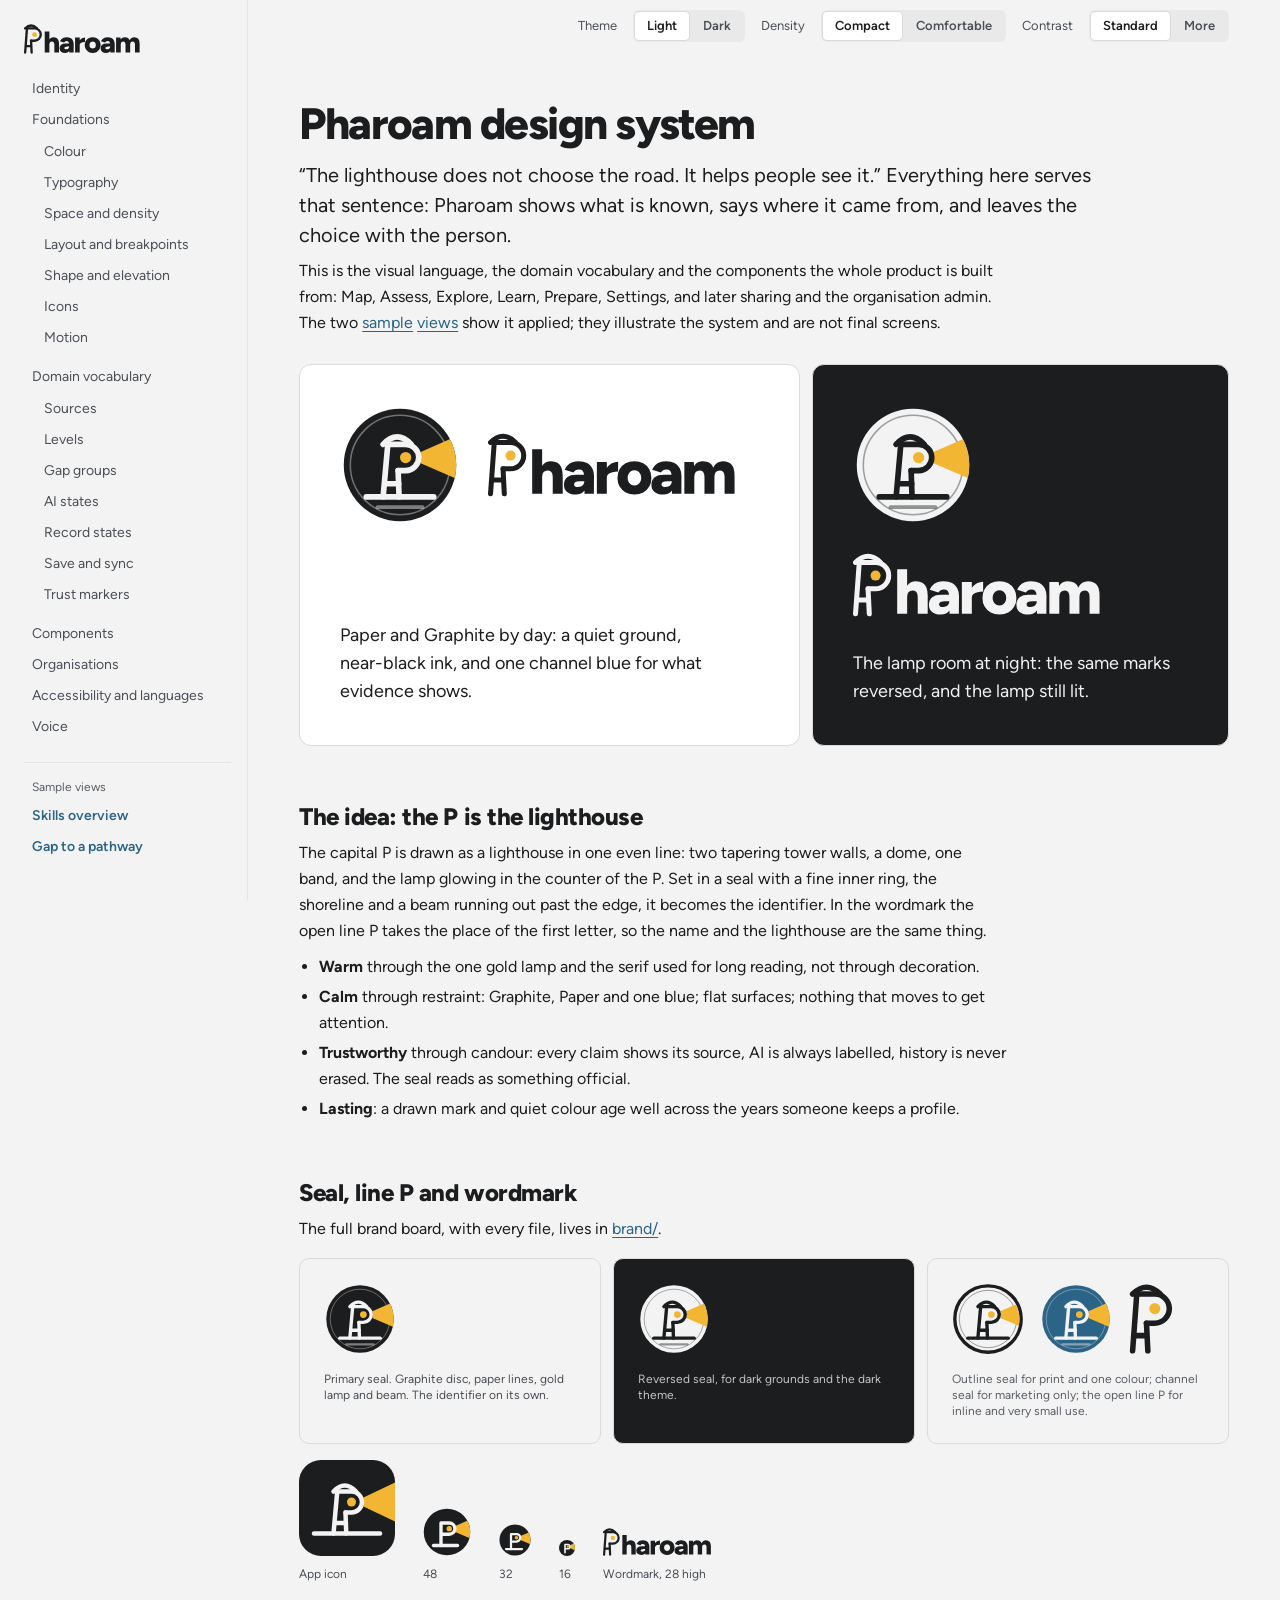
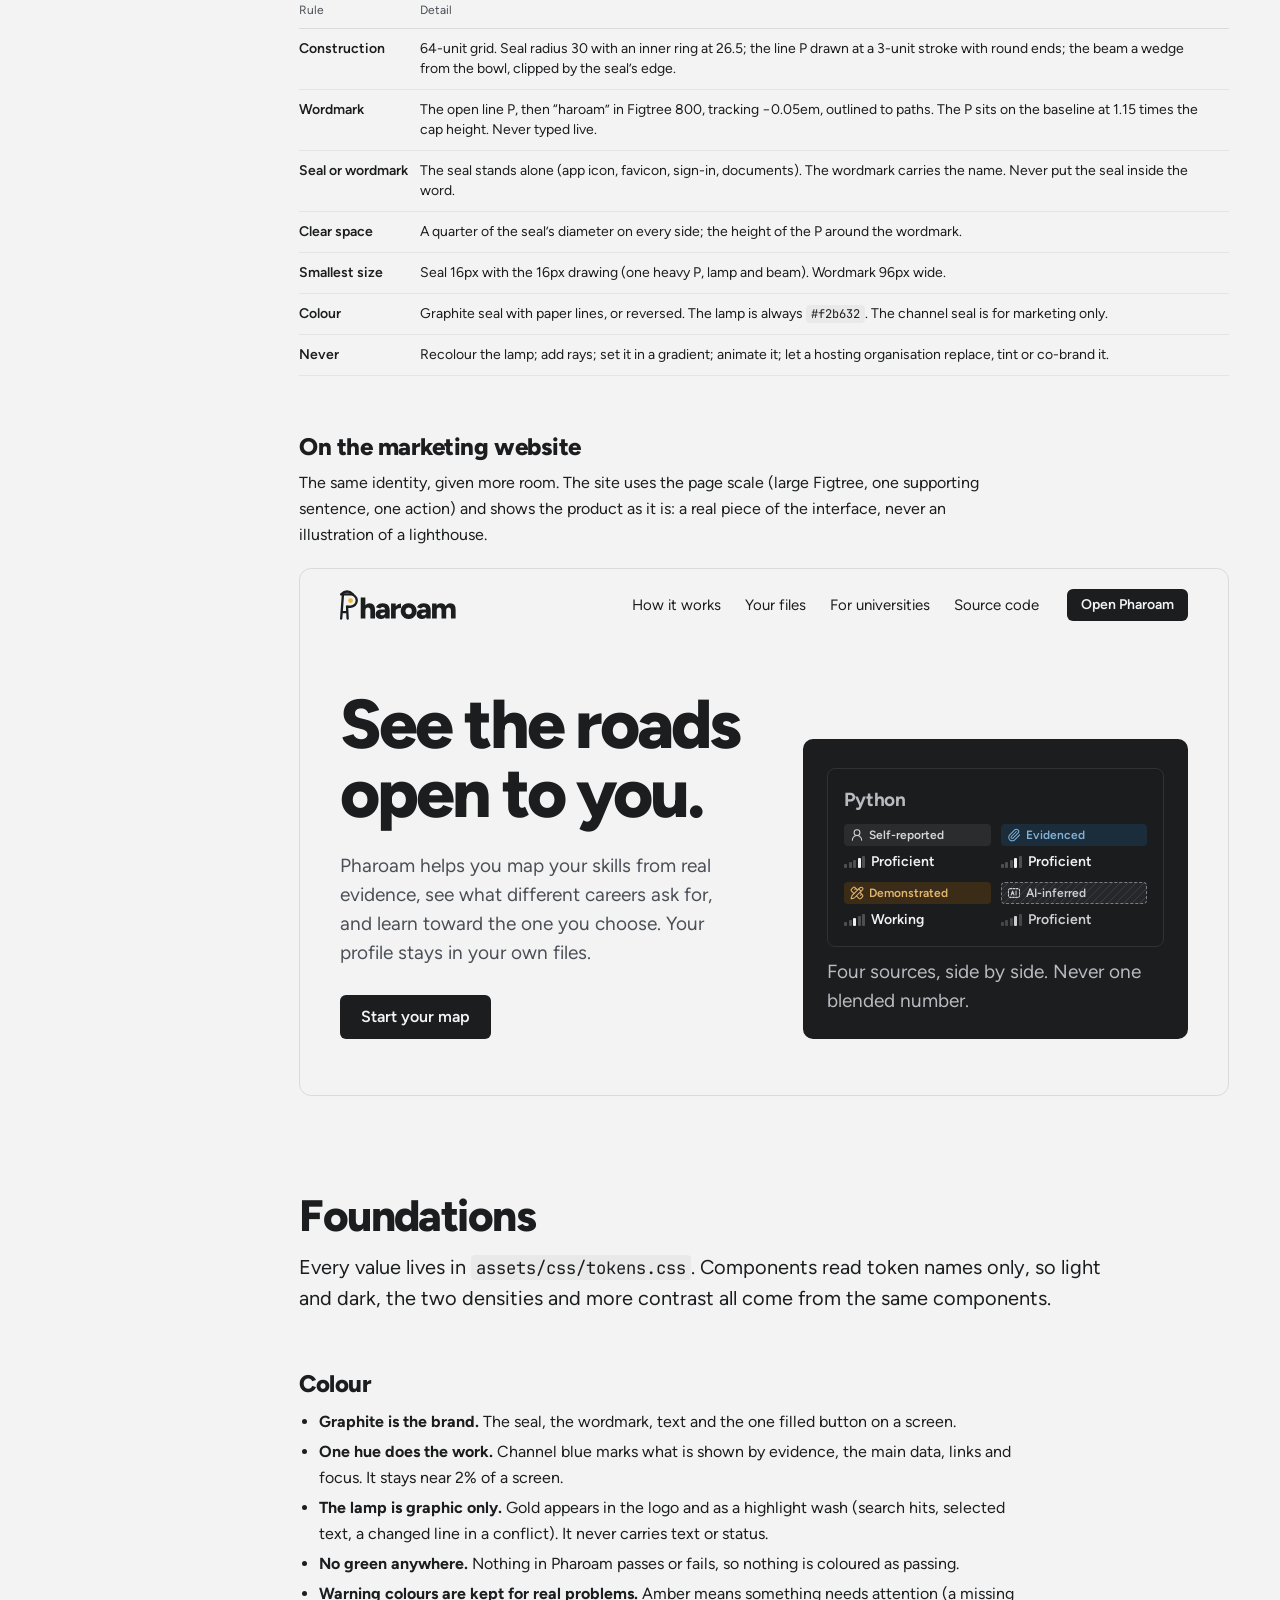
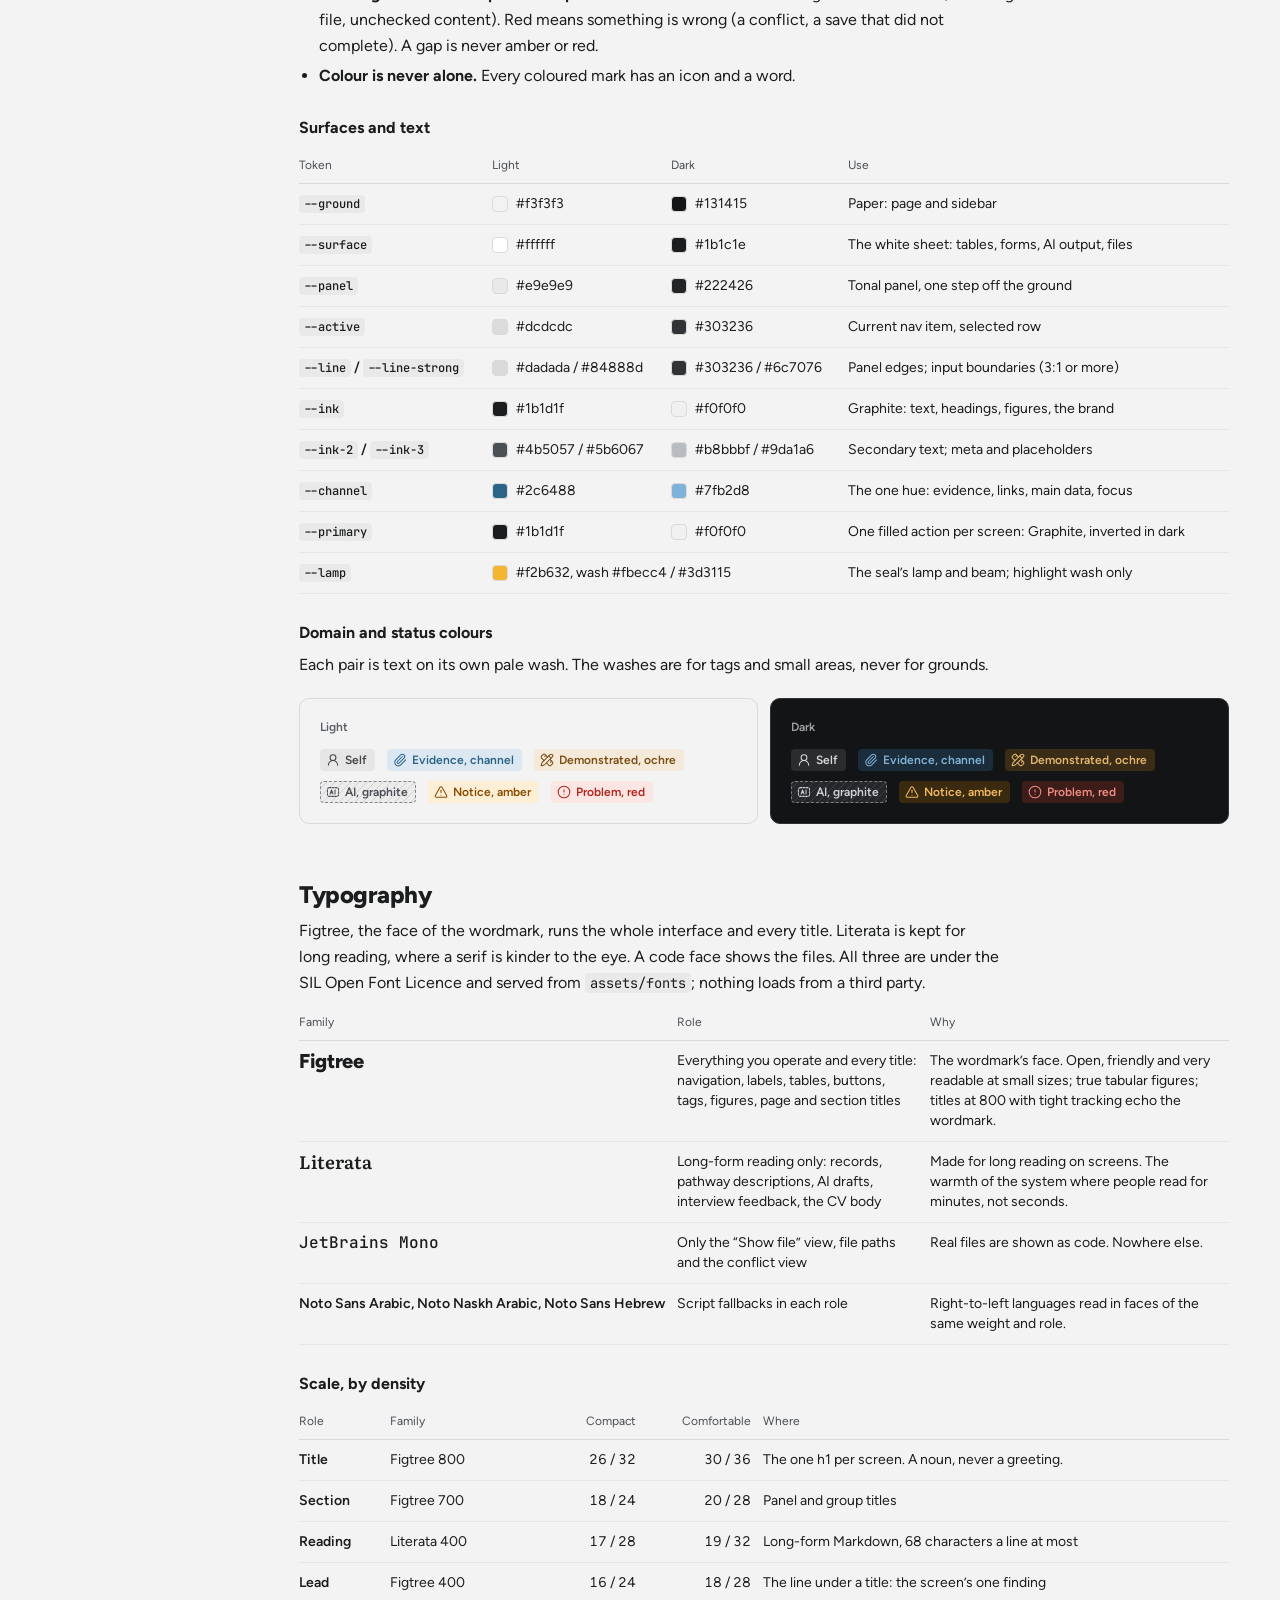
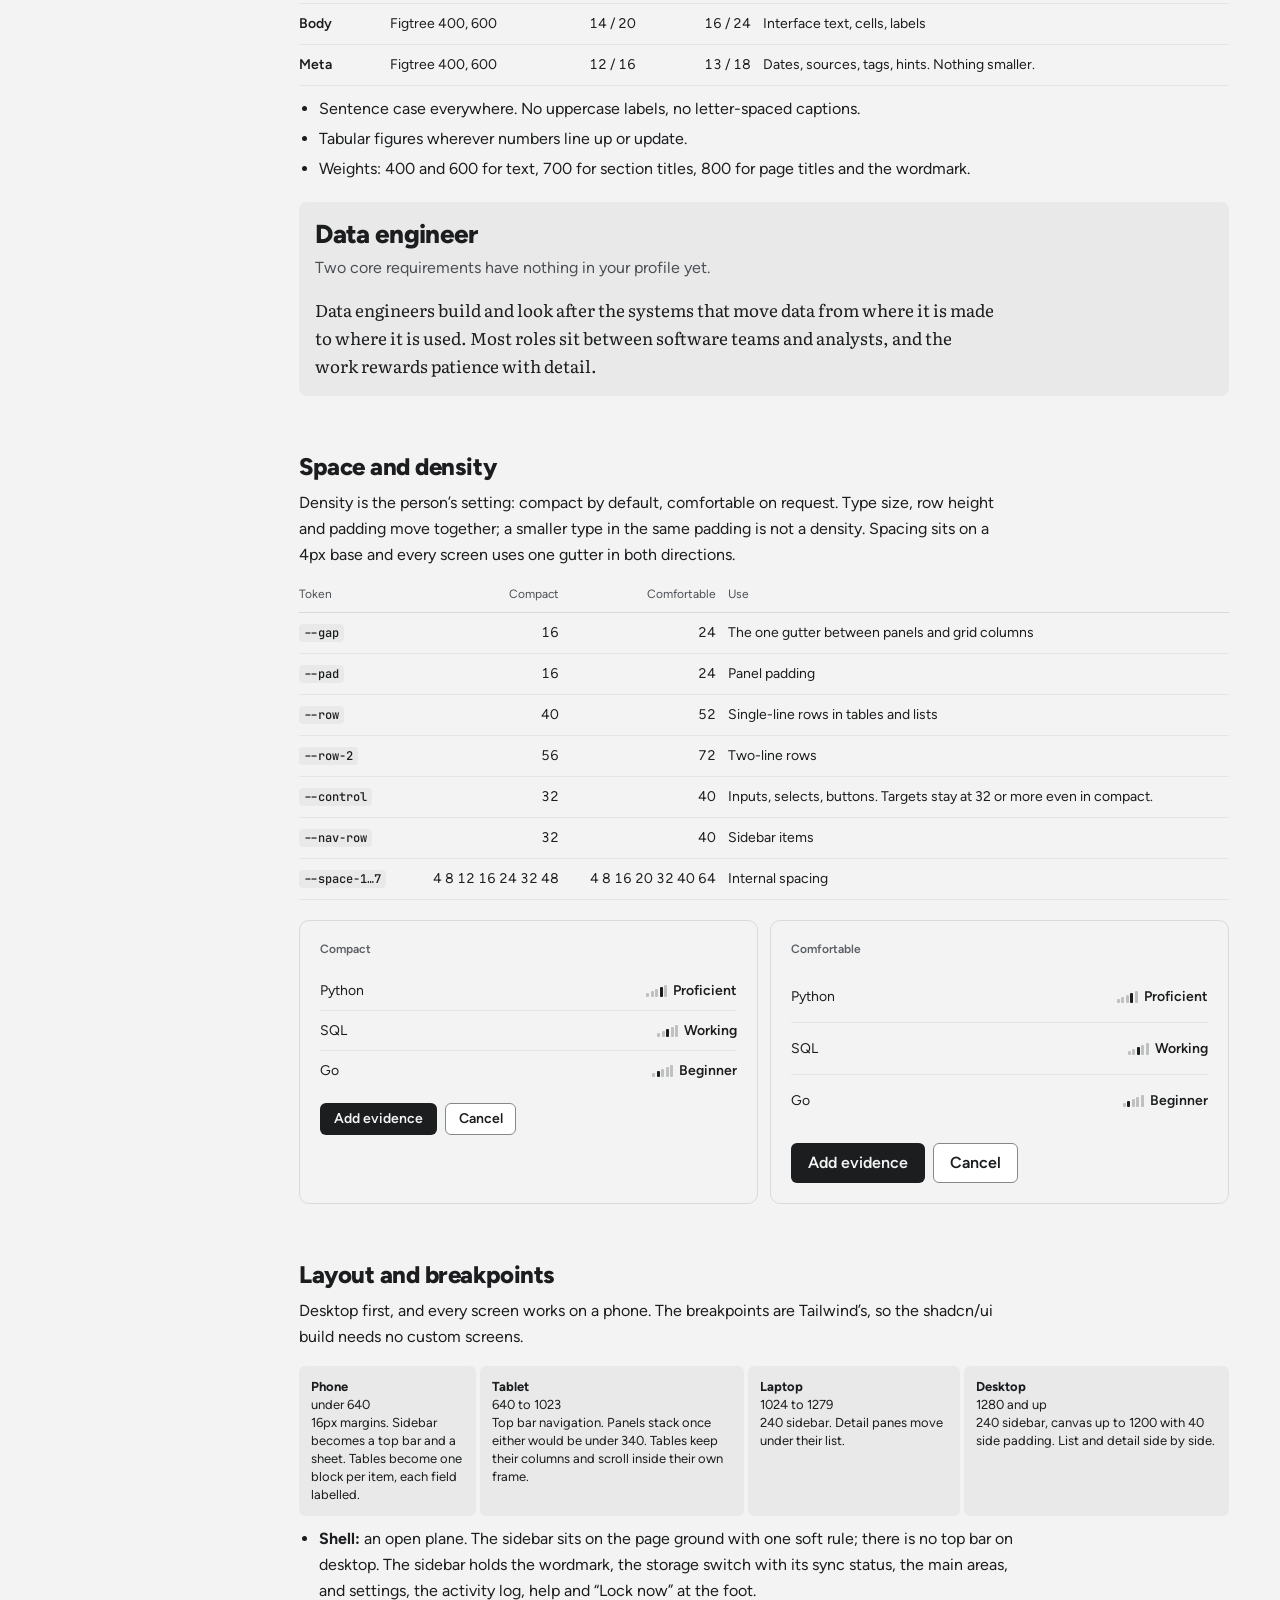
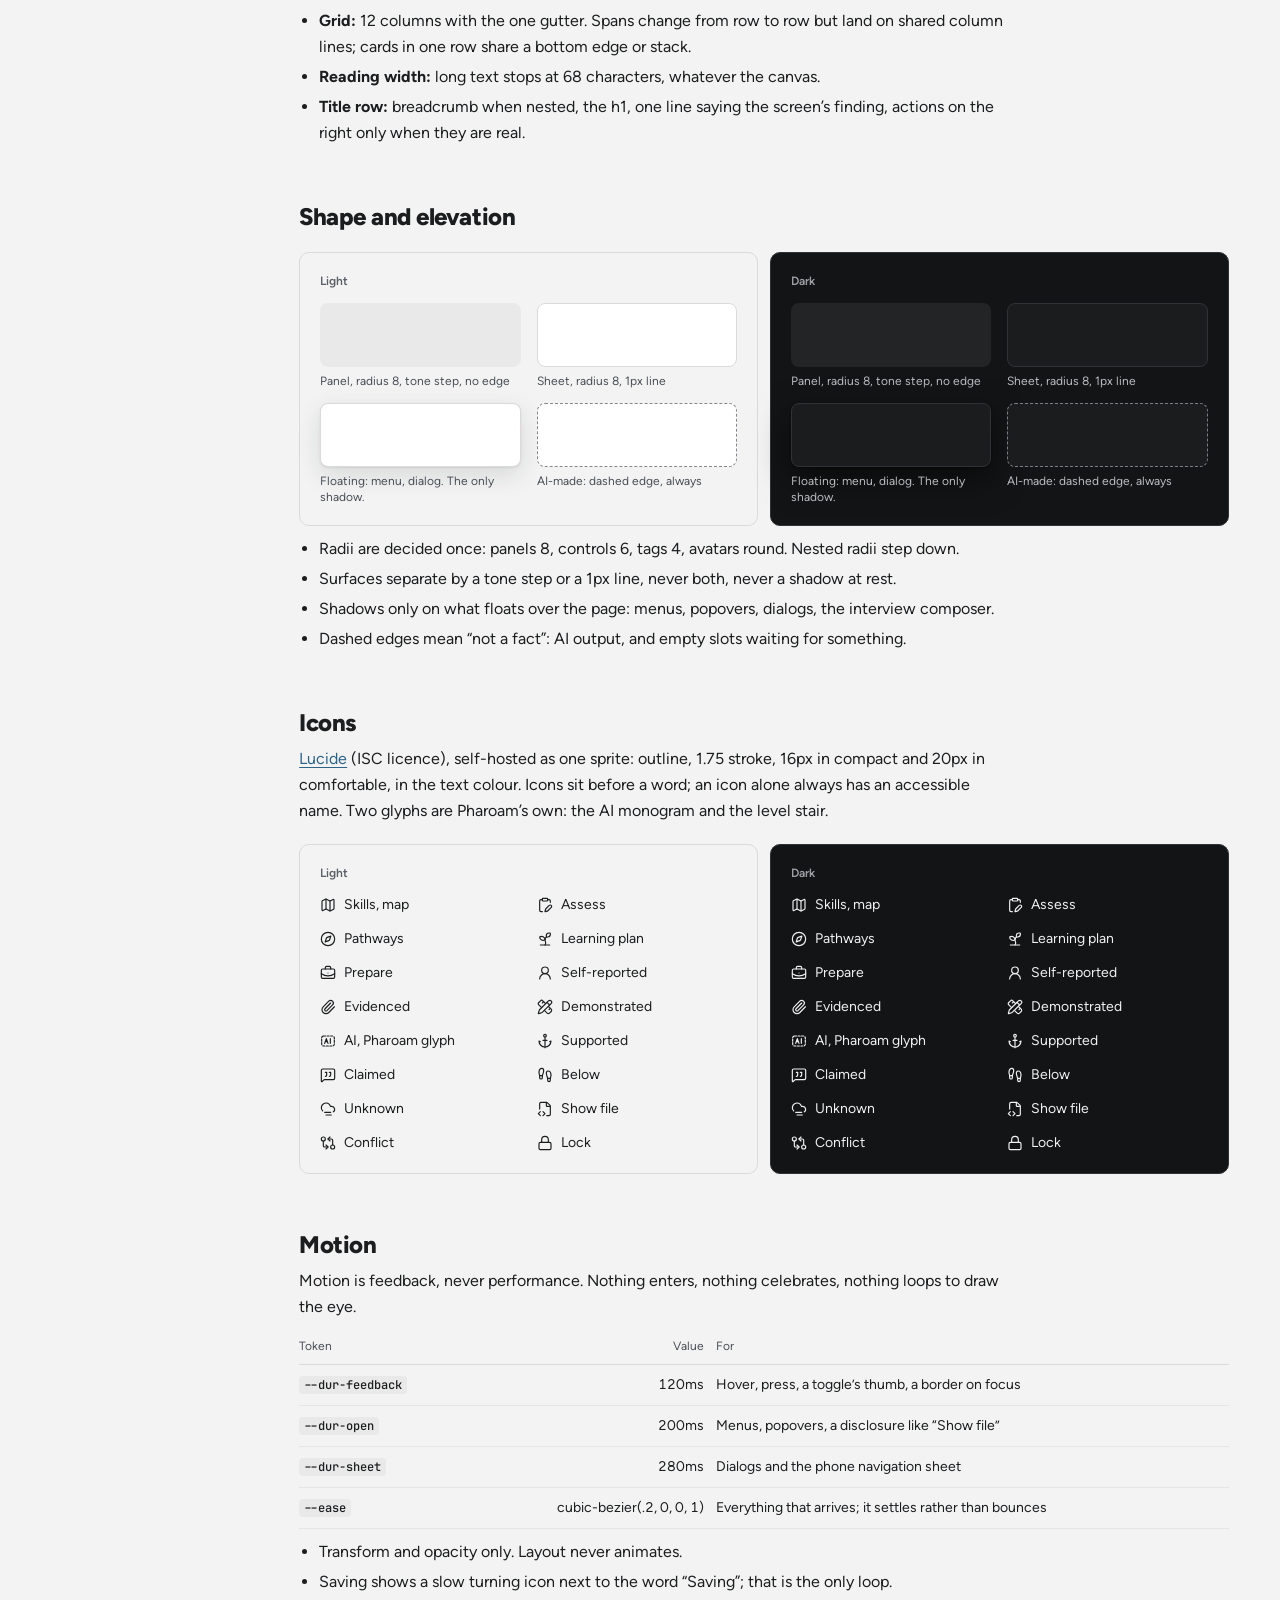
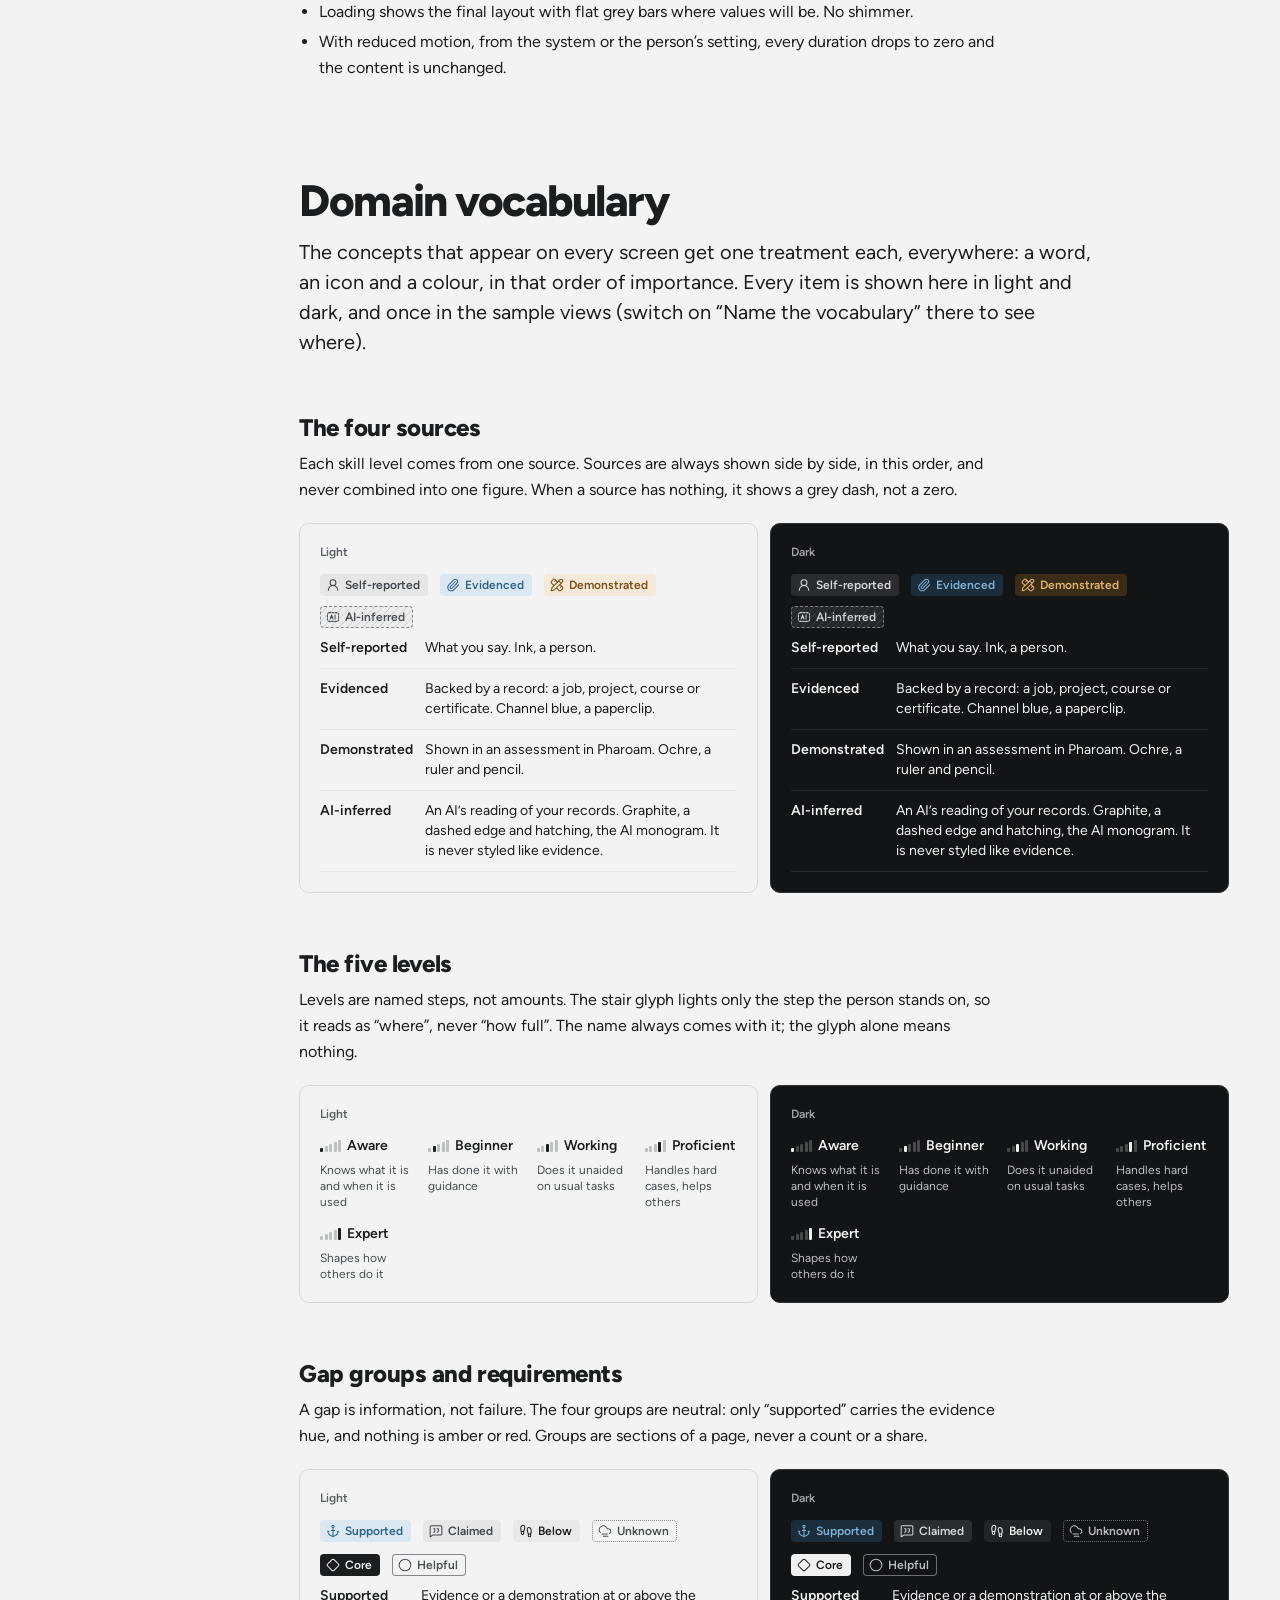
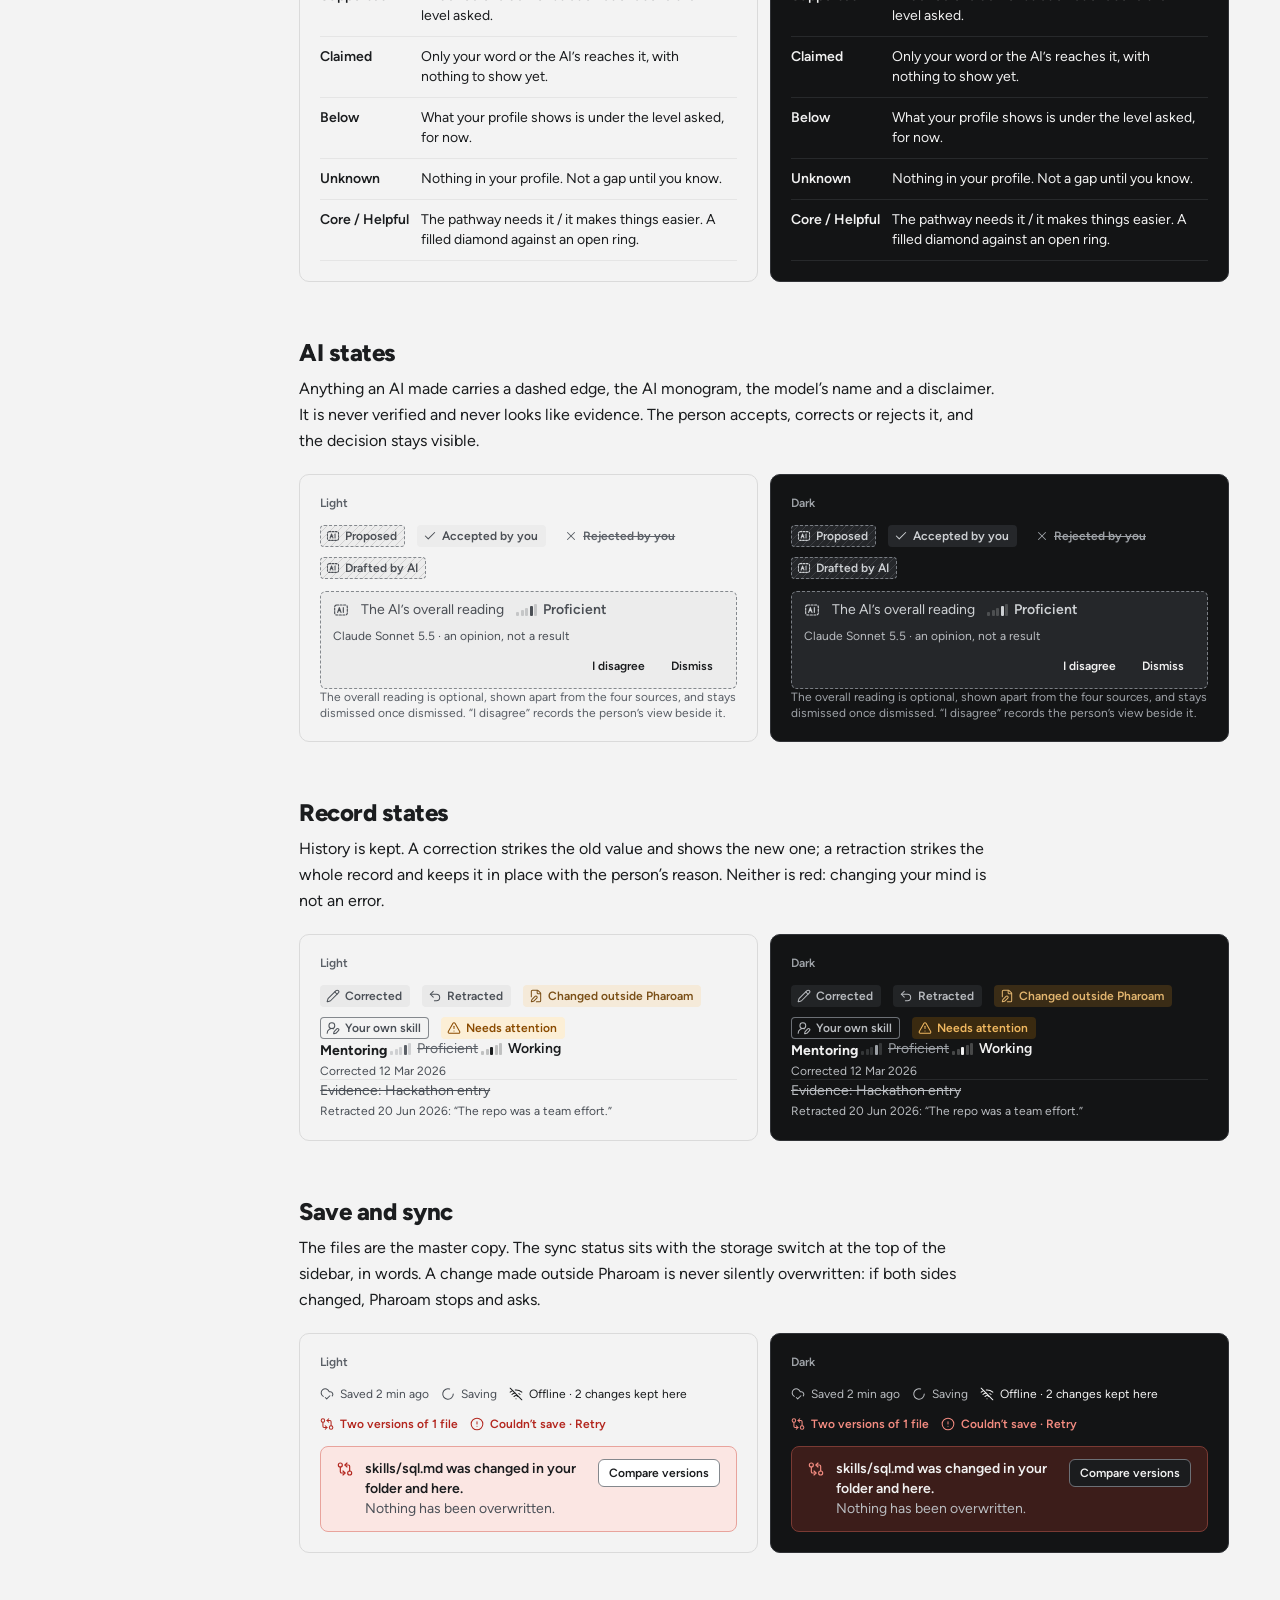
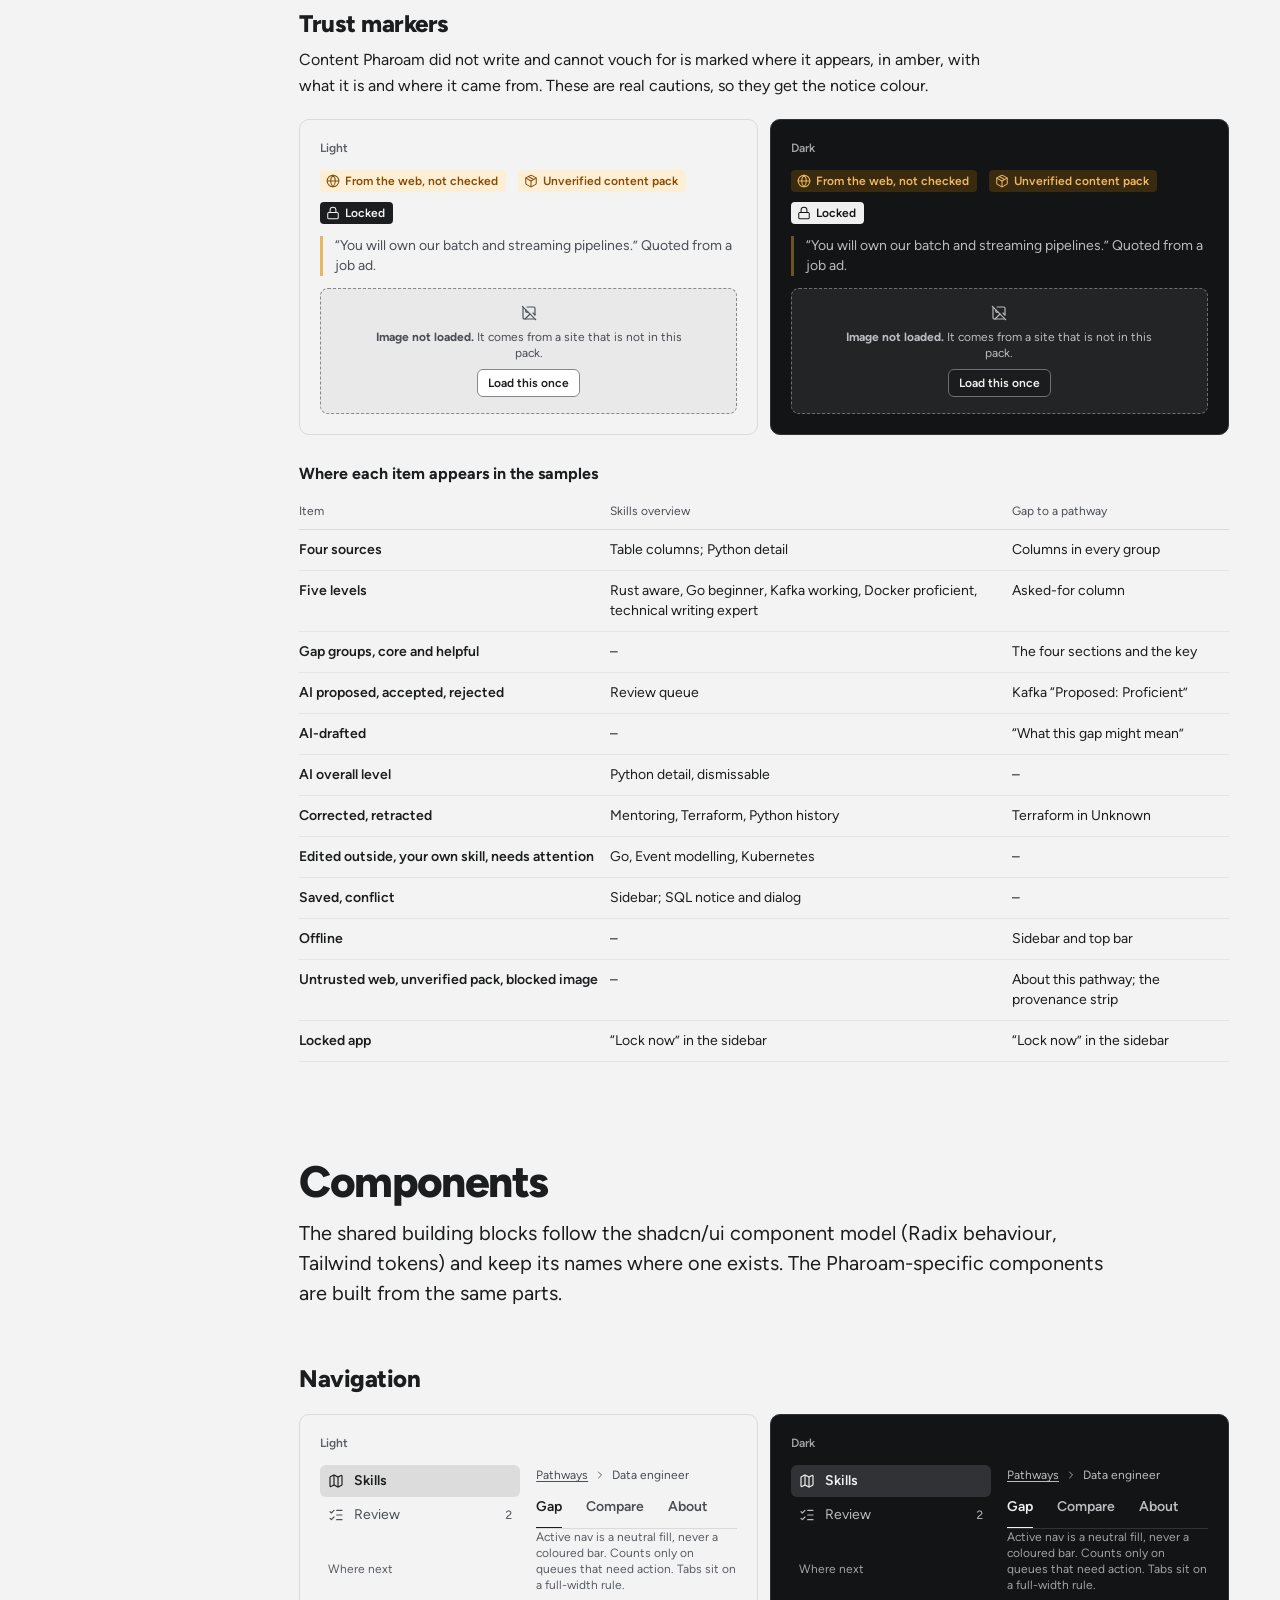
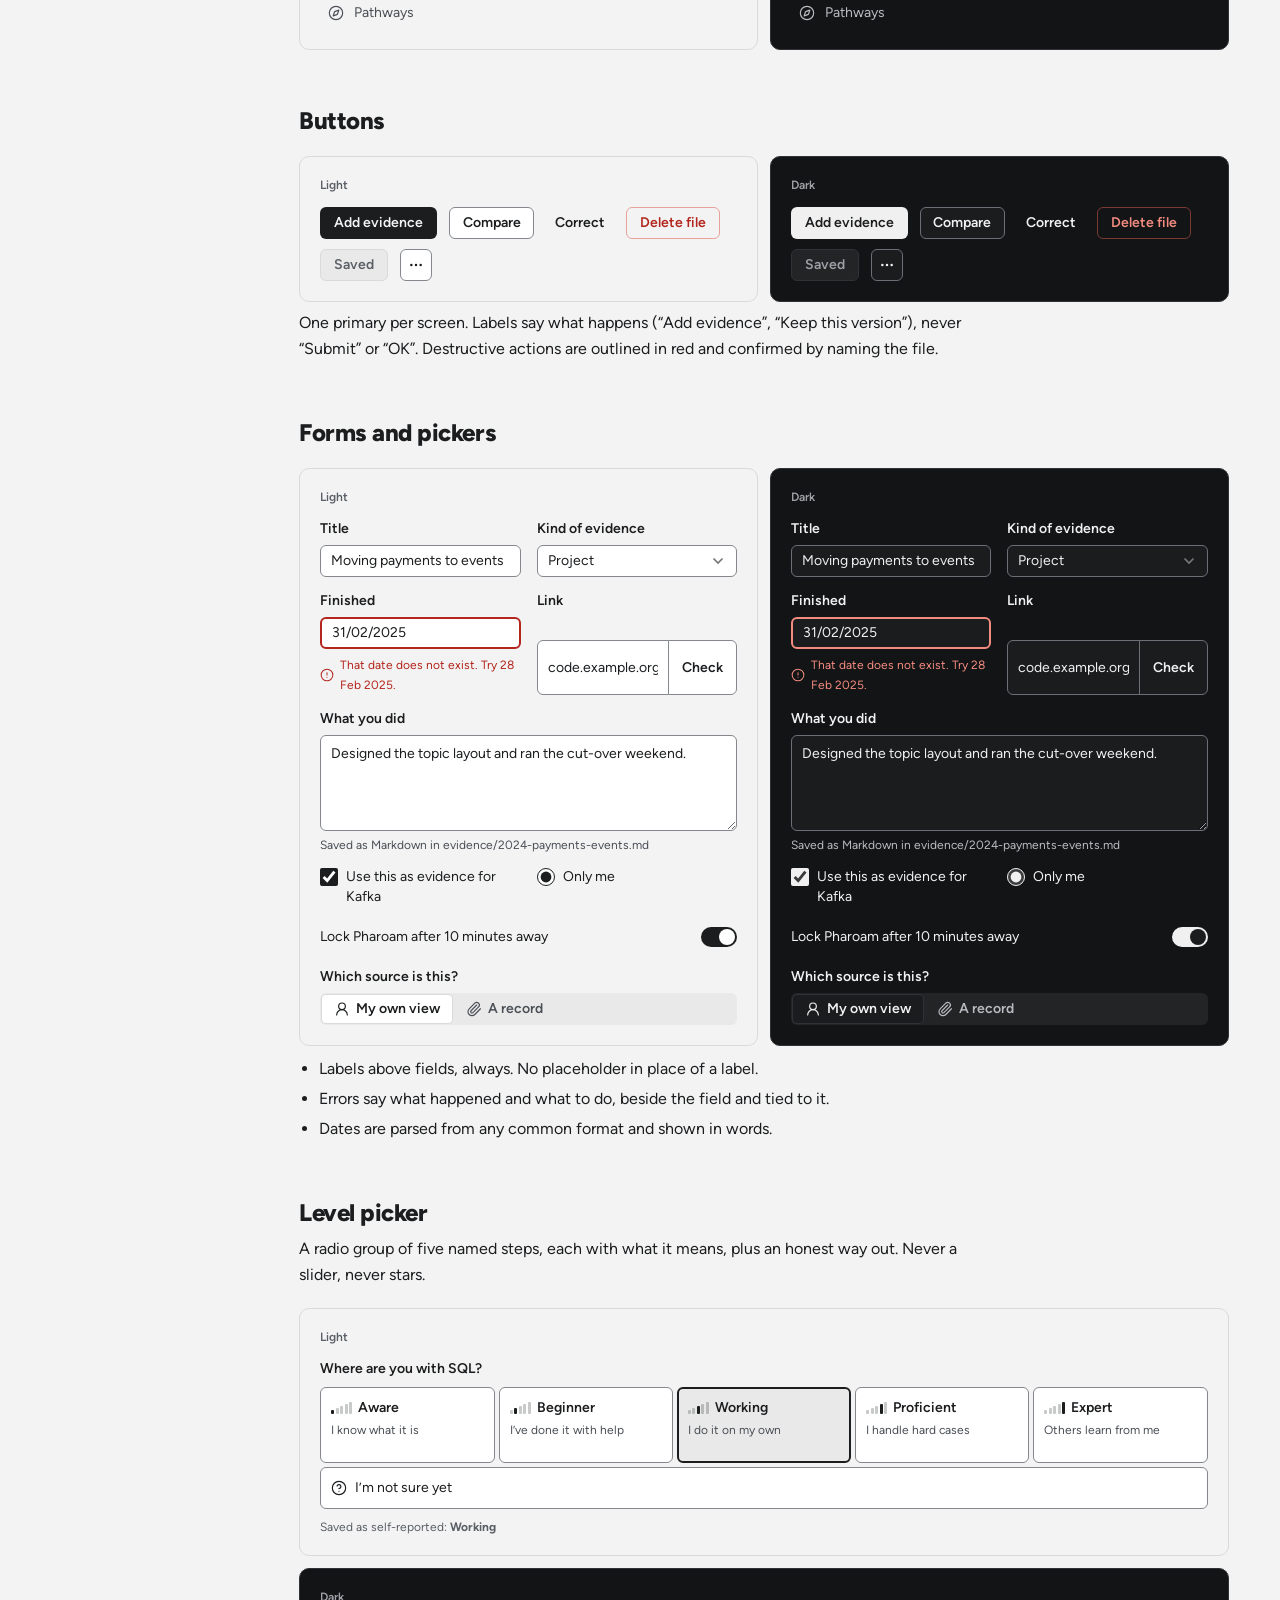
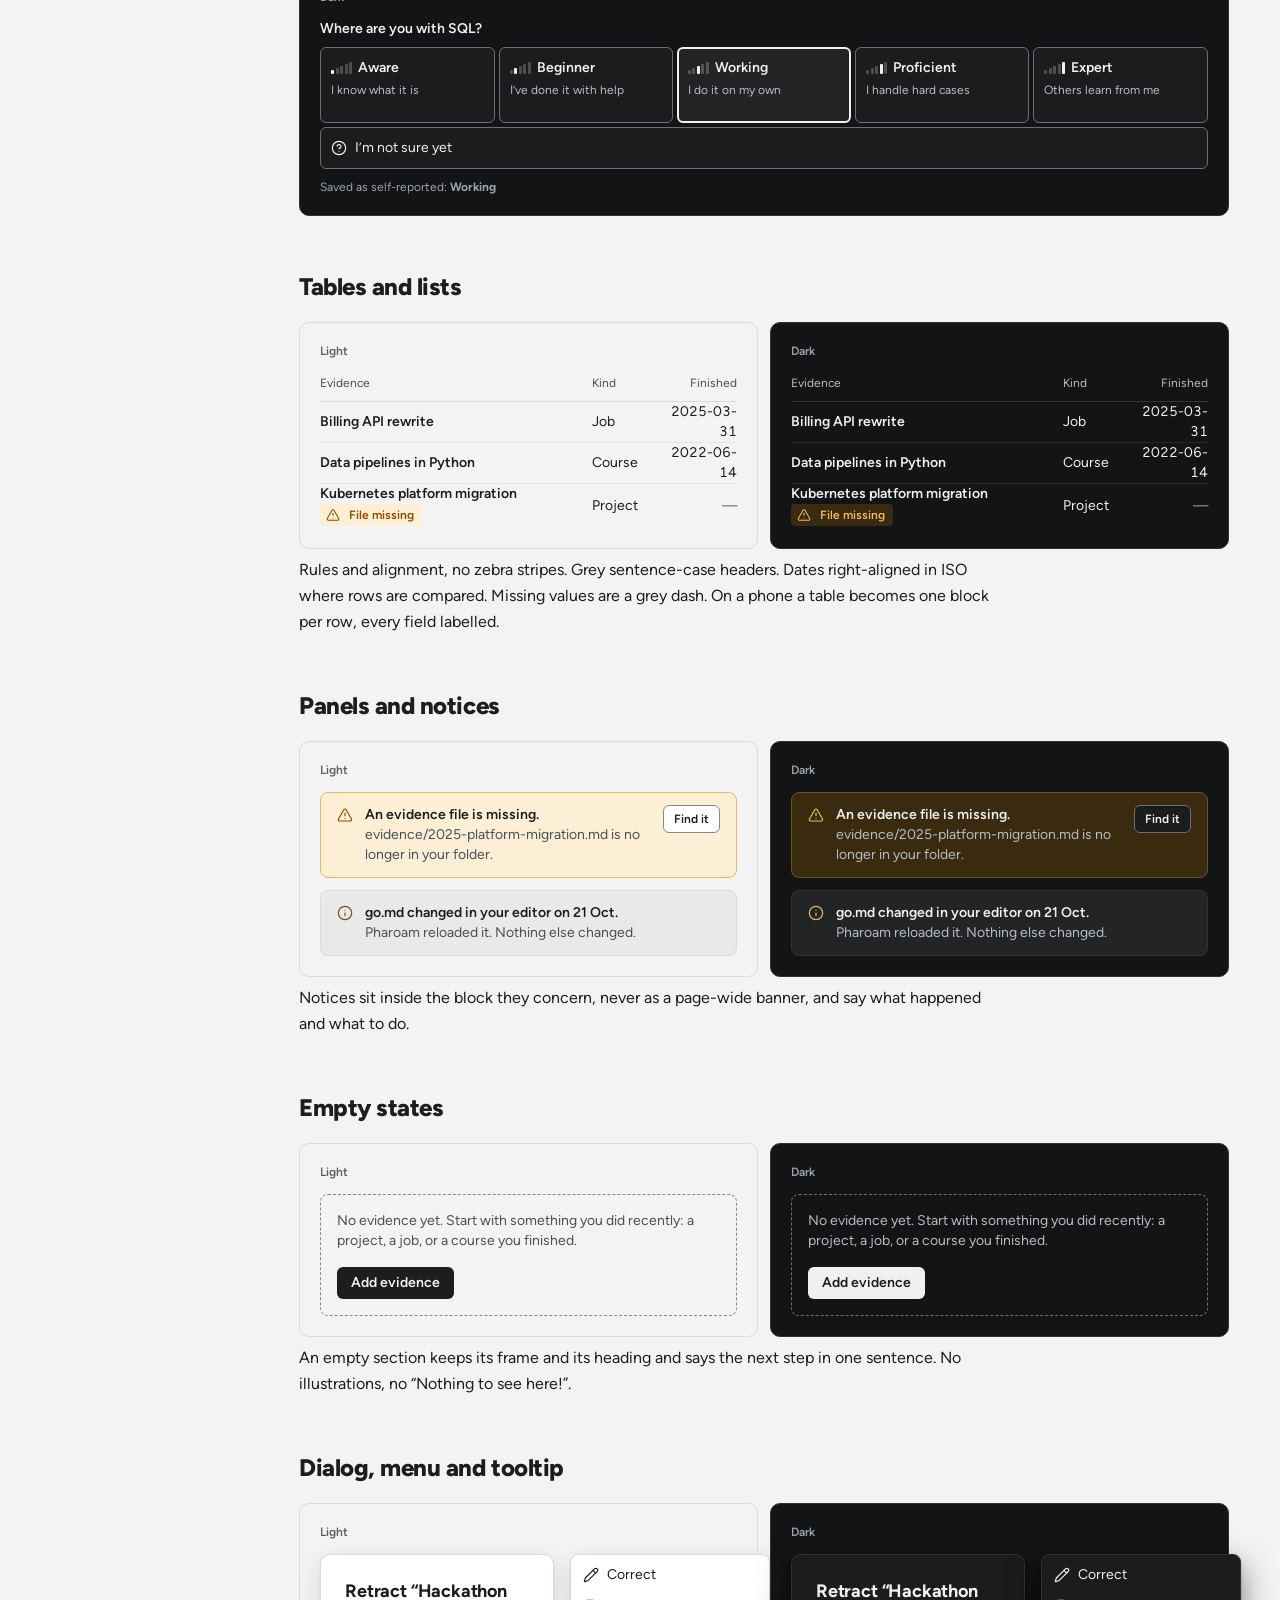
==== index.html @ a9761caf "Initial commit" ====
<!doctype html>
<html lang="en" data-density="compact">
<head>
<meta charset="utf-8">
<meta name="viewport" content="width=device-width, initial-scale=1">
<title>Pharoam design system</title>
<meta name="description" content="The visual language, domain vocabulary and components Pharoam is built from, in light and dark.">
<link rel="icon" href="brand/favicon.svg" type="image/svg+xml">
<link rel="stylesheet" href="assets/css/tokens.css">
<link rel="stylesheet" href="assets/css/pharoam.css">
<link rel="stylesheet" href="assets/css/doc.css">
</head>
<body>
<script src="assets/icons/lucide/sprite.js"></script>
<script src="assets/js/glyphs.js"></script>
<script src="brand/marks.js"></script>

<div class="doc">
  <nav class="doc-toc" aria-label="Contents">
    <a class="brand" href="#top" aria-label="Pharoam design system"><span data-wordmark></span></a>
    <ol>
      <li><a href="#identity">Identity</a></li>
      <li><a href="#foundations">Foundations</a>
        <ol>
          <li><a href="#colour">Colour</a></li>
          <li><a href="#type">Typography</a></li>
          <li><a href="#space">Space and density</a></li>
          <li><a href="#layout">Layout and breakpoints</a></li>
          <li><a href="#shape">Shape and elevation</a></li>
          <li><a href="#icons">Icons</a></li>
          <li><a href="#motion">Motion</a></li>
        </ol>
      </li>
      <li><a href="#vocabulary">Domain vocabulary</a>
        <ol>
          <li><a href="#v-sources">Sources</a></li>
          <li><a href="#v-levels">Levels</a></li>
          <li><a href="#v-gap">Gap groups</a></li>
          <li><a href="#v-ai">AI states</a></li>
          <li><a href="#v-records">Record states</a></li>
          <li><a href="#v-sync">Save and sync</a></li>
          <li><a href="#v-trust">Trust markers</a></li>
        </ol>
      </li>
      <li><a href="#components">Components</a></li>
      <li><a href="#hosting">Organisations</a></li>
      <li><a href="#a11y">Accessibility and languages</a></li>
      <li><a href="#voice">Voice</a></li>
    </ol>
    <div class="toc-samples">
      <p class="t-meta" style="margin:0 0 6px;padding-inline-start:8px">Sample views</p>
      <ol>
        <li><a href="samples/skills.html">Skills overview</a></li>
        <li><a href="samples/gap.html">Gap to a pathway</a></li>
      </ol>
    </div>
  </nav>

  <main class="doc-main" id="top">
    <div class="doc-switches" role="region" aria-label="Page settings">
      <span class="sw-name">Theme</span>
      <span class="seg" role="group" aria-label="Theme"><button data-set="theme=light">Light</button><button data-set="theme=dark">Dark</button></span>
      <span class="sw-name">Density</span>
      <span class="seg" role="group" aria-label="Density"><button data-set="density=compact">Compact</button><button data-set="density=comfortable">Comfortable</button></span>
      <span class="sw-name">Contrast</span>
      <span class="seg" role="group" aria-label="Contrast"><button data-set="contrast=normal">Standard</button><button data-set="contrast=more">More</button></span>
    </div>

    <!-- ================================================================ -->
    <section id="identity" aria-labelledby="h-identity" style="padding-block-start:48px">
      <h1 class="d-h2" id="h-identity">Pharoam design system</h1>
      <p class="d-lead">“The lighthouse does not choose the road. It helps people see it.” Everything here serves that sentence: Pharoam shows what is known, says where it came from, and leaves the choice with the person.</p>
      <p class="d-text">This is the visual language, the domain vocabulary and the components the whole product is built from: Map, Assess, Explore, Learn, Prepare, Settings, and later sharing and the organisation admin. The two <a href="samples/skills.html">sample</a> <a href="samples/gap.html">views</a> show it applied; they illustrate the system and are not final screens.</p>

      <div class="id-hero">
        <div class="tile tile-day">
          <div class="id-lockup"><img src="brand/seal.svg" alt="The Pharoam seal" width="120" height="120"><img class="id-word" src="brand/wordmark.svg" alt="Pharoam"></div>
          <p>Paper and Graphite by day: a quiet ground, near-black ink, and one channel blue for what evidence shows.</p>
        </div>
        <div class="tile tile-night">
          <div class="id-lockup"><img src="brand/seal-reversed.svg" alt="The Pharoam seal, reversed" width="120" height="120"><img class="id-word" src="brand/wordmark-reversed.svg" alt="Pharoam"></div>
          <p>The lamp room at night: the same marks reversed, and the lamp still lit.</p>
        </div>
      </div>

      <h3 class="d-h3">The idea: the P is the lighthouse</h3>
      <p class="d-text">The capital P is drawn as a lighthouse in one even line: two tapering tower walls, a dome, one band, and the lamp glowing in the counter of the P. Set in a seal with a fine inner ring, the shoreline and a beam running out past the edge, it becomes the identifier. In the wordmark the open line P takes the place of the first letter, so the name and the lighthouse are the same thing.</p>
      <ul class="d-list">
        <li><strong>Warm</strong> through the one gold lamp and the serif used for long reading, not through decoration.</li>
        <li><strong>Calm</strong> through restraint: Graphite, Paper and one blue; flat surfaces; nothing that moves to get attention.</li>
        <li><strong>Trustworthy</strong> through candour: every claim shows its source, AI is always labelled, history is never erased. The seal reads as something official.</li>
        <li><strong>Lasting</strong>: a drawn mark and quiet colour age well across the years someone keeps a profile.</li>
      </ul>

      <h3 class="d-h3">Seal, line P and wordmark</h3>
      <p class="d-text">The full brand board, with every file, lives in <a href="brand/index.html">brand/</a>.</p>
      <div class="symbol-grid">
        <div style="background:#f3f3f3;color:#1b1d1f">
          <img src="brand/seal.svg" alt="Primary seal" width="72" height="72">
          <span class="t-meta" style="color:#4b5057">Primary seal. Graphite disc, paper lines, gold lamp and beam. The identifier on its own.</span>
        </div>
        <div style="background:#1b1d1f;color:#f0f0f0">
          <img src="brand/seal-reversed.svg" alt="Reversed seal" width="72" height="72">
          <span class="t-meta" style="color:#c0c2c4">Reversed seal, for dark grounds and the dark theme.</span>
        </div>
        <div>
          <div class="cluster" style="gap:16px"><img src="brand/seal-outline.svg" alt="Outline seal" width="72" height="72"><img src="brand/seal-channel.svg" alt="Channel seal" width="72" height="72"><img src="brand/line-p.svg" alt="Open line P" width="48" height="72"></div>
          <span class="t-meta">Outline seal for print and one colour; channel seal for marketing only; the open line P for inline and very small use.</span>
        </div>
      </div>
      <div class="logo-sizes" aria-label="Icon sizes">
        <figure><img src="brand/app-icon.svg" width="96" height="96" alt="App icon" style="border-radius:22px"><figcaption>App icon</figcaption></figure>
        <figure><img src="brand/favicon.svg" width="48" height="48" alt="48 pixel icon"><figcaption>48</figcaption></figure>
        <figure><img src="brand/favicon.svg" width="32" height="32" alt="32 pixel favicon"><figcaption>32</figcaption></figure>
        <figure><img src="brand/favicon-16.svg" width="16" height="16" alt="16 pixel favicon"><figcaption>16</figcaption></figure>
        <figure><span data-wordmark class="wm-28" style="color:var(--ink)"></span><figcaption>Wordmark, 28 high</figcaption></figure>
      </div>
      <table class="d-table">
        <thead><tr><th>Rule</th><th>Detail</th></tr></thead>
        <tbody>
          <tr><td>Construction</td><td>64-unit grid. Seal radius 30 with an inner ring at 26.5; the line P drawn at a 3-unit stroke with round ends; the beam a wedge from the bowl, clipped by the seal’s edge.</td></tr>
          <tr><td>Wordmark</td><td>The open line P, then “haroam” in Figtree 800, tracking −0.05em, outlined to paths. The P sits on the baseline at 1.15 times the cap height. Never typed live.</td></tr>
          <tr><td>Seal or wordmark</td><td>The seal stands alone (app icon, favicon, sign-in, documents). The wordmark carries the name. Never put the seal inside the word.</td></tr>
          <tr><td>Clear space</td><td>A quarter of the seal’s diameter on every side; the height of the P around the wordmark.</td></tr>
          <tr><td>Smallest size</td><td>Seal 16px with the 16px drawing (one heavy P, lamp and beam). Wordmark 96px wide.</td></tr>
          <tr><td>Colour</td><td>Graphite seal with paper lines, or reversed. The lamp is always <code>#f2b632</code>. The channel seal is for marketing only.</td></tr>
          <tr><td>Never</td><td>Recolour the lamp; add rays; set it in a gradient; animate it; let a hosting organisation replace, tint or co-brand it.</td></tr>
        </tbody>
      </table>

      <h3 class="d-h3">On the marketing website</h3>
      <p class="d-text">The same identity, given more room. The site uses the page scale (large Figtree, one supporting sentence, one action) and shows the product as it is: a real piece of the interface, never an illustration of a lighthouse.</p>
      <div class="mkt">
        <div class="mkt-nav">
          <span data-wordmark></span>
          <nav aria-label="Marketing site"><a href="#">How it works</a><a href="#">Your files</a><a href="#">For universities</a><a href="#">Source code</a></nav>
          <a class="btn btn-primary" href="#">Open Pharoam</a>
        </div>
        <div class="mkt-hero">
          <div>
            <h3>See the roads open to you.</h3>
            <p>Pharoam helps you map your skills from real evidence, see what different careers ask for, and learn toward the one you choose. Your profile stays in your own files.</p>
            <a class="btn btn-primary" href="#" style="min-height:44px;padding-inline:20px;font-size:16px">Start your map</a>
          </div>
          <div class="mkt-beam" data-theme="dark" data-ui style="padding:24px;display:grid;align-content:end;gap:10px">
            <div class="sheet" style="padding:16px">
              <p class="t-section" style="margin:0 0 10px">Python</p>
              <div style="display:grid;grid-template-columns:1fr 1fr;gap:10px">
                <div class="spec-item"><span class="tag src-self"><svg class="ic"><use href="#i-user-round"/></svg>Self-reported</span><span class="lvl" data-level="3"><span class="stairs" aria-hidden="true"><i></i><i></i><i></i><i></i><i></i></span>Proficient</span></div>
                <div class="spec-item"><span class="tag src-evidence"><svg class="ic"><use href="#i-paperclip"/></svg>Evidenced</span><span class="lvl" data-level="3"><span class="stairs" aria-hidden="true"><i></i><i></i><i></i><i></i><i></i></span>Proficient</span></div>
                <div class="spec-item"><span class="tag src-demo"><svg class="ic"><use href="#i-pencil-ruler"/></svg>Demonstrated</span><span class="lvl" data-level="2"><span class="stairs" aria-hidden="true"><i></i><i></i><i></i><i></i><i></i></span>Working</span></div>
                <div class="spec-item"><span class="tag src-ai"><svg class="ic"><use href="#i-ai"/></svg>AI-inferred</span><span class="lvl" data-level="3" style="color:var(--src-ai)"><span class="stairs" aria-hidden="true"><i></i><i></i><i></i><i></i><i></i></span>Proficient</span></div>
              </div>
            </div>
            <p class="t-meta" style="margin:0;color:var(--ink-2)">Four sources, side by side. Never one blended number.</p>
          </div>
        </div>
      </div>
    </section>

    <!-- ================================================================ -->
    <section id="foundations" aria-labelledby="h-found">
      <h2 class="d-h2" id="h-found">Foundations</h2>
      <p class="d-lead">Every value lives in <code>assets/css/tokens.css</code>. Components read token names only, so light and dark, the two densities and more contrast all come from the same components.</p>

      <h3 class="d-h3" id="colour">Colour</h3>
      <ul class="d-list">
        <li><strong>Graphite is the brand.</strong> The seal, the wordmark, text and the one filled button on a screen.</li>
        <li><strong>One hue does the work.</strong> Channel blue marks what is shown by evidence, the main data, links and focus. It stays near 2% of a screen.</li>
        <li><strong>The lamp is graphic only.</strong> Gold appears in the logo and as a highlight wash (search hits, selected text, a changed line in a conflict). It never carries text or status.</li>
        <li><strong>No green anywhere.</strong> Nothing in Pharoam passes or fails, so nothing is coloured as passing.</li>
        <li><strong>Warning colours are kept for real problems.</strong> Amber means something needs attention (a missing file, unchecked content). Red means something is wrong (a conflict, a save that did not complete). A gap is never amber or red.</li>
        <li><strong>Colour is never alone.</strong> Every coloured mark has an icon and a word.</li>
      </ul>

      <h4 class="d-h4">Surfaces and text</h4>
      <table class="d-table">
        <thead><tr><th>Token</th><th>Light</th><th>Dark</th><th>Use</th></tr></thead>
        <tbody>
          <tr><td><code>--ground</code></td><td><span class="cluster"><span class="chip-i" style="background:#f3f3f3"></span>#f3f3f3</span></td><td><span class="cluster"><span class="chip-i" style="background:#131415"></span>#131415</span></td><td>Paper: page and sidebar</td></tr>
          <tr><td><code>--surface</code></td><td><span class="cluster"><span class="chip-i" style="background:#ffffff"></span>#ffffff</span></td><td><span class="cluster"><span class="chip-i" style="background:#1b1c1e"></span>#1b1c1e</span></td><td>The white sheet: tables, forms, AI output, files</td></tr>
          <tr><td><code>--panel</code></td><td><span class="cluster"><span class="chip-i" style="background:#e9e9e9"></span>#e9e9e9</span></td><td><span class="cluster"><span class="chip-i" style="background:#222426"></span>#222426</span></td><td>Tonal panel, one step off the ground</td></tr>
          <tr><td><code>--active</code></td><td><span class="cluster"><span class="chip-i" style="background:#dcdcdc"></span>#dcdcdc</span></td><td><span class="cluster"><span class="chip-i" style="background:#303236"></span>#303236</span></td><td>Current nav item, selected row</td></tr>
          <tr><td><code>--line</code> / <code>--line-strong</code></td><td><span class="cluster"><span class="chip-i" style="background:#dadada"></span>#dadada / #84888d</span></td><td><span class="cluster"><span class="chip-i" style="background:#303236"></span>#303236 / #6c7076</span></td><td>Panel edges; input boundaries (3:1 or more)</td></tr>
          <tr><td><code>--ink</code></td><td><span class="cluster"><span class="chip-i" style="background:#1b1d1f"></span>#1b1d1f</span></td><td><span class="cluster"><span class="chip-i" style="background:#f0f0f0"></span>#f0f0f0</span></td><td>Graphite: text, headings, figures, the brand</td></tr>
          <tr><td><code>--ink-2</code> / <code>--ink-3</code></td><td><span class="cluster"><span class="chip-i" style="background:#4b5057"></span>#4b5057 / #5b6067</span></td><td><span class="cluster"><span class="chip-i" style="background:#b8bbbf"></span>#b8bbbf / #9da1a6</span></td><td>Secondary text; meta and placeholders</td></tr>
          <tr><td><code>--channel</code></td><td><span class="cluster"><span class="chip-i" style="background:#2c6488"></span>#2c6488</span></td><td><span class="cluster"><span class="chip-i" style="background:#7fb2d8"></span>#7fb2d8</span></td><td>The one hue: evidence, links, main data, focus</td></tr>
          <tr><td><code>--primary</code></td><td><span class="cluster"><span class="chip-i" style="background:#1b1d1f"></span>#1b1d1f</span></td><td><span class="cluster"><span class="chip-i" style="background:#f0f0f0"></span>#f0f0f0</span></td><td>One filled action per screen: Graphite, inverted in dark</td></tr>
          <tr><td><code>--lamp</code></td><td colspan="2"><span class="cluster"><span class="chip-i" style="background:#f2b632"></span>#f2b632, wash #fbecc4 / #3d3115</span></td><td>The seal’s lamp and beam; highlight wash only</td></tr>
        </tbody>
      </table>

      <h4 class="d-h4">Domain and status colours</h4>
      <p class="d-text">Each pair is text on its own pale wash. The washes are for tags and small areas, never for grounds.</p>
      <div data-pair>
        <div class="spec-row">
          <span class="tag src-self"><svg class="ic"><use href="#i-user-round"/></svg>Self</span>
          <span class="tag src-evidence"><svg class="ic"><use href="#i-paperclip"/></svg>Evidence, channel</span>
          <span class="tag src-demo"><svg class="ic"><use href="#i-pencil-ruler"/></svg>Demonstrated, ochre</span>
          <span class="tag src-ai"><svg class="ic"><use href="#i-ai"/></svg>AI, graphite</span>
          <span class="tag rec-attention"><svg class="ic"><use href="#i-triangle-alert"/></svg>Notice, amber</span>
          <span class="tag" style="background:var(--problem-wash);color:var(--problem)"><svg class="ic"><use href="#i-circle-alert"/></svg>Problem, red</span>
        </div>
      </div>

      <h3 class="d-h3" id="type">Typography</h3>
      <p class="d-text">Figtree, the face of the wordmark, runs the whole interface and every title. Literata is kept for long reading, where a serif is kinder to the eye. A code face shows the files. All three are under the SIL Open Font Licence and served from <code>assets/fonts</code>; nothing loads from a third party.</p>
      <table class="d-table">
        <thead><tr><th>Family</th><th>Role</th><th>Why</th></tr></thead>
        <tbody>
          <tr><td><span style="font-size:20px;font-weight:800;letter-spacing:-0.02em">Figtree</span></td><td>Everything you operate and every title: navigation, labels, tables, buttons, tags, figures, page and section titles</td><td>The wordmark’s face. Open, friendly and very readable at small sizes; true tabular figures; titles at 800 with tight tracking echo the wordmark.</td></tr>
          <tr><td><span style="font-family:var(--font-read);font-size:18px">Literata</span></td><td>Long-form reading only: records, pathway descriptions, AI drafts, interview feedback, the CV body</td><td>Made for long reading on screens. The warmth of the system where people read for minutes, not seconds.</td></tr>
          <tr><td><span style="font-family:var(--font-code);font-size:16px">JetBrains Mono</span></td><td>Only the “Show file” view, file paths and the conflict view</td><td>Real files are shown as code. Nowhere else.</td></tr>
          <tr><td>Noto Sans Arabic, Noto Naskh Arabic, Noto Sans Hebrew</td><td>Script fallbacks in each role</td><td>Right-to-left languages read in faces of the same weight and role.</td></tr>
        </tbody>
      </table>

      <h4 class="d-h4">Scale, by density</h4>
      <table class="d-table">
        <thead><tr><th>Role</th><th>Family</th><th class="num">Compact</th><th class="num">Comfortable</th><th>Where</th></tr></thead>
        <tbody>
          <tr><td>Title</td><td>Figtree 800</td><td class="num">26 / 32</td><td class="num">30 / 36</td><td>The one h1 per screen. A noun, never a greeting.</td></tr>
          <tr><td>Section</td><td>Figtree 700</td><td class="num">18 / 24</td><td class="num">20 / 28</td><td>Panel and group titles</td></tr>
          <tr><td>Reading</td><td>Literata 400</td><td class="num">17 / 28</td><td class="num">19 / 32</td><td>Long-form Markdown, 68 characters a line at most</td></tr>
          <tr><td>Lead</td><td>Figtree 400</td><td class="num">16 / 24</td><td class="num">18 / 28</td><td>The line under a title: the screen’s one finding</td></tr>
          <tr><td>Body</td><td>Figtree 400, 600</td><td class="num">14 / 20</td><td class="num">16 / 24</td><td>Interface text, cells, labels</td></tr>
          <tr><td>Meta</td><td>Figtree 400, 600</td><td class="num">12 / 16</td><td class="num">13 / 18</td><td>Dates, sources, tags, hints. Nothing smaller.</td></tr>
        </tbody>
      </table>
      <ul class="d-list">
        <li>Sentence case everywhere. No uppercase labels, no letter-spaced captions.</li>
        <li>Tabular figures wherever numbers line up or update.</li>
        <li>Weights: 400 and 600 for text, 700 for section titles, 800 for page titles and the wordmark.</li>
      </ul>
      <div class="specimen panel">
        <p class="t-title">Data engineer</p>
        <p class="t-lead" style="margin-block-start:6px">Two core requirements have nothing in your profile yet.</p>
        <div class="prose" style="margin-block-start:16px">
          <p>Data engineers build and look after the systems that move data from where it is made to where it is used. Most roles sit between software teams and analysts, and the work rewards patience with detail.</p>
        </div>
      </div>

      <h3 class="d-h3" id="space">Space and density</h3>
      <p class="d-text">Density is the person’s setting: compact by default, comfortable on request. Type size, row height and padding move together; a smaller type in the same padding is not a density. Spacing sits on a 4px base and every screen uses one gutter in both directions.</p>
      <table class="d-table">
        <thead><tr><th>Token</th><th class="num">Compact</th><th class="num">Comfortable</th><th>Use</th></tr></thead>
        <tbody>
          <tr><td><code>--gap</code></td><td class="num">16</td><td class="num">24</td><td>The one gutter between panels and grid columns</td></tr>
          <tr><td><code>--pad</code></td><td class="num">16</td><td class="num">24</td><td>Panel padding</td></tr>
          <tr><td><code>--row</code></td><td class="num">40</td><td class="num">52</td><td>Single-line rows in tables and lists</td></tr>
          <tr><td><code>--row-2</code></td><td class="num">56</td><td class="num">72</td><td>Two-line rows</td></tr>
          <tr><td><code>--control</code></td><td class="num">32</td><td class="num">40</td><td>Inputs, selects, buttons. Targets stay at 32 or more even in compact.</td></tr>
          <tr><td><code>--nav-row</code></td><td class="num">32</td><td class="num">40</td><td>Sidebar items</td></tr>
          <tr><td><code>--space-1…7</code></td><td class="num">4 8 12 16 24 32 48</td><td class="num">4 8 16 20 32 40 64</td><td>Internal spacing</td></tr>
        </tbody>
      </table>
      <div class="density-cmp">
        <div data-density="compact">
          <p class="pair-label">Compact</p>
          <ul class="list">
            <li><span class="li-main">Python</span><span class="lvl" data-level="3"><span class="stairs" aria-hidden="true"><i></i><i></i><i></i><i></i><i></i></span>Proficient</span></li>
            <li><span class="li-main">SQL</span><span class="lvl" data-level="2"><span class="stairs" aria-hidden="true"><i></i><i></i><i></i><i></i><i></i></span>Working</span></li>
            <li><span class="li-main">Go</span><span class="lvl" data-level="1"><span class="stairs" aria-hidden="true"><i></i><i></i><i></i><i></i><i></i></span>Beginner</span></li>
          </ul>
          <div class="cluster" style="margin-block-start:12px"><button class="btn btn-primary">Add evidence</button><button class="btn btn-secondary">Cancel</button></div>
        </div>
        <div data-density="comfortable">
          <p class="pair-label">Comfortable</p>
          <ul class="list">
            <li><span class="li-main">Python</span><span class="lvl" data-level="3"><span class="stairs" aria-hidden="true"><i></i><i></i><i></i><i></i><i></i></span>Proficient</span></li>
            <li><span class="li-main">SQL</span><span class="lvl" data-level="2"><span class="stairs" aria-hidden="true"><i></i><i></i><i></i><i></i><i></i></span>Working</span></li>
            <li><span class="li-main">Go</span><span class="lvl" data-level="1"><span class="stairs" aria-hidden="true"><i></i><i></i><i></i><i></i><i></i></span>Beginner</span></li>
          </ul>
          <div class="cluster" style="margin-block-start:16px"><button class="btn btn-primary">Add evidence</button><button class="btn btn-secondary">Cancel</button></div>
        </div>
      </div>

      <h3 class="d-h3" id="layout">Layout and breakpoints</h3>
      <p class="d-text">Desktop first, and every screen works on a phone. The breakpoints are Tailwind’s, so the shadcn/ui build needs no custom screens.</p>
      <div class="bp">
        <div><b>Phone</b>under 640<br>16px margins. Sidebar becomes a top bar and a sheet. Tables become one block per item, each field labelled.</div>
        <div><b>Tablet</b>640 to 1023<br>Top bar navigation. Panels stack once either would be under 340. Tables keep their columns and scroll inside their own frame.</div>
        <div><b>Laptop</b>1024 to 1279<br>240 sidebar. Detail panes move under their list.</div>
        <div><b>Desktop</b>1280 and up<br>240 sidebar, canvas up to 1200 with 40 side padding. List and detail side by side.</div>
      </div>
      <ul class="d-list">
        <li><strong>Shell:</strong> an open plane. The sidebar sits on the page ground with one soft rule; there is no top bar on desktop. The sidebar holds the wordmark, the storage switch with its sync status, the main areas, and settings, the activity log, help and “Lock now” at the foot.</li>
        <li><strong>Grid:</strong> 12 columns with the one gutter. Spans change from row to row but land on shared column lines; cards in one row share a bottom edge or stack.</li>
        <li><strong>Reading width:</strong> long text stops at 68 characters, whatever the canvas.</li>
        <li><strong>Title row:</strong> breadcrumb when nested, the h1, one line saying the screen’s finding, actions on the right only when they are real.</li>
      </ul>

      <h3 class="d-h3" id="shape">Shape and elevation</h3>
      <div data-pair>
        <div class="spec-grid" style="grid-template-columns:repeat(auto-fit,minmax(140px,1fr))">
          <div class="spec-item"><div class="panel" style="min-height:64px"></div><span class="spec-note">Panel, radius 8, tone step, no edge</span></div>
          <div class="spec-item"><div class="sheet" style="min-height:64px"></div><span class="spec-note">Sheet, radius 8, 1px line</span></div>
          <div class="spec-item"><div class="menu" style="min-height:64px;min-inline-size:0"></div><span class="spec-note">Floating: menu, dialog. The only shadow.</span></div>
          <div class="spec-item"><div class="ai" style="min-height:64px"></div><span class="spec-note">AI-made: dashed edge, always</span></div>
        </div>
      </div>
      <ul class="d-list">
        <li>Radii are decided once: panels 8, controls 6, tags 4, avatars round. Nested radii step down.</li>
        <li>Surfaces separate by a tone step or a 1px line, never both, never a shadow at rest.</li>
        <li>Shadows only on what floats over the page: menus, popovers, dialogs, the interview composer.</li>
        <li>Dashed edges mean “not a fact”: AI output, and empty slots waiting for something.</li>
      </ul>

      <h3 class="d-h3" id="icons">Icons</h3>
      <p class="d-text"><a href="https://lucide.dev">Lucide</a> (ISC licence), self-hosted as one sprite: outline, 1.75 stroke, 16px in compact and 20px in comfortable, in the text colour. Icons sit before a word; an icon alone always has an accessible name. Two glyphs are Pharoam’s own: the AI monogram and the level stair.</p>
      <div data-pair>
        <div class="spec-grid" style="grid-template-columns:repeat(auto-fill,minmax(150px,1fr))">
          <span class="cluster"><svg class="ic"><use href="#i-map"/></svg>Skills, map</span>
          <span class="cluster"><svg class="ic"><use href="#i-clipboard-pen"/></svg>Assess</span>
          <span class="cluster"><svg class="ic"><use href="#i-compass"/></svg>Pathways</span>
          <span class="cluster"><svg class="ic"><use href="#i-sprout"/></svg>Learning plan</span>
          <span class="cluster"><svg class="ic"><use href="#i-briefcase-business"/></svg>Prepare</span>
          <span class="cluster"><svg class="ic"><use href="#i-user-round"/></svg>Self-reported</span>
          <span class="cluster"><svg class="ic"><use href="#i-paperclip"/></svg>Evidenced</span>
          <span class="cluster"><svg class="ic"><use href="#i-pencil-ruler"/></svg>Demonstrated</span>
          <span class="cluster"><svg class="ic"><use href="#i-ai"/></svg>AI, Pharoam glyph</span>
          <span class="cluster"><svg class="ic"><use href="#i-anchor"/></svg>Supported</span>
          <span class="cluster"><svg class="ic"><use href="#i-message-square-quote"/></svg>Claimed</span>
          <span class="cluster"><svg class="ic"><use href="#i-footprints"/></svg>Below</span>
          <span class="cluster"><svg class="ic"><use href="#i-cloud-fog"/></svg>Unknown</span>
          <span class="cluster"><svg class="ic"><use href="#i-file-code-2"/></svg>Show file</span>
          <span class="cluster"><svg class="ic"><use href="#i-git-compare-arrows"/></svg>Conflict</span>
          <span class="cluster"><svg class="ic"><use href="#i-lock"/></svg>Lock</span>
        </div>
      </div>

      <h3 class="d-h3" id="motion">Motion</h3>
      <p class="d-text">Motion is feedback, never performance. Nothing enters, nothing celebrates, nothing loops to draw the eye.</p>
      <table class="d-table">
        <thead><tr><th>Token</th><th class="num">Value</th><th>For</th></tr></thead>
        <tbody>
          <tr><td><code>--dur-feedback</code></td><td class="num">120ms</td><td>Hover, press, a toggle’s thumb, a border on focus</td></tr>
          <tr><td><code>--dur-open</code></td><td class="num">200ms</td><td>Menus, popovers, a disclosure like “Show file”</td></tr>
          <tr><td><code>--dur-sheet</code></td><td class="num">280ms</td><td>Dialogs and the phone navigation sheet</td></tr>
          <tr><td><code>--ease</code></td><td class="num">cubic-bezier(.2, 0, 0, 1)</td><td>Everything that arrives; it settles rather than bounces</td></tr>
        </tbody>
      </table>
      <ul class="d-list">
        <li>Transform and opacity only. Layout never animates.</li>
        <li>Saving shows a slow turning icon next to the word “Saving”; that is the only loop.</li>
        <li>Loading shows the final layout with flat grey bars where values will be. No shimmer.</li>
        <li>With reduced motion, from the system or the person’s setting, every duration drops to zero and the content is unchanged.</li>
      </ul>
    </section>

    <!-- ================================================================ -->
    <section id="vocabulary" aria-labelledby="h-vocab">
      <h2 class="d-h2" id="h-vocab">Domain vocabulary</h2>
      <p class="d-lead">The concepts that appear on every screen get one treatment each, everywhere: a word, an icon and a colour, in that order of importance. Every item is shown here in light and dark, and once in the sample views (switch on “Name the vocabulary” there to see where).</p>

      <h3 class="d-h3" id="v-sources">The four sources</h3>
      <p class="d-text">Each skill level comes from one source. Sources are always shown side by side, in this order, and never combined into one figure. When a source has nothing, it shows a grey dash, not a zero.</p>
      <div data-pair>
        <div class="stack">
          <div class="spec-row">
            <span class="tag src-self"><svg class="ic"><use href="#i-user-round"/></svg>Self-reported</span>
            <span class="tag src-evidence"><svg class="ic"><use href="#i-paperclip"/></svg>Evidenced</span>
            <span class="tag src-demo"><svg class="ic"><use href="#i-pencil-ruler"/></svg>Demonstrated</span>
            <span class="tag src-ai"><svg class="ic"><use href="#i-ai"/></svg>AI-inferred</span>
          </div>
          <table class="d-table" style="margin:0">
            <tbody>
              <tr><td>Self-reported</td><td>What you say. Ink, a person.</td></tr>
              <tr><td>Evidenced</td><td>Backed by a record: a job, project, course or certificate. Channel blue, a paperclip.</td></tr>
              <tr><td>Demonstrated</td><td>Shown in an assessment in Pharoam. Ochre, a ruler and pencil.</td></tr>
              <tr><td>AI-inferred</td><td>An AI’s reading of your records. Graphite, a dashed edge and hatching, the AI monogram. It is never styled like evidence.</td></tr>
            </tbody>
          </table>
        </div>
      </div>

      <h3 class="d-h3" id="v-levels">The five levels</h3>
      <p class="d-text">Levels are named steps, not amounts. The stair glyph lights only the step the person stands on, so it reads as “where”, never “how full”. The name always comes with it; the glyph alone means nothing.</p>
      <div data-pair>
        <div class="spec-grid" style="grid-template-columns:repeat(auto-fit,minmax(84px,1fr))">
          <div class="spec-item"><span class="lvl" data-level="0"><span class="stairs" aria-hidden="true"><i></i><i></i><i></i><i></i><i></i></span>Aware</span><span class="spec-note">Knows what it is and when it is used</span></div>
          <div class="spec-item"><span class="lvl" data-level="1"><span class="stairs" aria-hidden="true"><i></i><i></i><i></i><i></i><i></i></span>Beginner</span><span class="spec-note">Has done it with guidance</span></div>
          <div class="spec-item"><span class="lvl" data-level="2"><span class="stairs" aria-hidden="true"><i></i><i></i><i></i><i></i><i></i></span>Working</span><span class="spec-note">Does it unaided on usual tasks</span></div>
          <div class="spec-item"><span class="lvl" data-level="3"><span class="stairs" aria-hidden="true"><i></i><i></i><i></i><i></i><i></i></span>Proficient</span><span class="spec-note">Handles hard cases, helps others</span></div>
          <div class="spec-item"><span class="lvl" data-level="4"><span class="stairs" aria-hidden="true"><i></i><i></i><i></i><i></i><i></i></span>Expert</span><span class="spec-note">Shapes how others do it</span></div>
        </div>
      </div>

      <h3 class="d-h3" id="v-gap">Gap groups and requirements</h3>
      <p class="d-text">A gap is information, not failure. The four groups are neutral: only “supported” carries the evidence hue, and nothing is amber or red. Groups are sections of a page, never a count or a share.</p>
      <div data-pair>
        <div class="stack">
          <div class="spec-row">
            <span class="tag gap-supported"><svg class="ic"><use href="#i-anchor"/></svg>Supported</span>
            <span class="tag gap-claimed"><svg class="ic"><use href="#i-message-square-quote"/></svg>Claimed</span>
            <span class="tag gap-below"><svg class="ic"><use href="#i-footprints"/></svg>Below</span>
            <span class="tag gap-unknown"><svg class="ic"><use href="#i-cloud-fog"/></svg>Unknown</span>
          </div>
          <div class="spec-row">
            <span class="tag req-core"><svg class="ic"><use href="#i-diamond"/></svg>Core</span>
            <span class="tag req-helpful"><svg class="ic"><use href="#i-circle"/></svg>Helpful</span>
          </div>
          <table class="d-table" style="margin:0">
            <tbody>
              <tr><td>Supported</td><td>Evidence or a demonstration at or above the level asked.</td></tr>
              <tr><td>Claimed</td><td>Only your word or the AI’s reaches it, with nothing to show yet.</td></tr>
              <tr><td>Below</td><td>What your profile shows is under the level asked, for now.</td></tr>
              <tr><td>Unknown</td><td>Nothing in your profile. Not a gap until you know.</td></tr>
              <tr><td>Core / Helpful</td><td>The pathway needs it / it makes things easier. A filled diamond against an open ring.</td></tr>
            </tbody>
          </table>
        </div>
      </div>

      <h3 class="d-h3" id="v-ai">AI states</h3>
      <p class="d-text">Anything an AI made carries a dashed edge, the AI monogram, the model’s name and a disclaimer. It is never verified and never looks like evidence. The person accepts, corrects or rejects it, and the decision stays visible.</p>
      <div data-pair>
        <div class="stack">
          <div class="spec-row">
            <span class="tag ai-proposed"><svg class="ic"><use href="#i-ai"/></svg>Proposed</span>
            <span class="tag ai-accepted"><svg class="ic"><use href="#i-check"/></svg>Accepted by you</span>
            <span class="tag ai-rejected"><svg class="ic"><use href="#i-x"/></svg>Rejected by you</span>
            <span class="tag ai-drafted"><svg class="ic"><use href="#i-ai"/></svg>Drafted by AI</span>
          </div>
          <div class="ai-overall">
            <svg class="ic"><use href="#i-ai"/></svg><span>The AI’s overall reading</span>
            <span class="lvl" data-level="3"><span class="stairs" aria-hidden="true"><i></i><i></i><i></i><i></i><i></i></span>Proficient</span>
            <span class="t-meta" style="color:var(--ink-2)">Claude Sonnet 5.5 · an opinion, not a result</span>
            <span class="ai-overall-actions"><button class="btn btn-quiet btn-sm">I disagree</button><button class="btn btn-quiet btn-sm">Dismiss</button></span>
          </div>
          <p class="t-meta" style="margin:0">The overall reading is optional, shown apart from the four sources, and stays dismissed once dismissed. “I disagree” records the person’s view beside it.</p>
        </div>
      </div>

      <h3 class="d-h3" id="v-records">Record states</h3>
      <p class="d-text">History is kept. A correction strikes the old value and shows the new one; a retraction strikes the whole record and keeps it in place with the person’s reason. Neither is red: changing your mind is not an error.</p>
      <div data-pair>
        <div class="stack">
          <div class="spec-row">
            <span class="tag rec-corrected"><svg class="ic"><use href="#i-pencil"/></svg>Corrected</span>
            <span class="tag rec-retracted"><svg class="ic"><use href="#i-undo-2"/></svg>Retracted</span>
            <span class="tag rec-outside"><svg class="ic"><use href="#i-file-pen"/></svg>Changed outside Pharoam</span>
            <span class="tag rec-custom"><svg class="ic"><use href="#i-user-round-pen"/></svg>Your own skill</span>
            <span class="tag rec-attention"><svg class="ic"><use href="#i-triangle-alert"/></svg>Needs attention</span>
          </div>
          <ul class="list">
            <li><span class="li-main"><strong>Mentoring</strong> <span class="lvl is-struck" data-level="3"><span class="stairs" aria-hidden="true"><i></i><i></i><i></i><i></i><i></i></span>Proficient</span> <span class="lvl" data-level="2"><span class="stairs" aria-hidden="true"><i></i><i></i><i></i><i></i><i></i></span>Working</span><span class="li-sub">Corrected 12 Mar 2026</span></span></li>
            <li class="is-retracted"><span class="li-main"><span class="r-title">Evidence: Hackathon entry</span><span class="li-sub">Retracted 20 Jun 2026: “The repo was a team effort.”</span></span></li>
          </ul>
        </div>
      </div>

      <h3 class="d-h3" id="v-sync">Save and sync</h3>
      <p class="d-text">The files are the master copy. The sync status sits with the storage switch at the top of the sidebar, in words. A change made outside Pharoam is never silently overwritten: if both sides changed, Pharoam stops and asks.</p>
      <div data-pair>
        <div class="stack">
          <div class="spec-row">
            <span class="sync"><svg class="ic"><use href="#i-cloud-check"/></svg>Saved 2 min ago</span>
            <span class="sync sync-saving"><svg class="ic"><use href="#i-loader-circle"/></svg>Saving</span>
            <span class="sync sync-offline"><svg class="ic"><use href="#i-wifi-off"/></svg>Offline · 2 changes kept here</span>
            <span class="sync sync-conflict"><svg class="ic"><use href="#i-git-compare-arrows"/></svg>Two versions of 1 file</span>
            <span class="sync sync-error"><svg class="ic"><use href="#i-circle-alert"/></svg>Couldn’t save · Retry</span>
          </div>
          <div class="notice notice-problem">
            <svg class="ic"><use href="#i-git-compare-arrows"/></svg>
            <div><p class="notice-title">skills/sql.md was changed in your folder and here.</p><p class="muted">Nothing has been overwritten.</p></div>
            <div class="notice-actions"><button class="btn btn-secondary btn-sm">Compare versions</button></div>
          </div>
        </div>
      </div>

      <h3 class="d-h3" id="v-trust">Trust markers</h3>
      <p class="d-text">Content Pharoam did not write and cannot vouch for is marked where it appears, in amber, with what it is and where it came from. These are real cautions, so they get the notice colour.</p>
      <div data-pair>
        <div class="stack">
          <div class="spec-row">
            <span class="tag trust-web"><svg class="ic"><use href="#i-globe"/></svg>From the web, not checked</span>
            <span class="tag trust-pack"><svg class="ic"><use href="#i-package"/></svg>Unverified content pack</span>
            <span class="tag trust-locked"><svg class="ic"><use href="#i-lock"/></svg>Locked</span>
          </div>
          <div class="untrusted"><p style="margin:0" class="muted">“You will own our batch and streaming pipelines.” Quoted from a job ad.</p></div>
          <div class="img-blocked" style="min-block-size:0;padding:16px">
            <svg class="ic"><use href="#i-image-off"/></svg>
            <p><strong>Image not loaded.</strong> It comes from a site that is not in this pack.</p>
            <button class="btn btn-secondary btn-sm">Load this once</button>
          </div>
        </div>
      </div>

      <h4 class="d-h4">Where each item appears in the samples</h4>
      <table class="d-table">
        <thead><tr><th>Item</th><th>Skills overview</th><th>Gap to a pathway</th></tr></thead>
        <tbody>
          <tr><td>Four sources</td><td>Table columns; Python detail</td><td>Columns in every group</td></tr>
          <tr><td>Five levels</td><td>Rust aware, Go beginner, Kafka working, Docker proficient, technical writing expert</td><td>Asked-for column</td></tr>
          <tr><td>Gap groups, core and helpful</td><td>–</td><td>The four sections and the key</td></tr>
          <tr><td>AI proposed, accepted, rejected</td><td>Review queue</td><td>Kafka “Proposed: Proficient”</td></tr>
          <tr><td>AI-drafted</td><td>–</td><td>“What this gap might mean”</td></tr>
          <tr><td>AI overall level</td><td>Python detail, dismissable</td><td>–</td></tr>
          <tr><td>Corrected, retracted</td><td>Mentoring, Terraform, Python history</td><td>Terraform in Unknown</td></tr>
          <tr><td>Edited outside, your own skill, needs attention</td><td>Go, Event modelling, Kubernetes</td><td>–</td></tr>
          <tr><td>Saved, conflict</td><td>Sidebar; SQL notice and dialog</td><td>–</td></tr>
          <tr><td>Offline</td><td>–</td><td>Sidebar and top bar</td></tr>
          <tr><td>Untrusted web, unverified pack, blocked image</td><td>–</td><td>About this pathway; the provenance strip</td></tr>
          <tr><td>Locked app</td><td>“Lock now” in the sidebar</td><td>“Lock now” in the sidebar</td></tr>
        </tbody>
      </table>
    </section>

    <!-- ================================================================ -->
    <section id="components" aria-labelledby="h-comp">
      <h2 class="d-h2" id="h-comp">Components</h2>
      <p class="d-lead">The shared building blocks follow the shadcn/ui component model (Radix behaviour, Tailwind tokens) and keep its names where one exists. The Pharoam-specific components are built from the same parts.</p>

      <h3 class="d-h3">Navigation</h3>
      <div data-pair>
        <div class="spec-grid" style="grid-template-columns:200px 1fr;align-items:start">
          <nav class="nav" aria-label="Sidebar example">
            <a href="#" aria-current="page" onclick="return false"><svg class="ic"><use href="#i-map"/></svg>Skills</a>
            <a href="#" onclick="return false"><svg class="ic"><use href="#i-list-checks"/></svg>Review<span class="count">2</span></a>
            <p class="nav-label">Where next</p>
            <a href="#" onclick="return false"><svg class="ic"><use href="#i-compass"/></svg>Pathways</a>
          </nav>
          <div class="stack">
            <nav class="crumbs" aria-label="Breadcrumb example"><a href="#">Pathways</a><svg class="ic ic-dir"><use href="#i-chevron-right"/></svg><span>Data engineer</span></nav>
            <div class="tabs" role="tablist" aria-label="Tabs example"><button role="tab" aria-selected="true">Gap</button><button role="tab" aria-selected="false">Compare</button><button role="tab" aria-selected="false">About</button></div>
            <p class="t-meta" style="margin:0">Active nav is a neutral fill, never a coloured bar. Counts only on queues that need action. Tabs sit on a full-width rule.</p>
          </div>
        </div>
      </div>

      <h3 class="d-h3">Buttons</h3>
      <div data-pair>
        <div class="spec-row">
          <button class="btn btn-primary">Add evidence</button>
          <button class="btn btn-secondary">Compare</button>
          <button class="btn btn-quiet">Correct</button>
          <button class="btn btn-problem">Delete file</button>
          <button class="btn btn-secondary" disabled>Saved</button>
          <button class="btn btn-secondary btn-icon" aria-label="More"><svg class="ic"><use href="#i-ellipsis"/></svg></button>
        </div>
      </div>
      <p class="d-text">One primary per screen. Labels say what happens (“Add evidence”, “Keep this version”), never “Submit” or “OK”. Destructive actions are outlined in red and confirmed by naming the file.</p>

      <h3 class="d-h3">Forms and pickers</h3>
      <div data-pair>
        <form class="spec-grid" style="grid-template-columns:1fr 1fr" onsubmit="return false">
          <div class="field"><label for="f-title">Title</label><input class="input" id="f-title" value="Moving payments to events"></div>
          <div class="field"><label for="f-kind">Kind of evidence</label><select class="select" id="f-kind"><option>Project</option><option>Job</option><option>Course</option><option>Certificate</option></select></div>
          <div class="field"><label for="f-date">Finished</label><input class="input" id="f-date" aria-invalid="true" value="31/02/2025" aria-describedby="f-date-e"><span class="field-error" id="f-date-e"><svg class="ic ic-sm"><use href="#i-circle-alert"/></svg>That date does not exist. Try 28 Feb 2025.</span></div>
          <div class="field"><label for="f-link">Link</label><div class="input-group"><input class="input" id="f-link" value="code.example.org/maya/ledger"><button class="btn btn-secondary" type="button">Check</button></div></div>
          <div class="field" style="grid-column:1/-1"><label for="f-notes">What you did</label><textarea class="textarea" id="f-notes" aria-describedby="f-notes-h">Designed the topic layout and ran the cut-over weekend.</textarea><span class="hint" id="f-notes-h">Saved as Markdown in evidence/2024-payments-events.md</span></div>
          <label class="check"><input type="checkbox" checked> Use this as evidence for Kafka</label>
          <label class="radio"><input type="radio" name="vis" checked> Only me</label>
          <label class="switch" style="grid-column:1/-1">Lock Pharoam after 10 minutes away <input type="checkbox" checked></label>
          <div class="field" style="grid-column:1/-1">
            <span class="field-label" id="src-pick">Which source is this?</span>
            <div class="seg" role="group" aria-labelledby="src-pick">
              <button type="button" aria-pressed="true"><svg class="ic"><use href="#i-user-round"/></svg>My own view</button>
              <button type="button" aria-pressed="false"><svg class="ic"><use href="#i-paperclip"/></svg>A record</button>
            </div>
          </div>
        </form>
      </div>
      <ul class="d-list">
        <li>Labels above fields, always. No placeholder in place of a label.</li>
        <li>Errors say what happened and what to do, beside the field and tied to it.</li>
        <li>Dates are parsed from any common format and shown in words.</li>
      </ul>

      <h3 class="d-h3">Level picker</h3>
      <p class="d-text">A radio group of five named steps, each with what it means, plus an honest way out. Never a slider, never stars.</p>
      <div data-pair class="pair-stack">
        <form onsubmit="return false">
          <fieldset class="lvl-picker">
            <legend>Where are you with SQL?</legend>
            <label><input type="radio" name="lp" data-name="Aware"><span class="lvl" data-level="0"><span class="stairs" aria-hidden="true"><i></i><i></i><i></i><i></i><i></i></span>Aware</span><span class="lvl-desc">I know what it is</span></label>
            <label><input type="radio" name="lp" data-name="Beginner"><span class="lvl" data-level="1"><span class="stairs" aria-hidden="true"><i></i><i></i><i></i><i></i><i></i></span>Beginner</span><span class="lvl-desc">I’ve done it with help</span></label>
            <label><input type="radio" name="lp" data-name="Working" checked><span class="lvl" data-level="2"><span class="stairs" aria-hidden="true"><i></i><i></i><i></i><i></i><i></i></span>Working</span><span class="lvl-desc">I do it on my own</span></label>
            <label><input type="radio" name="lp" data-name="Proficient"><span class="lvl" data-level="3"><span class="stairs" aria-hidden="true"><i></i><i></i><i></i><i></i><i></i></span>Proficient</span><span class="lvl-desc">I handle hard cases</span></label>
            <label><input type="radio" name="lp" data-name="Expert"><span class="lvl" data-level="4"><span class="stairs" aria-hidden="true"><i></i><i></i><i></i><i></i><i></i></span>Expert</span><span class="lvl-desc">Others learn from me</span></label>
            <label class="unsure"><input type="radio" name="lp" data-name="Not sure"><svg class="ic"><use href="#i-circle-help"/></svg>I’m not sure yet</label>
          </fieldset>
          <p class="t-meta" style="margin:10px 0 0">Saved as self-reported: <strong data-level-out>Working</strong></p>
        </form>
      </div>

      <h3 class="d-h3">Tables and lists</h3>
      <div data-pair>
        <table class="table">
          <thead><tr><th scope="col">Evidence</th><th scope="col">Kind</th><th scope="col" class="t-r">Finished</th></tr></thead>
          <tbody>
            <tr><th scope="row">Billing API rewrite</th><td>Job</td><td class="t-r num">2025-03-31</td></tr>
            <tr><th scope="row">Data pipelines in Python</th><td>Course</td><td class="t-r num">2022-06-14</td></tr>
            <tr><th scope="row">Kubernetes platform migration <span class="tag rec-attention"><svg class="ic"><use href="#i-triangle-alert"/></svg>File missing</span></th><td>Project</td><td class="t-r"><span class="none">—</span></td></tr>
          </tbody>
        </table>
      </div>
      <p class="d-text">Rules and alignment, no zebra stripes. Grey sentence-case headers. Dates right-aligned in ISO where rows are compared. Missing values are a grey dash. On a phone a table becomes one block per row, every field labelled.</p>

      <h3 class="d-h3">Panels and notices</h3>
      <div data-pair>
        <div class="stack">
          <div class="notice notice-attention"><svg class="ic"><use href="#i-triangle-alert"/></svg><div><p class="notice-title">An evidence file is missing.</p><p class="muted">evidence/2025-platform-migration.md is no longer in your folder.</p></div><div class="notice-actions"><button class="btn btn-secondary btn-sm">Find it</button></div></div>
          <div class="notice notice-info"><svg class="ic"><use href="#i-info"/></svg><div><p class="notice-title">go.md changed in your editor on 21 Oct.</p><p class="muted">Pharoam reloaded it. Nothing else changed.</p></div><div class="notice-actions"></div></div>
        </div>
      </div>
      <p class="d-text">Notices sit inside the block they concern, never as a page-wide banner, and say what happened and what to do.</p>

      <h3 class="d-h3">Empty states</h3>
      <div data-pair>
        <div class="empty"><p>No evidence yet. Start with something you did recently: a project, a job, or a course you finished.</p><button class="btn btn-primary">Add evidence</button></div>
      </div>
      <p class="d-text">An empty section keeps its frame and its heading and says the next step in one sentence. No illustrations, no “Nothing to see here!”.</p>

      <h3 class="d-h3">Dialog, menu and tooltip</h3>
      <div data-pair>
        <div class="spec-grid" style="grid-template-columns:minmax(0,1.4fr) minmax(0,1fr);align-items:start">
          <div class="dialog" role="dialog" aria-label="Retract example">
            <h2 class="t-section">Retract “Hackathon entry”?</h2>
            <p class="muted" style="margin:0">It stays in your history, struck through, with your reason. Skills that relied on it lose it as evidence.</p>
            <div class="field" style="margin-top:12px"><label for="why">Your reason (kept in the file)</label><input class="input" id="why" value="The repo was a team effort."></div>
            <div class="dialog-actions"><button class="btn btn-quiet">Keep it</button><button class="btn btn-primary">Retract</button></div>
          </div>
          <div class="stack">
            <div class="menu" role="menu" aria-label="Record menu"><button role="menuitem"><svg class="ic"><use href="#i-pencil"/></svg>Correct</button><button role="menuitem"><svg class="ic"><use href="#i-file-code-2"/></svg>Show file</button><button role="menuitem"><svg class="ic"><use href="#i-history"/></svg>History</button><hr><button role="menuitem"><svg class="ic"><use href="#i-undo-2"/></svg>Retract</button></div>
            <span class="tooltip">Evidenced: backed by a record you added</span>
          </div>
        </div>
      </div>

      <h3 class="d-h3">History timeline</h3>
      <div data-pair>
        <ol class="timeline">
          <li><span class="dot dot-ai"></span><span class="when">3 Oct 2026</span><span class="what"><span class="tag ai-accepted"><svg class="ic"><use href="#i-check"/></svg>Accepted</span> AI-inferred <strong>Proficient</strong></span></li>
          <li><span class="dot dot-demo"></span><span class="when">14 Sep 2026</span><span class="what">Demonstrated <strong>Working</strong> in a practical task</span></li>
          <li><span class="dot dot-retracted"></span><span class="when">20 Jun 2026</span><span class="what"><span class="tag rec-retracted"><svg class="ic"><use href="#i-undo-2"/></svg>Retracted</span> <del>Evidence: Hackathon entry</del></span><p class="why">“The repo was a team effort.”</p></li>
          <li><span class="dot dot-evidence"></span><span class="when">12 Mar 2026</span><span class="what">Evidenced <strong>Proficient</strong> from Billing API rewrite</span></li>
        </ol>
      </div>
      <p class="d-text">Newest first. The dot takes the source’s colour; AI is dashed; a retraction is hollow. Nothing is ever removed from a timeline.</p>

      <h3 class="d-h3">Long-form text and citations</h3>
      <div data-pair>
        <div>
          <div class="prose">
            <p>Data engineers build and look after the systems that move data from where it is made to where it is used.<a class="cite" href="#">1</a> Most roles sit between software teams and analysts.<a class="cite" href="#">2</a></p>
            <blockquote>“Help analysts trust the numbers.”</blockquote>
          </div>
          <hr class="divider">
          <ol class="sources-list"><li><span class="ref">1</span><span>Sample data roles 0.3, pathways/data-engineer.md</span></li><li><span class="ref">2</span><span>Job ad, fetched 4 Oct 2026 from jobs.example.org. Untrusted.</span></li></ol>
        </div>
      </div>
      <p class="d-text">Markdown records render in Literata at the reading size and measure. Citations are small superscript numbers linked to a sources list under the text; every quoted line says where it came from.</p>

      <h3 class="d-h3">AI output container</h3>
      <div data-pair>
        <section class="ai" aria-label="AI output example">
          <div class="ai-head"><span class="tag ai-drafted"><svg class="ic"><use href="#i-ai"/></svg>Drafted by AI</span><span class="ai-model">Claude Sonnet 5.5, with your key</span><span class="ai-when">Today, 10:42</span></div>
          <div class="ai-body stack">
            <p class="prose" style="font-size:var(--fs-lead);line-height:var(--lh-lead);margin:0">Your Kafka work covers the pipeline-building side of this pathway. The open questions are on the modelling side.</p>
            <p class="ai-disclaimer"><svg class="ic"><use href="#i-info"/></svg>Written by an AI from your files. It can be wrong and it is not evidence.</p>
          </div>
          <div class="ai-actions"><button class="btn btn-secondary btn-sm">Accept as a note</button><button class="btn btn-quiet btn-sm">Edit</button><button class="btn btn-quiet btn-sm">Discard</button></div>
        </section>
      </div>
      <ul class="d-list">
        <li>Always: the dashed edge, the hatched band, “Drafted by AI” or “Proposed”, the model’s name, when it ran, a one-line disclaimer, and the person’s three choices.</li>
        <li>Never: the word “verified”, a tick on AI output, the evidence colour, or anything saved before the person decides.</li>
        <li>After a decision the edge turns solid and the band says “Accepted by you” or “Edited by you”; it remains AI-inferred in the file.</li>
      </ul>

      <h3 class="d-h3">Review queue</h3>
      <div data-pair>
        <ul class="queue">
          <li class="queue-item"><div class="q-claim"><span class="tag q-state ai-proposed"><svg class="ic"><use href="#i-ai"/></svg>Proposed</span><strong>Apache Kafka</strong><span class="lvl" data-level="3"><span class="stairs" aria-hidden="true"><i></i><i></i><i></i><i></i><i></i></span>Proficient</span></div><div class="q-actions"><button class="btn btn-secondary btn-sm" data-decide="accept">Accept</button><button class="btn btn-quiet btn-sm">Correct</button><button class="btn btn-quiet btn-sm" data-decide="reject">Reject</button></div><p class="q-why">“You chose the partition keys for 14 topics.” Quoted from your write-up, paragraph 3.</p></li>
          <li class="queue-item is-rejected"><div class="q-claim"><span class="tag q-state ai-rejected"><svg class="ic"><use href="#i-x"/></svg>Rejected by you</span><strong>Leadership</strong><span class="lvl" data-level="2"><span class="stairs" aria-hidden="true"><i></i><i></i><i></i><i></i><i></i></span>Working</span></div><div class="q-actions"><button class="btn btn-quiet btn-sm" data-undo>Undo</button></div></li>
        </ul>
      </div>
      <p class="d-text">Each proposal quotes what it was inferred from. Decisions stay in the queue under “Decided today” and can be undone. Accepting keeps the source as AI-inferred.</p>

      <h3 class="d-h3">Show file</h3>
      <div data-pair>
        <div class="file-view">
          <div class="file-bar"><svg class="ic ic-sm"><use href="#i-file-code-2"/></svg><code>skills/python.md</code><span class="file-actions"><button class="btn btn-quiet btn-sm">Copy</button><button class="btn btn-quiet btn-sm">Open in your editor</button></span></div>
<pre><span class="y-com">---</span>
<span class="y-key">skill</span>: <span class="y-str">Python</span>
<span class="y-key">self_reported</span>:
  <span class="y-key">level</span>: <span class="y-str">proficient</span>
<span class="y-com">---</span>
<span class="y-head">## Notes</span>
Most of my Python is services and ETL jobs.</pre>
        </div>
      </div>
      <p class="d-text">The friendly view is the default. “Show file” swaps it for the file as it is on disk, read-only by default, in the code face with gentle syntax colour. Files are always left-to-right, even in a right-to-left interface.</p>

      <h3 class="d-h3">Two-version conflict view</h3>
      <div data-pair>
        <div class="conflict">
          <div class="conflict-side"><header><strong>In your folder</strong><span class="t-meta">25 Oct, 09:14, outside Pharoam</span></header><div class="c-body">level: <span class="c-diff">proficient</span></div><div class="c-foot"><button class="btn btn-secondary btn-sm">Keep this version</button></div></div>
          <div class="conflict-side"><header><strong>In Pharoam</strong><span class="t-meta">25 Oct, 09:20, this device</span></header><div class="c-body">level: <span class="c-diff">working</span></div><div class="c-foot"><button class="btn btn-secondary btn-sm">Keep this version</button></div></div>
        </div>
      </div>
      <p class="d-text">Both versions side by side, the folder’s on the start side. Differences carry the lamp wash. Choices: keep one, keep both as separate files, or decide later. Nothing is written until the person chooses.</p>

      <h3 class="d-h3">Pathway comparison</h3>
      <div data-pair>
        <div class="compare" style="--cols:2">
          <div class="c-head t-meta">Requirement</div>
          <div class="c-head"><strong>Data engineer</strong><span class="t-meta" style="display:block">Chosen 4 Oct</span></div>
          <div class="c-head"><strong>Platform engineer</strong><span class="t-meta" style="display:block">Exploring</span></div>
          <div class="c-req">SQL</div>
          <div class="c-cell"><span class="tag req-core"><svg class="ic"><use href="#i-diamond"/></svg>Core</span><span class="tag gap-below"><svg class="ic"><use href="#i-footprints"/></svg>Below</span></div>
          <div class="c-cell"><span class="tag req-helpful"><svg class="ic"><use href="#i-circle"/></svg>Helpful</span><span class="tag gap-supported"><svg class="ic"><use href="#i-anchor"/></svg>Supported</span></div>
          <div class="c-req">Kubernetes</div>
          <div class="c-cell c-na">Not asked</div>
          <div class="c-cell"><span class="tag req-core"><svg class="ic"><use href="#i-diamond"/></svg>Core</span><span class="tag gap-claimed"><svg class="ic"><use href="#i-message-square-quote"/></svg>Claimed</span></div>
          <div class="c-req">Apache Airflow</div>
          <div class="c-cell"><span class="tag req-core"><svg class="ic"><use href="#i-diamond"/></svg>Core</span><span class="tag gap-unknown"><svg class="ic"><use href="#i-cloud-fog"/></svg>Unknown</span></div>
          <div class="c-cell c-na">Not asked</div>
        </div>
      </div>
      <p class="d-text">Columns appear in the order the person added them, never sorted by any “fit”. Rows are requirements in alphabetical order. No totals, no column highlighted as best, no summary line.</p>

      <h3 class="d-h3">Conversation: interview practice</h3>
      <div data-pair>
        <div class="chat">
          <div class="turn turn-ai"><span class="who"><svg class="ic ic-sm"><use href="#i-ai"/></svg>Interviewer, played by Claude Sonnet 5.5</span><div class="bubble">Tell me about a time a data pipeline failed in production. What did you do first?</div></div>
          <div class="turn turn-me"><span class="who">You</span><div class="bubble">On the payments cut-over, a consumer fell behind. I paused the producer and replayed from the last good offset.</div></div>
          <div class="composer"><textarea aria-label="Your answer" placeholder="Your answer"></textarea><button class="btn btn-quiet btn-icon" aria-label="Answer by voice"><svg class="ic"><use href="#i-mic"/></svg></button><button class="btn btn-primary btn-icon" aria-label="Send"><svg class="ic ic-dir"><use href="#i-send"/></svg></button></div>
        </div>
      </div>
      <p class="d-text">The AI’s turns carry the dashed edge and the model’s name; the person’s turns are a plain tonal bubble on the end side. Feedback after a session is an AI output container, never a mark out of ten.</p>

      <h3 class="d-h3">Printable CV</h3>
      <div class="specimen" style="background:var(--panel);padding:24px;border-radius:10px;overflow-x:auto">
        <article class="cv" aria-label="CV example">
          <p class="cv-name">Maya Varnhollow</p>
          <p class="cv-contact">Backend developer · Leeds · maya@example.org · code.example.org/maya</p>
          <h2>Experience</h2>
          <div class="cv-role"><strong>Software engineer, Pellwick Energy</strong><span class="cv-date">2021 – 2025</span></div>
          <ul><li>Rewrote the billing API in Python; moved payments to an event pipeline on Kafka.</li><li>Mentored two junior engineers through their first on-call rota.</li></ul>
          <h2>Skills</h2>
          <p>Python, SQL, Apache Kafka, Docker, technical writing.</p>
        </article>
      </div>
      <p class="d-text">A4 and US Letter, black on white in both themes: Literata for the text, Figtree for the name and small headings. No skill levels, bars or icons on the CV: it lists what the person chooses, in their words. AI-drafted lines are marked in the editor and print plainly once accepted.</p>

      <h3 class="d-h3">Lock screen</h3>
      <div data-pair>
        <div class="lock" style="padding:24px 0">
          <span data-mark="full"></span>
          <p class="t-section" style="margin:0"><span class="tag trust-locked"><svg class="ic"><use href="#i-lock"/></svg>Locked</span> Pharoam is locked</p>
          <form onsubmit="return false"><div class="field"><label for="lk">Passphrase</label><input class="input" id="lk" type="password"></div><button class="btn btn-primary">Unlock</button></form>
        </div>
      </div>
    </section>

    <!-- ================================================================ -->
    <section id="hosting" aria-labelledby="h-host">
      <h2 class="d-h2" id="h-host">Organisations hosting Pharoam</h2>
      <p class="d-lead">Universities and charities can host Pharoam for their people. The identity stays Pharoam’s: no logo, colour or font changes. Organisations get two places of their own.</p>
      <ul class="d-list">
        <li><strong>Footer links.</strong> Up to six links (privacy notice, terms, their careers service, support) in the footer of every screen, after “Pharoam, hosted for …”. Their name is text, never a logo.</li>
        <li><strong>Help and support content.</strong> A section of the Help screen titled with their name, written in Markdown and rendered in the reading style, plus one “Help from …” item at the foot of the sidebar.</li>
        <li><strong>Later, the admin side</strong> uses the same shell and components. It shows configuration and counts of accounts, never anyone’s profile, skills or gaps.</li>
      </ul>
      <div data-pair>
        <div class="stack">
          <footer class="org-footer" style="margin:0">
            <span class="hosted"><span data-mark style="width:16px;height:16px"></span>Pharoam, hosted for Ostmere University students</span>
            <nav aria-label="Organisation links"><a href="#">Privacy notice</a><a href="#">Terms of use</a><a href="#">Careers service</a><a href="#">Contact support</a></nav>
          </footer>
          <div class="panel">
            <p class="t-section" style="margin:0 0 6px">Help from Ostmere University</p>
            <div class="prose" style="font-size:var(--fs-lead);line-height:var(--lh-lead)"><p>Book a 30-minute talk with a careers adviser. They can see only what you choose to share.</p></div>
          </div>
        </div>
      </div>
    </section>

    <!-- ================================================================ -->
    <section id="a11y" aria-labelledby="h-a11y">
      <h2 class="d-h2" id="h-a11y">Accessibility and languages</h2>
      <p class="d-lead">WCAG 2.2 AA in both themes and both densities is the floor, not a goal.</p>
      <ul class="d-list">
        <li><strong>Never colour alone.</strong> Every source, level, state and marker has a word and an icon; the samples remain fully readable in greyscale.</li>
        <li><strong>Contrast.</strong> All text 4.5:1 or more (table below); input boundaries, the AI edge and the focus ring 3:1 or more.</li>
        <li><strong>Focus.</strong> A 2px ring with a 2px gap in the primary colour, 3px with more contrast. Never removed, never hidden by a sticky bar.</li>
        <li><strong>Targets.</strong> Controls are 32px in compact and 40px in comfortable; nothing interactive is under 24 by 24, including tags that are links.</li>
        <li><strong>Reduced motion</strong> and <strong>more contrast</strong> follow the system and can be set in Pharoam. More contrast turns grey text to ink and every line to the strong line. In Windows high contrast (forced colours) every tag, panel and AI edge keeps a system-coloured border, AI stays dashed, and the level stair keeps its lit step.</li>
        <li><strong>Structure.</strong> One h1 per screen, headings in order, row headers in tables, live regions for queue decisions and sync changes, labels on every icon-only button.</li>
      </ul>
      <table class="d-table">
        <thead><tr><th>Pair</th><th class="num">Light</th><th class="num">Dark</th></tr></thead>
        <tbody>
          <tr><td>Ink on ground / panel</td><td class="num">15.2 / 13.9</td><td class="num">16.2 / 13.7</td></tr>
          <tr><td>Secondary text on ground / panel</td><td class="num">7.3 / 6.7</td><td class="num">9.6 / 8.1</td></tr>
          <tr><td>Meta text on ground / panel</td><td class="num">5.7 / 5.2</td><td class="num">7.1 / 6.0</td></tr>
          <tr><td>Channel on ground / surface</td><td class="num">5.8 / 6.4</td><td class="num">8.1 / 7.5</td></tr>
          <tr><td>Source tags on their wash (lowest of four)</td><td class="num">5.1</td><td class="num">6.3</td></tr>
          <tr><td>Notice / problem on their wash</td><td class="num">6.0 / 5.5</td><td class="num">7.7 / 6.4</td></tr>
          <tr><td>Primary label on primary</td><td class="num">15.2</td><td class="num">14.8</td></tr>
          <tr><td>Input boundary on surface (non-text)</td><td class="num">3.6</td><td class="num">3.4</td></tr>
          <tr><td>AI dashed edge on surface (non-text)</td><td class="num">3.6</td><td class="num">4.2</td></tr>
        </tbody>
      </table>

      <h3 class="d-h3">Right to left</h3>
      <p class="d-text">Every component uses logical properties, so it mirrors without a second stylesheet: the sidebar moves to the right, the start side of a conflict view is the folder’s, chevrons and send arrows flip. Files, code and Latin skill names stay left to right inside the mirrored layout.</p>
      <div data-pair>
        <div dir="rtl" lang="ar" class="stack">
          <p class="t-section" style="margin:0">المهارات</p>
          <table class="table">
            <thead><tr><th scope="col">المهارة</th><th scope="col"><span class="tag src-self"><svg class="ic"><use href="#i-user-round"/></svg>تقييم ذاتي</span></th><th scope="col"><span class="tag src-evidence"><svg class="ic"><use href="#i-paperclip"/></svg>مدعوم بدليل</span></th></tr></thead>
            <tbody><tr><th scope="row"><bdi>Python</bdi></th><td><span class="lvl" data-level="3"><span class="stairs" aria-hidden="true"><i></i><i></i><i></i><i></i><i></i></span>متمكّن</span></td><td><span class="lvl" data-level="2"><span class="stairs" aria-hidden="true"><i></i><i></i><i></i><i></i><i></i></span>عملي</span></td></tr></tbody>
          </table>
          <nav class="crumbs"><a href="#">المسارات</a><svg class="ic ic-dir"><use href="#i-chevron-right"/></svg><span>مهندس بيانات</span></nav>
        </div>
      </div>
      <p class="t-meta" style="margin-block-start:8px">The Arabic is illustrative and must be reviewed by a translator.</p>

      <h3 class="d-h3">Longer translations</h3>
      <p class="d-text">German and Finnish run about 30–40% longer than English. Tags never truncate (they wrap to the next line as a whole), buttons grow, table headers wrap onto two lines, and no label sits in a fixed-width box.</p>
      <div data-pair>
        <div lang="de" class="spec-row">
          <span class="tag src-self"><svg class="ic"><use href="#i-user-round"/></svg>Selbst eingeschätzt</span>
          <span class="tag src-demo"><svg class="ic"><use href="#i-pencil-ruler"/></svg>In einer Prüfung gezeigt</span>
          <span class="tag rec-outside"><svg class="ic"><use href="#i-file-pen"/></svg>Außerhalb von Pharoam geändert</span>
          <button class="btn btn-primary">Nachweis hinzufügen</button>
        </div>
      </div>
    </section>

    <!-- ================================================================ -->
    <section id="voice" aria-labelledby="h-voice">
      <h2 class="d-h2" id="h-voice">Voice</h2>
      <p class="d-lead">Plain and kind, to someone who may be unsure about their career. Pharoam describes; the person decides.</p>
      <table class="d-table">
        <thead><tr><th>Principle</th><th>Write</th><th>Not</th></tr></thead>
        <tbody>
          <tr><td>Say what is known</td><td>“Two core requirements have nothing in your profile yet.”</td><td>“You’re missing 2 key skills!”</td></tr>
          <tr><td>Gaps are places to go</td><td>“Under the level asked, for now.”</td><td>“You failed to meet this requirement.”</td></tr>
          <tr><td>Name the source</td><td>“Quoted from your write-up, paragraph 3.”</td><td>“Based on your profile.”</td></tr>
          <tr><td>AI is an opinion</td><td>“The AI’s overall reading. An opinion, not a result.”</td><td>“Verified by AI.”</td></tr>
          <tr><td>Reassure with facts</td><td>“Nothing has been overwritten.”</td><td>“Don’t worry!”</td></tr>
          <tr><td>No pressure</td><td>“Decide later.”</td><td>“Don’t lose your progress! Finish now.”</td></tr>
        </tbody>
      </table>
      <ul class="d-list">
        <li>Sentence case, active voice, second person. Short sentences. No exclamation marks.</li>
        <li>Buttons name what happens. Errors say what happened and what to do next.</li>
        <li>Dates in words (“14 Sep 2026”); relative only for the last few days (“2 min ago”, “Yesterday”).</li>
        <li>No streaks, badges, points, confetti, congratulations or reminders that nag.</li>
      </ul>

      <h3 class="d-h3">Glossary of fixed terms</h3>
      <div class="gloss">
        <dl>
          <div><dt>Evidence</dt><dd>A record of something you did: a job, project, course or certificate. Lives in its own file.</dd></div>
          <div><dt>Skill</dt><dd>Something you can do, at a level, from one or more sources.</dd></div>
          <div><dt>Level</dt><dd>Aware, Beginner, Working, Proficient or Expert. Never a number on screen.</dd></div>
          <div><dt>Self-reported · Evidenced · Demonstrated · AI-inferred</dt><dd>The four sources of a level. Always these words.</dd></div>
          <div><dt>Pathway</dt><dd>A kind of role and what it asks for. Not “job”, not “match”.</dd></div>
        </dl>
        <dl>
          <div><dt>Gap</dt><dd>The difference between what a pathway asks for and what your profile shows.</dd></div>
          <div><dt>Supported · Claimed · Below · Unknown</dt><dd>The four gap groups.</dd></div>
          <div><dt>Core · Helpful</dt><dd>How much a pathway needs a requirement.</dd></div>
          <div><dt>Check</dt><dd>A knowledge check, open answer or practical task in Assess. Not “test” or “exam”.</dd></div>
          <div><dt>Learning plan</dt><dd>What you intend to learn toward a pathway. Progress shows as new evidence.</dd></div>
        </dl>
        <dl>
          <div><dt>Your folder</dt><dd>The storage you chose. The files there are the master copy.</dd></div>
          <div><dt>Proposed · Accepted · Rejected · Drafted by AI</dt><dd>The AI states. The person accepts, corrects or rejects.</dd></div>
          <div><dt>Corrected · Retracted</dt><dd>Changes of mind. Both stay in the history.</dd></div>
          <div><dt>Content pack</dt><dd>A set of pathways and checks from someone else. Unverified until reviewed.</dd></div>
          <div><dt>Activity log</dt><dd>What Pharoam read, sent and wrote, and when.</dd></div>
        </dl>
      </div>

      <h3 class="d-h3">Words to avoid</h3>
      <div class="avoid">
        <div><s>Score, rating, percentage</s><b>Say the level’s name, or what the evidence shows.</b></div>
        <div><s>Fit, match, compatible</s><b>“What the pathway asks for” and “what your profile shows”.</b></div>
        <div><s>Rank, best, top, recommended</s><b>List in the person’s order or A to Z.</b></div>
        <div><s>Failed, weak, lacking, missing skills</s><b>“Below the level asked, for now”, “nothing in your profile yet”.</b></div>
        <div><s>Verified, confirmed, proven (for AI output)</s><b>“AI-inferred”, “an opinion, not a result”.</b></div>
        <div><s>Streak, badge, level up, unlock, achievement</s><b>Nothing. Progress is new evidence.</b></div>
        <div><s>Delete (for history)</s><b>“Retract” or “correct”. History is kept.</b></div>
        <div><s>Sync failed, error 409</s><b>“Two versions of sql.md. Nothing has been overwritten.”</b></div>
      </div>
    </section>

    <footer class="d-foot">
      <span data-wordmark></span>
      <span>Fonts: Figtree, Literata, JetBrains Mono, Noto (SIL OFL 1.1). Icons: Lucide (ISC and MIT). All served from this repository.</span>
    </footer>
  </main>
</div>

<script src="assets/js/ds.js"></script>
</body>
</html>
---- assets/css/tokens.css ----
/* ==========================================================================
   Pharoam design tokens
   Brand: the Line P seal, Graphite and channel (see /brand).
   One file holds every value the product is built from. Components read
   these names only. Themes, density and contrast are attributes that can sit
   on <html> or on any element, so a subtree can be re-themed for a specimen.

     data-theme="light | dark"          (no attribute: follows the system)
     data-density="compact | comfortable" (compact is the default)
     data-contrast="more"               (also follows prefers-contrast: more)
   ========================================================================== */

/* --- Typefaces: all SIL Open Font Licence, served from /assets/fonts ------ */

@font-face {
  font-family: "Figtree";
  font-style: normal;
  font-display: swap;
  font-weight: 300 900;
  src: url("../fonts/figtree/figtree-latin.woff2") format("woff2-variations");
  unicode-range: U+0000-00FF, U+0131, U+0152-0153, U+02BB-02BC, U+02C6, U+02DA, U+02DC, U+0304, U+0308, U+0329, U+2000-206F, U+20AC, U+2122, U+2191, U+2193, U+2212, U+2215, U+FEFF, U+FFFD;
}
@font-face {
  font-family: "Figtree";
  font-style: normal;
  font-display: swap;
  font-weight: 300 900;
  src: url("../fonts/figtree/figtree-latin-ext.woff2") format("woff2-variations");
  unicode-range: U+0100-02BA, U+02BD-02C5, U+02C7-02CC, U+02CE-02D7, U+02DD-02FF, U+1D00-1DBF, U+1E00-1E9F, U+1EF2-1EFF, U+2020, U+20A0-20AB, U+20AD-20C0, U+2113, U+2C60-2C7F, U+A720-A7FF;
}
@font-face {
  font-family: "Literata";
  font-style: normal;
  font-display: swap;
  font-weight: 200 900;
  src: url("../fonts/literata/literata-latin.woff2") format("woff2-variations");
  unicode-range: U+0000-00FF, U+0131, U+0152-0153, U+02BB-02BC, U+02C6, U+02DA, U+02DC, U+0304, U+0308, U+0329, U+2000-206F, U+20AC, U+2122, U+2191, U+2193, U+2212, U+2215, U+FEFF, U+FFFD;
}
@font-face {
  font-family: "Literata";
  font-style: normal;
  font-display: swap;
  font-weight: 200 900;
  src: url("../fonts/literata/literata-latin-ext.woff2") format("woff2-variations");
  unicode-range: U+0100-02BA, U+02BD-02C5, U+02C7-02CC, U+02CE-02D7, U+02DD-02FF, U+1D00-1DBF, U+1E00-1E9F, U+1EF2-1EFF, U+2020, U+20A0-20AB, U+20AD-20C0, U+2113, U+2C60-2C7F, U+A720-A7FF;
}
@font-face {
  font-family: "Literata";
  font-style: italic;
  font-display: swap;
  font-weight: 200 900;
  src: url("../fonts/literata/literata-italic-latin.woff2") format("woff2-variations");
  unicode-range: U+0000-00FF, U+0131, U+0152-0153, U+2000-206F, U+20AC, U+2122, U+FEFF, U+FFFD;
}
@font-face {
  font-family: "JetBrains Mono";
  font-style: normal;
  font-display: swap;
  font-weight: 100 800;
  src: url("../fonts/jetbrains-mono/jetbrains-mono-latin.woff2") format("woff2-variations");
}
/* Script fallbacks for right-to-left languages. Same weights, same roles. */
@font-face {
  font-family: "Noto Sans Arabic";
  font-display: swap;
  font-weight: 100 900;
  src: url("../fonts/noto-sans-arabic/noto-sans-arabic.woff2") format("woff2-variations");
  unicode-range: U+0600-06FF, U+0750-077F, U+0870-089F, U+08A0-08FF, U+200C-200E, U+FB50-FDFF, U+FE70-FEFC;
}
@font-face {
  font-family: "Noto Naskh Arabic";
  font-display: swap;
  font-weight: 400 700;
  src: url("../fonts/noto-naskh-arabic/noto-naskh-arabic.woff2") format("woff2-variations");
  unicode-range: U+0600-06FF, U+0750-077F, U+0870-089F, U+08A0-08FF, U+200C-200E, U+FB50-FDFF, U+FE70-FEFC;
}
@font-face {
  font-family: "Noto Sans Hebrew";
  font-display: swap;
  font-weight: 100 900;
  src: url("../fonts/noto-sans-hebrew/noto-sans-hebrew.woff2") format("woff2-variations");
  unicode-range: U+0307-0308, U+0590-05FF, U+200C-2010, U+20AA, U+25CC, U+FB1D-FB4F;
}

/* --- Theme-independent values -------------------------------------------- */

:root {
  /* Figtree runs the interface and every title, as in the wordmark.
     Literata is kept for long reading only: records, pathways, AI drafts, the CV. */
  --font-ui: "Figtree", "Noto Sans Arabic", "Noto Sans Hebrew", system-ui, sans-serif;
  --font-read: "Literata", "Noto Naskh Arabic", "Noto Sans Hebrew", Georgia, serif;
  --font-code: "JetBrains Mono", ui-monospace, monospace;

  /* Shape: tight and decided once. Nested radii step down. */
  --radius-panel: 8px;
  --radius-control: 6px;
  --radius-chip: 4px;
  --radius-round: 999px;

  /* Motion: feedback is quick, openings are calm, nothing performs. */
  --ease: cubic-bezier(0.2, 0, 0, 1);
  --ease-exit: cubic-bezier(0.4, 0, 1, 1);
  --dur-feedback: 120ms;
  --dur-open: 200ms;
  --dur-sheet: 280ms;

  /* Layout */
  --sidebar: 240px;
  --canvas-max: 1200px;
  --reading-measure: 68ch;

  /* The lamp: brand gold. The seal's lamp and beam, and a highlight wash.
     Never text, never a status, never the only signal. */
  --lamp: #f2b632;
}

/* --- Light: Paper and Graphite -------------------------------------------- */

:root,
[data-theme="light"] {
  color-scheme: light;

  --ground: #f3f3f3;        /* Paper: page and sidebar */
  --surface: #ffffff;       /* the white sheet: tables, forms, AI output */
  --panel: #e9e9e9;         /* tonal panel, one step off the ground */
  --panel-2: #e1e1e1;       /* nested well, hover on panel rows */
  --active: #dcdcdc;        /* selected nav row, selected list row */

  --ink: #1b1d1f;           /* Graphite: text, figures, the brand */
  --ink-2: #4b5057;         /* secondary text: 7.3:1 on ground */
  --ink-3: #5b6067;         /* meta, placeholders: 5.2:1 on panel */
  --ink-inverse: #ffffff;

  --line: #dadada;          /* panel and card edges */
  --line-soft: #e5e5e5;     /* row rules */
  --line-strong: #84888d;   /* input boundaries: 3.6:1, meets 1.4.11 */

  --channel: #2c6488;       /* the one hue: evidence, links, the main data */
  --channel-wash: #dce8f1;
  --primary: #1b1d1f;       /* the one filled action per screen: Graphite */
  --primary-ink: #f3f3f3;
  --focus: #2c6488;
  --lamp-wash: #fbecc4;     /* <mark>, search hits, a changed line */

  /* The four sources. Colour is never alone: each has an icon and a word. */
  --src-self: #42464b;      --src-self-wash: #e6e6e6;
  --src-evidence: #2c6488;  --src-evidence-wash: #dce8f1;
  --src-demo: #7a4f17;      --src-demo-wash: #f5ead9;
  --src-ai: #4b4f55;        --src-ai-wash: #ececec;
  --ai-edge: #84888d;       /* the dashed edge every AI-made thing carries */
  --ai-hatch: url("data:image/svg+xml,%3Csvg xmlns='http://www.w3.org/2000/svg' width='8' height='8'%3E%3Cpath d='M-1 1l2-2M0 8l8-8M7 9l2-2' stroke='%23d2d2d2' stroke-width='1'/%3E%3C/svg%3E");

  /* Status: kept for real problems only. No green anywhere in Pharoam. */
  --notice: #8a4b00;        --notice-wash: #fcefd6;  --notice-edge: #e6b866;
  --problem: #b3261e;       --problem-wash: #fbe6e3; --problem-edge: #e8a39c;

  --shadow-float: 0 1px 2px rgb(27 29 31 / 0.08), 0 8px 24px rgb(27 29 31 / 0.12);
  --scrim: rgb(27 29 31 / 0.45);
}

/* --- Dark: the lamp room at night ----------------------------------------- */

[data-theme="dark"] {
  color-scheme: dark;

  --ground: #131415;
  --surface: #1b1c1e;
  --panel: #222426;
  --panel-2: #2a2c2f;
  --active: #303236;

  --ink: #f0f0f0;
  --ink-2: #b8bbbf;
  --ink-3: #9da1a6;
  --ink-inverse: #1b1d1f;

  --line: #303236;
  --line-soft: #27292b;
  --line-strong: #6c7076;

  --channel: #7fb2d8;
  --channel-wash: #1b2c3a;
  --primary: #f0f0f0;
  --primary-ink: #1b1d1f;
  --focus: #9cc5e6;
  --lamp-wash: #3d3115;

  --src-self: #d5d7da;      --src-self-wash: #2a2c2e;
  --src-evidence: #7fb2d8;  --src-evidence-wash: #1b2c3a;
  --src-demo: #e2b56f;      --src-demo-wash: #3a2c16;
  --src-ai: #cdd0d3;        --src-ai-wash: #25272a;
  --ai-edge: #7a7e84;
  --ai-hatch: url("data:image/svg+xml,%3Csvg xmlns='http://www.w3.org/2000/svg' width='8' height='8'%3E%3Cpath d='M-1 1l2-2M0 8l8-8M7 9l2-2' stroke='%233a3c40' stroke-width='1'/%3E%3C/svg%3E");

  --notice: #f0b860;        --notice-wash: #3a2a10;  --notice-edge: #6e5223;
  --problem: #f28b80;       --problem-wash: #3c1d1a; --problem-edge: #7a3a33;

  --shadow-float: 0 1px 2px rgb(0 0 0 / 0.4), 0 12px 32px rgb(0 0 0 / 0.5);
  --scrim: rgb(0 0 0 / 0.6);
}

@media (prefers-color-scheme: dark) {
  :root:not([data-theme="light"]) {
    color-scheme: dark;
    --ground: #131415; --surface: #1b1c1e; --panel: #222426; --panel-2: #2a2c2f; --active: #303236;
    --ink: #f0f0f0; --ink-2: #b8bbbf; --ink-3: #9da1a6; --ink-inverse: #1b1d1f;
    --line: #303236; --line-soft: #27292b; --line-strong: #6c7076;
    --channel: #7fb2d8; --channel-wash: #1b2c3a; --primary: #f0f0f0; --primary-ink: #1b1d1f; --focus: #9cc5e6; --lamp-wash: #3d3115;
    --src-self: #d5d7da; --src-self-wash: #2a2c2e; --src-evidence: #7fb2d8; --src-evidence-wash: #1b2c3a;
    --src-demo: #e2b56f; --src-demo-wash: #3a2c16; --src-ai: #cdd0d3; --src-ai-wash: #25272a; --ai-edge: #7a7e84;
    --ai-hatch: url("data:image/svg+xml,%3Csvg xmlns='http://www.w3.org/2000/svg' width='8' height='8'%3E%3Cpath d='M-1 1l2-2M0 8l8-8M7 9l2-2' stroke='%233a3c40' stroke-width='1'/%3E%3C/svg%3E");
    --notice: #f0b860; --notice-wash: #3a2a10; --notice-edge: #6e5223;
    --problem: #f28b80; --problem-wash: #3c1d1a; --problem-edge: #7a3a33;
    --shadow-float: 0 1px 2px rgb(0 0 0 / 0.4), 0 12px 32px rgb(0 0 0 / 0.5);
    --scrim: rgb(0 0 0 / 0.6);
  }
}

/* --- Density: compact is the default -------------------------------------
   Three things move together: type size, row pitch and padding. Targets
   never drop under 24 x 24 CSS px (WCAG 2.2 2.5.8); controls stay at 32. */

:root,
[data-density="compact"] {
  --fs-meta: 12px;   --lh-meta: 16px;
  --fs-body: 14px;   --lh-body: 20px;
  --fs-lead: 16px;   --lh-lead: 24px;
  --fs-section: 18px; --lh-section: 24px;
  --fs-title: 26px;  --lh-title: 32px;
  --fs-read: 17px;   --lh-read: 28px;   /* long-form Markdown */

  --space-1: 4px; --space-2: 8px; --space-3: 12px; --space-4: 16px;
  --space-5: 24px; --space-6: 32px; --space-7: 48px;

  --gap: 16px;          /* the one gutter, both directions */
  --pad: 16px;          /* panel padding */
  --row: 40px;          /* single-line list and table rows */
  --row-2: 56px;        /* two-line rows */
  --control: 32px;      /* inputs, buttons, selects */
  --nav-row: 32px;      /* hit area; pitch is nav-row + 2 */
  --chip: 22px;
  --icon: 16px;
}

[data-density="comfortable"] {
  --fs-meta: 13px;   --lh-meta: 18px;
  --fs-body: 16px;   --lh-body: 24px;
  --fs-lead: 18px;   --lh-lead: 28px;
  --fs-section: 20px; --lh-section: 28px;
  --fs-title: 30px;  --lh-title: 36px;
  --fs-read: 19px;   --lh-read: 32px;

  --space-1: 4px; --space-2: 8px; --space-3: 16px; --space-4: 20px;
  --space-5: 32px; --space-6: 40px; --space-7: 64px;

  --gap: 24px;
  --pad: 24px;
  --row: 52px;
  --row-2: 72px;
  --control: 40px;
  --nav-row: 40px;
  --chip: 26px;
  --icon: 20px;
}

/* --- More contrast: the user's setting, or the system's ------------------ */

[data-contrast="more"] {
  --ink-2: var(--ink);
  --ink-3: var(--ink);
  --line: var(--line-strong);
  --line-soft: var(--line-strong);
  --ai-edge: var(--ink);
  --notice-edge: var(--notice);
  --problem-edge: var(--problem);
}
@media (prefers-contrast: more) {
  :root:not([data-contrast="normal"]) {
    --ink-2: var(--ink);
    --ink-3: var(--ink);
    --line: var(--line-strong);
    --line-soft: var(--line-strong);
    --ai-edge: var(--ink);
    --notice-edge: var(--notice);
    --problem-edge: var(--problem);
  }
}

/* --- shadcn/ui names, mapped onto Pharoam roles --------------------------
   shadcn components read these. Its "accent" is a hover fill, not a brand
   hue, so it maps to --panel-2. */

:root,
[data-theme] {
  --background: var(--ground);
  --foreground: var(--ink);
  --card: var(--panel);
  --card-foreground: var(--ink);
  --popover: var(--surface);
  --popover-foreground: var(--ink);
  --primary-foreground: var(--primary-ink);
  --secondary: var(--panel);
  --secondary-foreground: var(--ink);
  --muted: var(--panel);
  --muted-foreground: var(--ink-2);
  --accent: var(--panel-2);
  --accent-foreground: var(--ink);
  --destructive: var(--problem);
  --border: var(--line);
  --input: var(--line-strong);
  --ring: var(--focus);
  --radius: var(--radius-panel);
}

/* Phones keep app titles at app size in either density. */
@media (max-width: 639px) {
  :root, [data-density] { --fs-title: 24px; --lh-title: 30px; }
}
---- assets/css/pharoam.css ----
/* ==========================================================================
   Pharoam components
   Reads tokens.css only. Logical properties throughout, so every component
   mirrors for right-to-left languages without a second stylesheet.
   Class names follow the shadcn/ui component list where one exists
   (button, input, select, tabs, dialog, table, badge, card, tooltip…).
   ========================================================================== */

*, *::before, *::after { box-sizing: border-box; }
html { -webkit-text-size-adjust: 100%; text-size-adjust: 100%; }
body {
  margin: 0;
  background: var(--ground);
  color: var(--ink);
  font-family: var(--font-ui);
  font-size: var(--fs-body);
  line-height: var(--lh-body);
  font-kerning: normal;
  -webkit-font-smoothing: antialiased;
}
[data-theme] { background: var(--ground); color: var(--ink); }
img, svg { display: block; max-width: 100%; }
button, input, select, textarea { font: inherit; color: inherit; }
a { color: var(--channel); text-underline-offset: 0.18em; text-decoration-thickness: 1px; }
a:hover { text-decoration-thickness: 2px; }
::selection { background: var(--lamp-wash); color: var(--ink); }
mark { background: var(--lamp-wash); color: inherit; border-radius: 2px; padding: 0 0.1em; }
.num, .tabular { font-variant-numeric: tabular-nums; }
.visually-hidden {
  position: absolute !important; width: 1px; height: 1px; overflow: hidden;
  clip: rect(0 0 0 0); white-space: nowrap;
}

/* Focus: always visible, never colour on colour. 2px ring, 2px gap. */
:focus { outline: none; }
:focus-visible {
  outline: 2px solid var(--focus);
  outline-offset: 2px;
  border-radius: var(--radius-control);
}
[data-contrast="more"] :focus-visible { outline-width: 3px; }

/* Icons: Lucide outline at 1.75 stroke, grey unless they carry a role. */
.ic {
  width: var(--icon); height: var(--icon); flex: none;
  fill: none; stroke: currentColor; stroke-width: 1.75;
  stroke-linecap: round; stroke-linejoin: round;
}
.ic-sm { width: 14px; height: 14px; }
[dir="rtl"] .ic-dir { transform: scaleX(-1); }

/* ---- Type ---------------------------------------------------------------- */

.t-title {
  font-family: var(--font-ui);
  font-size: var(--fs-title); line-height: var(--lh-title);
  font-weight: 800; letter-spacing: -0.025em;
  margin: 0;
}
.t-section {
  font-family: var(--font-ui);
  font-size: var(--fs-section); line-height: var(--lh-section);
  font-weight: 700; letter-spacing: -0.01em; margin: 0;
}
.t-label { font-size: var(--fs-body); line-height: var(--lh-body); font-weight: 600; margin: 0; }
.t-lead { font-size: var(--fs-lead); line-height: var(--lh-lead); color: var(--ink-2); margin: 0; max-width: 72ch; }
.t-meta { font-size: var(--fs-meta); line-height: var(--lh-meta); color: var(--ink-3); }
.t-body { font-size: var(--fs-body); line-height: var(--lh-body); }
.muted { color: var(--ink-2); }

/* Long-form reading: Markdown records, pathway descriptions, AI drafts. */
.prose {
  font-family: var(--font-read);
  font-size: var(--fs-read); line-height: var(--lh-read);
  max-width: var(--reading-measure);
  font-variation-settings: "opsz" 16;
  hanging-punctuation: first;
}
.prose > * + * { margin-block-start: 0.85em; }
.prose h2, .prose h3 { font-weight: 600; line-height: 1.3; margin-block: 1.6em 0.4em; }
.prose h2 { font-size: 1.3em; }
.prose h3 { font-size: 1.1em; }
.prose p, .prose ul, .prose ol, .prose blockquote { margin-block-end: 0; margin-block-start: 0.85em; }
.prose ul, .prose ol { padding-inline-start: 1.3em; }
.prose li + li { margin-block-start: 0.3em; }
.prose blockquote {
  margin-inline: 0; padding-inline-start: 1em;
  border-inline-start: 3px solid var(--line); color: var(--ink-2);
}
.prose code { font-family: var(--font-code); font-size: 0.84em; background: var(--panel); padding: 0.1em 0.3em; border-radius: var(--radius-chip); }
.prose sup a { text-decoration: none; font-family: var(--font-ui); font-weight: 600; }

/* ---- Surfaces ------------------------------------------------------------ */

.panel {
  background: var(--panel);
  border-radius: var(--radius-panel);
  padding: var(--pad);
}
.sheet {
  background: var(--surface);
  border: 1px solid var(--line);
  border-radius: var(--radius-panel);
}
.panel-head {
  display: flex; align-items: baseline; justify-content: space-between;
  gap: var(--space-3); margin-block-end: var(--space-3);
}
.panel-head > * { min-width: 0; }
.stack > * + * { margin-block-start: var(--space-3); }
.cluster { display: flex; flex-wrap: wrap; align-items: center; gap: var(--space-2); }
.divider { border: 0; border-block-start: 1px solid var(--line-soft); margin: var(--space-3) 0; }

/* ---- Buttons ------------------------------------------------------------- */

.btn {
  display: inline-flex; align-items: center; justify-content: center; gap: var(--space-2);
  min-height: var(--control); padding-inline: calc(var(--control) * 0.4);
  border-radius: var(--radius-control);
  border: 1px solid transparent;
  font-weight: 600; font-size: var(--fs-body); line-height: 1;
  text-decoration: none; white-space: nowrap; cursor: pointer;
  transition: background-color var(--dur-feedback) var(--ease), border-color var(--dur-feedback) var(--ease), transform var(--dur-feedback) var(--ease);
}
.btn:active { transform: translateY(1px); }
.btn-primary { background: var(--primary); color: var(--primary-ink); }
.btn-primary:hover { background: color-mix(in oklab, var(--primary) 88%, var(--ink)); }
.btn-secondary { background: var(--surface); color: var(--ink); border-color: var(--line-strong); }
.btn-secondary:hover { background: var(--panel); }
.btn-quiet { background: transparent; color: var(--ink); padding-inline: var(--space-2); }
.btn-quiet:hover { background: var(--panel-2); }
.btn-problem { background: transparent; color: var(--problem); border-color: var(--problem-edge); }
.btn-problem:hover { background: var(--problem-wash); }
.btn[disabled], .btn[aria-disabled="true"] { background: var(--panel); color: var(--ink-3); border-color: var(--line); cursor: not-allowed; transform: none; }
.btn-icon { width: var(--control); padding: 0; }
.btn-sm { min-height: 28px; font-size: var(--fs-meta); padding-inline: 10px; }
.link-btn {
  background: none; border: 0; padding: 0; color: var(--channel);
  font-weight: 600; cursor: pointer; text-decoration: underline; text-underline-offset: 0.18em;
  min-height: 24px;
}

/* ---- Fields -------------------------------------------------------------- */

.field { display: grid; gap: 6px; }
.field > label, .field-label { font-weight: 600; }
.hint { font-size: var(--fs-meta); line-height: var(--lh-meta); color: var(--ink-2); }
.field-error { font-size: var(--fs-meta); color: var(--problem); display: flex; gap: 6px; align-items: center; }
.input, .select, .textarea {
  width: 100%; min-height: var(--control);
  padding: 0 10px; border-radius: var(--radius-control);
  background: var(--surface); border: 1px solid var(--line-strong);
  transition: border-color var(--dur-feedback) var(--ease);
}
.textarea { padding-block: 8px; min-height: 96px; resize: vertical; line-height: var(--lh-body); }
.input::placeholder, .textarea::placeholder { color: var(--ink-3); }
.input:hover, .select:hover, .textarea:hover { border-color: var(--ink-2); }
.input[aria-invalid="true"] { border-color: var(--problem); border-width: 2px; }
.select { appearance: none; padding-inline-end: 32px;
  background-image: url("data:image/svg+xml,%3Csvg xmlns='http://www.w3.org/2000/svg' width='16' height='16' fill='none' stroke='%23777' stroke-width='1.75' stroke-linecap='round'%3E%3Cpath d='M4 6l4 4 4-4'/%3E%3C/svg%3E");
  background-repeat: no-repeat; background-position: right 10px center; }
[dir="rtl"] .select { background-position: left 10px center; }
.input-group { display: flex; }
.input-group .input { border-start-end-radius: 0; border-end-end-radius: 0; }
.input-group .btn { border-start-start-radius: 0; border-end-start-radius: 0; margin-inline-start: -1px; }

.check, .radio { display: flex; gap: var(--space-2); align-items: flex-start; min-height: 24px; cursor: pointer; }
.check input, .radio input { inline-size: 18px; block-size: 18px; margin: 1px 0 0; accent-color: var(--primary); flex: none; }

.switch { display: flex; align-items: center; justify-content: space-between; gap: var(--space-4); min-height: var(--control); cursor: pointer; }
.switch input { appearance: none; inline-size: 36px; block-size: 20px; border-radius: var(--radius-round);
  background: var(--line-strong); position: relative; flex: none; cursor: pointer; margin: 0;
  transition: background-color var(--dur-feedback) var(--ease); }
.switch input::after { content: ""; position: absolute; inset-block-start: 2px; inset-inline-start: 2px;
  inline-size: 16px; block-size: 16px; border-radius: 50%; background: var(--surface);
  transition: transform var(--dur-open) var(--ease); }
.switch input:checked { background: var(--ink); }
.switch input:checked::after { transform: translateX(16px); }
[dir="rtl"] .switch input:checked::after { transform: translateX(-16px); }

/* Segmented control: as wide as its options. */
.seg { display: inline-flex; padding: 2px; gap: 2px; background: var(--panel); border-radius: var(--radius-control); }
.seg button, .seg label {
  min-height: calc(var(--control) - 4px); padding-inline: 12px; border: 0; border-radius: 4px;
  background: transparent; color: var(--ink-2); font-weight: 600; cursor: pointer;
  display: inline-flex; align-items: center; gap: 6px;
}
.seg [aria-pressed="true"], .seg input:checked + span { background: var(--surface); color: var(--ink); box-shadow: 0 0 0 1px var(--line); }

/* Underline tabs on a full-width rule. */
.tabs { display: flex; gap: var(--space-5); border-block-end: 1px solid var(--line); overflow-x: auto; scrollbar-width: none; }
.tabs a, .tabs button {
  background: none; border: 0; padding: 0 0 10px; color: var(--ink-2); font-weight: 600;
  text-decoration: none; white-space: nowrap; cursor: pointer; border-block-end: 2px solid transparent; margin-block-end: -1px;
}
.tabs [aria-selected="true"], .tabs [aria-current="page"] { color: var(--ink); border-block-end-color: var(--ink); }

/* ---- Tags: the shared chip shape for every vocabulary item --------------- */

.tag {
  display: inline-flex; align-items: center; gap: 5px; flex: none;
  min-height: var(--chip); padding: 0 8px 0 6px;
  border-radius: var(--radius-chip);
  font-size: var(--fs-meta); line-height: 1; font-weight: 600; white-space: nowrap;
  background: var(--panel); color: var(--ink-2);
}
.tag .ic { width: 14px; height: 14px; }
.tag-plain { background: transparent; padding-inline-start: 0; }

/* The four sources */
.src-self     { background: var(--src-self-wash);     color: var(--src-self); }
.src-evidence { background: var(--src-evidence-wash); color: var(--src-evidence); }
.src-demo     { background: var(--src-demo-wash);     color: var(--src-demo); }
.src-ai       { background: var(--src-ai-wash) var(--ai-hatch); color: var(--src-ai);
                outline: 1px dashed var(--ai-edge); outline-offset: -1px; }

/* Record states */
.rec-corrected { background: var(--panel); color: var(--ink-2); }
.rec-retracted { background: var(--panel); color: var(--ink-2); }
.rec-outside   { background: var(--src-demo-wash); color: var(--src-demo); }
.rec-custom    { background: transparent; color: var(--ink-2); box-shadow: inset 0 0 0 1px var(--line-strong); }
.rec-attention { background: var(--notice-wash); color: var(--notice); }

/* AI states */
.ai-proposed  { background: var(--src-ai-wash) var(--ai-hatch); color: var(--src-ai); outline: 1px dashed var(--ai-edge); outline-offset: -1px; }
.ai-accepted  { background: var(--src-ai-wash); color: var(--src-ai); }
.ai-rejected  { background: transparent; color: var(--ink-3); text-decoration: line-through; text-decoration-thickness: 1px; }
.ai-drafted   { background: var(--src-ai-wash) var(--ai-hatch); color: var(--src-ai); outline: 1px dashed var(--ai-edge); outline-offset: -1px; }

/* Gap groups and requirement weight */
.gap-supported { background: var(--channel-wash); color: var(--channel); }
.gap-claimed   { background: var(--src-self-wash); color: var(--src-self); }
.gap-below     { background: var(--panel); color: var(--ink); }
.gap-unknown   { background: transparent; color: var(--ink-2); outline: 1px dotted var(--line-strong); outline-offset: -1px; }
.req-core    { background: var(--ink); color: var(--ground); }
.req-helpful { background: transparent; color: var(--ink-2); box-shadow: inset 0 0 0 1px var(--line-strong); }

/* Trust markers */
.trust-web    { background: var(--notice-wash); color: var(--notice); }
.trust-pack   { background: var(--notice-wash); color: var(--notice); }
.trust-locked { background: var(--ink); color: var(--ground); }

/* ---- Level: a named step, never a meter --------------------------------
   Five treads of a stair. Only the tread you stand on is drawn in ink, so the
   glyph says "where", not "how full". The word always comes with it. */

.lvl { display: inline-flex; align-items: center; gap: 6px; white-space: nowrap; font-weight: 600; }
.lvl .stairs { display: inline-grid; grid-template-columns: repeat(5, 3px); gap: 1.5px; align-items: end; block-size: 12px; flex: none; }
.lvl .stairs i { display: block; background: color-mix(in oklab, currentColor 24%, transparent); border-radius: 1px; }
.lvl .stairs i:nth-child(1) { block-size: 4px; }
.lvl .stairs i:nth-child(2) { block-size: 6px; }
.lvl .stairs i:nth-child(3) { block-size: 8px; }
.lvl .stairs i:nth-child(4) { block-size: 10px; }
.lvl .stairs i:nth-child(5) { block-size: 12px; }
.lvl[data-level="0"] .stairs i:nth-child(1),
.lvl[data-level="1"] .stairs i:nth-child(2),
.lvl[data-level="2"] .stairs i:nth-child(3),
.lvl[data-level="3"] .stairs i:nth-child(4),
.lvl[data-level="4"] .stairs i:nth-child(5) { background: currentColor; }
.lvl .lvl-n { color: var(--ink-3); font-weight: 400; }
.lvl.is-struck { color: var(--ink-3); text-decoration: line-through; font-weight: 400; }
.none { color: var(--ink-3); }

/* Level picker: a radio group of five named steps with what each means. */
.lvl-picker { display: grid; grid-template-columns: repeat(5, minmax(0, 1fr)); gap: 4px; border: 0; padding: 0; margin: 0; }
.lvl-picker legend { font-weight: 600; margin-block-end: 8px; padding: 0; }
.lvl-picker label {
  display: grid; gap: 4px; align-content: start; padding: 10px; min-height: 76px;
  background: var(--surface); border: 1px solid var(--line-strong); border-radius: var(--radius-control); cursor: pointer;
  transition: border-color var(--dur-feedback) var(--ease), background-color var(--dur-feedback) var(--ease);
}
.lvl-picker label:hover { border-color: var(--ink-2); }
.lvl-picker input { position: absolute; opacity: 0; pointer-events: none; }
.lvl-picker .lvl-desc { font-size: var(--fs-meta); line-height: var(--lh-meta); color: var(--ink-2); font-weight: 400; }
.lvl-picker label:has(input:checked) { border: 2px solid var(--ink); background: var(--panel); padding: 9px; }
.lvl-picker label:has(input:focus-visible) { outline: 2px solid var(--focus); outline-offset: 2px; }
.lvl-picker .unsure { grid-column: 1 / -1; min-height: 0; display: flex; align-items: center; gap: 8px; }

/* ---- Notices: inside the block that needs them, never full-screen -------- */

.notice {
  display: grid; grid-template-columns: auto 1fr auto; gap: var(--space-3); align-items: start;
  padding: var(--space-3) var(--pad); border-radius: var(--radius-panel);
  background: var(--panel); border: 1px solid var(--line);
}
.notice > .ic { margin-block-start: 2px; }
.notice p { margin: 0; }
.notice .notice-title { font-weight: 600; }
.notice .notice-actions { display: flex; gap: var(--space-2); align-items: center; flex-wrap: wrap; }
.notice-attention { background: var(--notice-wash); border-color: var(--notice-edge); }
.notice-attention > .ic { color: var(--notice); }
.notice-problem { background: var(--problem-wash); border-color: var(--problem-edge); }
.notice-problem > .ic { color: var(--problem); }
.notice-info > .ic { color: var(--src-demo); }

/* ---- Save and sync ------------------------------------------------------- */

.sync { display: inline-flex; align-items: center; gap: 6px; font-size: var(--fs-meta); color: var(--ink-2); white-space: nowrap; }
.sync .ic { width: 14px; height: 14px; }
.sync-saving .ic { animation: spin 1.2s linear infinite; }
.sync-offline { color: var(--ink); }
.sync-conflict { color: var(--problem); font-weight: 600; }
.sync-error { color: var(--problem); font-weight: 600; }
@keyframes spin { to { transform: rotate(360deg); } }

/* ---- AI output: unmistakable, never mistaken for evidence ---------------
   A dashed edge, a hatched header band, the model's name and a disclaimer.
   The person accepts, corrects or rejects. */

.ai {
  border: 1px dashed var(--ai-edge);
  border-radius: var(--radius-panel);
  background: var(--surface);
  display: flex; flex-direction: column;
}
.ai > .ai-body { flex: 1; }
.ai-head {
  display: flex; align-items: center; gap: var(--space-2); flex-wrap: wrap;
  padding: 8px var(--pad);
  background: var(--src-ai-wash) var(--ai-hatch);
  border-block-end: 1px dashed var(--ai-edge);
  border-start-start-radius: var(--radius-panel); border-start-end-radius: var(--radius-panel);
  color: var(--src-ai); font-size: var(--fs-meta); line-height: var(--lh-meta);
}
.ai-head strong { font-weight: 700; }
.ai-head .ai-model { color: var(--ink-2); }
.ai-head .ai-when { margin-inline-start: auto; color: var(--ink-3); }
.ai-body { padding: var(--pad); }
.ai-disclaimer { font-size: var(--fs-meta); line-height: var(--lh-meta); color: var(--ink-2); margin: 0; display: flex; gap: 6px; }
.ai-disclaimer .ic { width: 14px; height: 14px; margin-block-start: 1px; }
.ai-actions { display: flex; flex-wrap: wrap; gap: var(--space-2); padding: 0 var(--pad) var(--pad); }
.ai.is-decided { border-style: solid; border-color: var(--line); }
.ai.is-decided .ai-head { background: var(--panel); border-block-end-style: solid; border-block-end-color: var(--line); }

/* The AI's overall level: separate, optional, dismissable. */
.ai-overall {
  display: flex; flex-wrap: wrap; align-items: center; gap: var(--space-2) var(--space-3);
  padding: 8px 12px; border: 1px dashed var(--ai-edge); border-radius: var(--radius-control);
  background: var(--src-ai-wash); color: var(--src-ai);
}
.ai-overall .lvl { color: var(--src-ai); }
.ai-overall .ai-overall-actions { margin-inline-start: auto; display: flex; gap: var(--space-1); }

/* ---- Review queue ------------------------------------------------------- */

.queue { list-style: none; margin: 0; padding: 0; display: grid; gap: var(--space-2); }
.queue-item {
  display: grid; grid-template-columns: 1fr auto; gap: var(--space-2) var(--space-4); align-items: center;
  padding: 12px var(--pad); background: var(--surface);
  border: 1px dashed var(--ai-edge); border-radius: var(--radius-panel);
}
.queue-item > * { min-width: 0; }
.queue-item .q-claim { display: flex; flex-wrap: wrap; align-items: center; gap: 6px 10px; }
.queue-item .q-why { grid-column: 1 / -1; margin: 0; color: var(--ink-2); font-size: var(--fs-meta); line-height: var(--lh-meta); }
.queue-item .q-actions { display: flex; gap: var(--space-1); }
.queue-item.is-accepted { border-style: solid; border-color: var(--line); background: var(--panel); }
.queue-item.is-rejected { border-style: solid; border-color: var(--line); background: transparent; }
.queue-item.is-rejected .q-claim > :not(.tag) { text-decoration: line-through; color: var(--ink-3); }

/* ---- Tables and lists --------------------------------------------------- */

.table { width: 100%; border-collapse: collapse; font-size: var(--fs-body); }
.table caption { text-align: start; }
.table th {
  text-align: start; font-weight: 400; color: var(--ink-2); font-size: var(--fs-meta);
  padding: 0 12px 8px; white-space: nowrap; vertical-align: bottom;
  border-block-end: 1px solid var(--line);
}
.table th .ic { display: inline-block; vertical-align: -3px; width: 14px; height: 14px; margin-inline-end: 4px; }
.table td { padding: 0 12px; height: var(--row); border-block-end: 1px solid var(--line-soft); vertical-align: middle; }
.table tr:last-child td { border-block-end: 0; }
.table th:first-child, .table td:first-child { padding-inline-start: 0; }
.table th:last-child, .table td:last-child { padding-inline-end: 0; }
.table .group-row td { height: auto; padding-block: 18px 6px; border-block-end: 1px solid var(--line); font-weight: 600; color: var(--ink-2); font-size: var(--fs-meta); }
.table tbody tr.row-link { cursor: pointer; }
.table tbody tr.row-link:hover td { background: color-mix(in oklab, var(--panel) 60%, transparent); }
.table tbody tr[aria-selected="true"] td { background: var(--active); }
.table .t-r { text-align: end; }
.skill-name { display: flex; align-items: center; gap: 8px; flex-wrap: wrap; font-weight: 600; }
.skill-name .tag { font-weight: 600; }

.list { list-style: none; margin: 0; padding: 0; }
.list > li { display: flex; align-items: center; gap: var(--space-3); min-height: var(--row); border-block-end: 1px solid var(--line-soft); }
.list > li:last-child { border-block-end: 0; }
.list-two > li { min-height: var(--row-2); padding-block: 8px; }
.list .li-main { flex: 1; min-width: 0; }
.list .li-sub { display: block; color: var(--ink-2); font-size: var(--fs-meta); line-height: var(--lh-meta); margin-block-start: 2px; }

/* Key-value well */
.kv { display: grid; grid-template-columns: max-content 1fr; gap: 6px var(--space-4); margin: 0; }
.kv dt { color: var(--ink-2); }
.kv dd { margin: 0; }

/* ---- History timeline --------------------------------------------------- */

.timeline { list-style: none; margin: 0; padding: 0; position: relative; }
.timeline > li { position: relative; padding-inline-start: 24px; padding-block-end: var(--space-4); }
.timeline > li::before {
  content: ""; position: absolute; inset-inline-start: 5px; inset-block: 14px 0;
  border-inline-start: 1px solid var(--line);
}
.timeline > li:last-child::before { display: none; }
.timeline .dot {
  position: absolute; inset-inline-start: 0; inset-block-start: 5px;
  inline-size: 11px; block-size: 11px; border-radius: 50%;
  background: var(--ground); border: 2px solid var(--ink-2);
}
.timeline .dot-evidence { border-color: var(--src-evidence); background: var(--src-evidence); }
.timeline .dot-demo { border-color: var(--src-demo); background: var(--src-demo); }
.timeline .dot-ai { border-style: dashed; border-color: var(--ai-edge); }
.timeline .dot-retracted { border-color: var(--ink-3); background: var(--ground); }
.timeline .when { color: var(--ink-3); font-size: var(--fs-meta); line-height: var(--lh-meta); display: block; }
.timeline .what { display: flex; flex-wrap: wrap; align-items: center; gap: 6px 8px; }
.timeline .why { margin: 4px 0 0; color: var(--ink-2); font-size: var(--fs-meta); line-height: var(--lh-meta); }
.timeline del { color: var(--ink-3); }

/* ---- Show file: the Markdown and YAML behind a record ------------------- */

.file-toggle { display: inline-flex; align-items: center; gap: 6px; }
.file-view {
  border: 1px solid var(--line); border-radius: var(--radius-panel); overflow: hidden; background: var(--surface);
}
.file-bar {
  display: flex; align-items: center; gap: var(--space-2); flex-wrap: wrap;
  padding: 8px 12px; background: var(--panel); border-block-end: 1px solid var(--line);
  font-size: var(--fs-meta); color: var(--ink-2);
}
.file-bar code { font-family: var(--font-code); color: var(--ink); font-size: 12px; }
.file-bar .file-actions { margin-inline-start: auto; display: flex; gap: 4px; }
.file-view pre {
  margin: 0; padding: 12px 16px; overflow-x: auto;
  font-family: var(--font-code); font-size: 13px; line-height: 20px; color: var(--ink);
  tab-size: 2; direction: ltr; text-align: left;
}
.file-view .y-key { color: var(--src-demo); }
.file-view .y-str { color: var(--channel); }
.file-view .y-com { color: var(--ink-3); }
.file-view .y-head { font-weight: 700; }

/* ---- Two-version conflict view ------------------------------------------ */

.conflict { display: grid; grid-template-columns: 1fr 1fr; gap: var(--gap); }
.conflict-side { border: 1px solid var(--line); border-radius: var(--radius-panel); background: var(--surface); display: flex; flex-direction: column; }
.conflict-side header { padding: 10px 14px; border-block-end: 1px solid var(--line); display: grid; gap: 2px; }
.conflict-side .c-body { padding: 10px 14px; flex: 1; font-family: var(--font-code); font-size: 13px; line-height: 20px; direction: ltr; text-align: left; white-space: pre-wrap; }
.conflict-side .c-foot { padding: 10px 14px; border-block-start: 1px solid var(--line); }
.c-diff { background: var(--lamp-wash); outline: 1px solid color-mix(in oklab, var(--lamp) 50%, transparent); border-radius: 2px; }

/* ---- Citations ---------------------------------------------------------- */

.cite { font-family: var(--font-ui); font-size: max(11px, 0.72em); font-weight: 700; vertical-align: super; line-height: 0; text-decoration: none; padding-inline: 1px; }
.sources-list { list-style: none; margin: 0; padding: 0; display: grid; gap: 8px; font-size: var(--fs-meta); line-height: var(--lh-meta); }
.sources-list li { display: grid; grid-template-columns: 20px 1fr; gap: 6px; }
.sources-list .ref { font-weight: 700; color: var(--ink-2); }

/* ---- Empty states ------------------------------------------------------- */

.empty {
  border: 1px dashed var(--line-strong); border-radius: var(--radius-panel);
  padding: var(--space-4) var(--pad); display: flex; gap: var(--space-4); align-items: center; justify-content: space-between; flex-wrap: wrap;
}
.empty p { margin: 0; color: var(--ink-2); max-width: 56ch; }

/* ---- Dialog, popover, menu, tooltip: the only things that float --------- */

.dialog {
  background: var(--surface); border-radius: 10px; box-shadow: var(--shadow-float);
  border: 1px solid var(--line); max-inline-size: 480px; padding: var(--space-5);
}
.dialog h2 { margin: 0 0 var(--space-2); }
.dialog .dialog-actions { display: flex; justify-content: flex-end; gap: var(--space-2); margin-block-start: var(--space-5); flex-wrap: wrap; }
.menu { background: var(--surface); border: 1px solid var(--line); border-radius: var(--radius-panel); box-shadow: var(--shadow-float); padding: 4px; min-inline-size: 200px; }
.menu button, .menu a { display: flex; gap: 8px; align-items: center; inline-size: 100%; min-height: var(--control); padding-inline: 8px; border: 0; background: none; border-radius: 4px; text-align: start; cursor: pointer; color: var(--ink); text-decoration: none; }
.menu button:hover, .menu a:hover { background: var(--panel); }
.menu hr { border: 0; border-block-start: 1px solid var(--line-soft); margin: 4px 0; }
.tooltip { background: var(--ink); color: var(--ground); font-size: var(--fs-meta); line-height: var(--lh-meta); padding: 6px 8px; border-radius: 4px; max-inline-size: 260px; }

/* ---- App shell: open plane ---------------------------------------------- */

.app { display: grid; grid-template-columns: var(--sidebar) minmax(0, 1fr); min-height: 100vh; background: var(--ground); }
.sidebar {
  position: sticky; top: 0; height: 100vh; overflow-y: auto;
  display: flex; flex-direction: column; gap: var(--space-4);
  padding: 20px 12px 16px; border-inline-end: 1px solid var(--line-soft);
}
.brand { display: flex; align-items: center; gap: 10px; padding-inline: 8px; color: var(--ink); text-decoration: none; }
.brand .mark { inline-size: 24px; block-size: 24px; }
.brand .wordmark { block-size: 26px; inline-size: auto; color: var(--ink); }
.storage-switch {
  display: grid; grid-template-columns: auto 1fr auto; gap: 2px 8px; align-items: center; text-align: start;
  inline-size: 100%; padding: 8px; border: 1px solid var(--line); border-radius: var(--radius-control);
  background: var(--surface); cursor: pointer;
}
.storage-switch .ic { grid-row: span 2; color: var(--ink-2); }
.storage-switch .s-name { font-weight: 600; overflow: hidden; text-overflow: ellipsis; white-space: nowrap; }
.storage-switch .sync { grid-column: 2; }
.nav { display: grid; gap: 2px; }
.nav-label { font-size: var(--fs-meta); color: var(--ink-3); padding: 14px 8px 4px; }
.nav a {
  display: flex; align-items: center; gap: 10px; min-height: var(--nav-row); padding-inline: 8px;
  border-radius: var(--radius-control); color: var(--ink-2); text-decoration: none; font-size: var(--fs-body);
}
.nav a:hover { background: var(--panel); color: var(--ink); }
.nav a[aria-current="page"] { background: var(--active); color: var(--ink); font-weight: 600; }
.nav a .count { margin-inline-start: auto; font-size: var(--fs-meta); color: var(--ink-2); font-variant-numeric: tabular-nums; }
.sidebar-foot { margin-block-start: auto; display: grid; gap: 2px; }

.canvas { padding: 32px clamp(16px, 3vw, 40px) 48px; min-width: 0; }
.canvas-inner { max-width: var(--canvas-max); margin-inline: auto; }
.titlebar { display: flex; flex-wrap: wrap; align-items: flex-end; justify-content: space-between; gap: var(--space-3) var(--space-5); margin-block-end: var(--space-5); }
.titlebar .t-lead { margin-block-start: 6px; }
.titlebar .actions { display: flex; gap: var(--space-2); flex-wrap: wrap; }
.crumbs { display: flex; flex-wrap: wrap; gap: 6px; align-items: center; font-size: var(--fs-meta); color: var(--ink-2); margin-block-end: 8px; }
.crumbs a { color: var(--ink-2); }
.crumbs .ic { width: 12px; height: 12px; }

/* The phone top bar replaces the sidebar under 1024px. */
.topbar { display: none; }
@media (max-width: 1023px) {
  .app { grid-template-columns: minmax(0, 1fr); }
  .sidebar { display: none; }
  .topbar {
    display: flex; align-items: center; gap: var(--space-3); position: sticky; top: 0; z-index: 5;
    min-height: 52px; padding: 0 16px; background: var(--ground); border-block-end: 1px solid var(--line-soft);
  }
  .topbar .topbar-title { font-weight: 600; flex: 1; min-width: 0; overflow: hidden; text-overflow: ellipsis; white-space: nowrap; }
  .topbar .mark { inline-size: 26px; block-size: 26px; }
  .canvas { padding: 20px 16px 40px; }
  .app.nav-open .sidebar { display: flex; position: fixed; inset: 52px 0 0 0; height: auto; z-index: 6; background: var(--ground); border: 0; }
}

/* ---- Organisation footer: the only place a host adds its own content ---- */

.org-footer {
  display: flex; flex-wrap: wrap; justify-content: space-between; gap: var(--space-3) var(--space-5);
  padding-block: var(--space-5) 0; margin-block-start: var(--space-7);
  border-block-start: 1px solid var(--line-soft); font-size: var(--fs-meta); line-height: var(--lh-meta); color: var(--ink-2);
}
.org-footer nav { display: flex; flex-wrap: wrap; gap: 4px var(--space-4); }
.org-footer a { color: var(--ink-2); }
.org-footer .hosted { display: flex; gap: 6px; align-items: center; }

/* ---- Pathway comparison: columns in the order the person chose ---------- */

.compare { display: grid; grid-template-columns: minmax(160px, 1.1fr) repeat(var(--cols, 2), minmax(0, 1fr)); }
.compare > * { padding: 10px 12px; border-block-end: 1px solid var(--line-soft); }
.compare .c-head { border-block-end: 1px solid var(--line); align-self: end; }
.compare .c-req { font-weight: 600; }
.compare .c-req .t-meta { display: block; font-weight: 400; }
.compare .c-cell { display: flex; flex-wrap: wrap; gap: 6px; align-items: center; }
.compare .c-na { color: var(--ink-3); }

/* ---- Conversation: interview practice ---------------------------------- */

.chat { display: grid; gap: var(--space-4); max-inline-size: 720px; }
.turn { display: grid; gap: 6px; max-inline-size: 85%; }
.turn .who { font-size: var(--fs-meta); color: var(--ink-3); display: flex; gap: 6px; align-items: center; }
.turn .bubble { padding: 10px 14px; border-radius: 10px; }
.turn-ai { justify-self: start; }
.turn-ai .bubble { background: var(--surface); border: 1px dashed var(--ai-edge); border-start-start-radius: 2px; }
.turn-me { justify-self: end; }
.turn-me .who { justify-content: flex-end; }
.turn-me .bubble { background: var(--panel); border-start-end-radius: 2px; }
.composer { display: grid; grid-template-columns: 1fr auto auto; gap: var(--space-2); align-items: end; padding: var(--space-2); background: var(--surface); border: 1px solid var(--line-strong); border-radius: 10px; box-shadow: var(--shadow-float); }
.composer textarea { border: 0; min-height: 44px; resize: none; background: transparent; padding: 8px; }
.composer textarea:focus-visible { outline: none; }
.composer:focus-within { outline: 2px solid var(--focus); outline-offset: 2px; }

/* ---- Printable CV ------------------------------------------------------- */

.cv { background: #fff; color: #1a1a1a; font-family: var(--font-read); font-size: 10.5pt; line-height: 1.45; padding: 18mm 18mm; inline-size: 210mm; max-inline-size: 100%; }
.cv h1, .cv .cv-name { font-family: var(--font-ui); font-size: 22pt; line-height: 1.1; margin: 0; font-weight: 800; letter-spacing: -0.02em; }
.cv h2 { font-family: var(--font-ui); font-size: 10pt; font-weight: 800; margin: 14pt 0 4pt; padding-block-end: 2pt; border-block-end: 0.5pt solid #999; }
.cv .cv-contact { font-family: var(--font-ui); font-size: 9.5pt; color: #444; margin-block-start: 4pt; }
.cv .cv-role { display: grid; grid-template-columns: 1fr auto; gap: 0 12pt; margin-block-start: 8pt; }
.cv .cv-role strong { font-weight: 600; }
.cv .cv-role .cv-date { font-family: var(--font-ui); font-size: 9pt; color: #444; font-variant-numeric: tabular-nums; }
.cv ul { margin: 3pt 0 0; padding-inline-start: 12pt; }
@media print {
  @page { size: A4; margin: 0; }
  body * { visibility: hidden; }
  .cv, .cv * { visibility: visible; }
  .cv { position: absolute; inset: 0; inline-size: auto; }
  .no-print { display: none !important; }
}

/* ---- Lock screen -------------------------------------------------------- */

.lock { display: grid; place-items: center; gap: var(--space-4); text-align: center; padding: var(--space-7) var(--space-5); background: var(--ground); }
.lock .mark { inline-size: 56px; block-size: 56px; }
.lock form { display: grid; gap: var(--space-3); inline-size: min(320px, 100%); text-align: start; }

/* ---- Blocked image ------------------------------------------------------ */

.img-blocked {
  display: grid; place-items: center; gap: 8px; text-align: center; padding: var(--space-5);
  min-block-size: 140px; border-radius: var(--radius-panel);
  background: var(--panel); border: 1px dashed var(--line-strong); color: var(--ink-2);
}
.img-blocked p { margin: 0; max-inline-size: 40ch; font-size: var(--fs-meta); line-height: var(--lh-meta); }

/* ---- Untrusted content frame ------------------------------------------- */

.untrusted { border-inline-start: 3px solid var(--notice-edge); padding-inline-start: var(--space-3); }

/* ---- Record states on whole rows and cards ----------------------------- */

.is-retracted .skill-name > span:first-child,
.is-retracted .r-title { text-decoration: line-through; text-decoration-thickness: 1px; color: var(--ink-2); }
.is-retracted td:not(:first-child) { color: var(--ink-3); }

/* ---- Motion: feedback only. Nothing enters, nothing celebrates. -------- */

@media (prefers-reduced-motion: reduce) {
  *, *::before, *::after { transition-duration: 0.01ms !important; animation-duration: 0.01ms !important; animation-iteration-count: 1 !important; }
}
[data-motion="reduce"] *, [data-motion="reduce"] *::before, [data-motion="reduce"] *::after {
  transition-duration: 0.01ms !important; animation: none !important;
}

/* Row headers read as the identity column, not as column headers. */
.table tbody th {
  text-align: start; font-weight: 600; color: var(--ink); font-size: var(--fs-body);
  padding: 0 12px 0 0; height: var(--row); white-space: normal; vertical-align: middle;
  border-block-end: 1px solid var(--line-soft);
}
.table tbody tr:last-child th { border-block-end: 0; }
.table tbody tr[aria-selected="true"] th { background: var(--active); box-shadow: -8px 0 0 var(--active); }
[hidden] { display: none !important; }

/* Phone: a table of sources becomes one block per skill, sources in a 2 x 2
   grid, each labelled. Fields move, they are never dropped. */
@media (max-width: 639px) {
  .table.stackable { min-width: 0 !important; }
  .table.stackable thead { position: absolute; width: 1px; height: 1px; overflow: hidden; clip: rect(0 0 0 0); }
  .table.stackable tbody tr { display: grid; grid-template-columns: 1fr 1fr; gap: 6px 12px; padding-block: 12px; border-block-end: 1px solid var(--line-soft); }
  .table.stackable tbody tr.group-row { display: block; padding: 0; border: 0; }
  .table.stackable tbody th, .table.stackable tbody td { height: auto; border: 0; padding: 0; }
  .table.stackable tbody th { grid-column: 1 / -1; }
  .table.stackable tbody td[data-label] { display: grid; gap: 2px; }
  .table.stackable tbody td[data-label]::before { content: attr(data-label); font-size: var(--fs-meta); line-height: var(--lh-meta); color: var(--ink-3); }
  .table.stackable tbody tr[aria-selected="true"] { background: var(--active); margin-inline: -8px; padding-inline: 8px; border-radius: var(--radius-control); }
  .table.stackable tbody tr[aria-selected="true"] th { background: none; box-shadow: none; }
}
@media (max-width: 767px) {
  .queue-item { grid-template-columns: 1fr; }
  .conflict { grid-template-columns: 1fr; }
  .notice { grid-template-columns: auto 1fr; }
  .notice .notice-actions { grid-column: 2; }
  .lvl-picker { grid-template-columns: 1fr; }
  .lvl-picker label { min-height: 0; grid-template-columns: auto 1fr; align-items: center; column-gap: 12px; }
  .lvl-picker .lvl-desc { grid-column: 2; }
}
@media (max-width: 639px) {
  .table.stackable tbody td[colspan], .table.stackable tbody td.next { grid-column: 1 / -1; text-align: start; }
  .table.stackable tbody td.next:empty { display: none; }
}
/* Keeps visually hidden labels inside a table's own scroll frame. */
.table th, .table td { position: relative; }

/* Windows high contrast: system colours replace ours, so every state keeps
   a visible edge or text decoration of its own. */
@media (forced-colors: active) {
  .tag, .notice, .panel, .queue-item, .ai, .ai-overall, .lvl-picker label, .sources4 > div { border: 1px solid CanvasText; }
  .ai, .ai-overall, .queue-item, .src-ai, .ai-proposed, .ai-drafted { border-style: dashed; }
  .lvl .stairs i { background: GrayText; forced-color-adjust: none; }
  .lvl[data-level="0"] .stairs i:nth-child(1), .lvl[data-level="1"] .stairs i:nth-child(2),
  .lvl[data-level="2"] .stairs i:nth-child(3), .lvl[data-level="3"] .stairs i:nth-child(4),
  .lvl[data-level="4"] .stairs i:nth-child(5) { background: CanvasText; }
  .nav a[aria-current="page"], .table tbody tr[aria-selected="true"] th { outline: 2px solid Highlight; }
  :focus-visible { outline-color: Highlight; }
}

/* Brand marks injected by ds.js size to their holder. */
[data-mark] { display: inline-block; flex: none; line-height: 0; }
[data-mark] > .mark { inline-size: 100%; block-size: 100%; }
.topbar [data-mark] { inline-size: 26px; block-size: 26px; }
.lock [data-mark] { inline-size: 64px; block-size: 64px; }
.org-footer .hosted [data-mark] { inline-size: 16px; block-size: 16px; }

/* Levels take their source's colour where sources sit side by side, so the
   evidence reads as the main data. Self-reported stays in ink. */
td[data-label="Evidenced"] .lvl, .lvl.by-evidence { color: var(--src-evidence); }
td[data-label="Demonstrated"] .lvl, .lvl.by-demo { color: var(--src-demo); }
td[data-label="AI-inferred"] .lvl, .lvl.by-ai { color: var(--src-ai); }
---- assets/css/doc.css ----
/* Layout for the design-system document and the sample-view frame.
   Not part of the product. */

/* Sample-view switch bar: sits above the illustrated app, outside it. */
.ds-bar {
  display: flex; flex-wrap: wrap; align-items: center; gap: 8px 20px;
  padding: 8px clamp(16px, 3vw, 40px); background: var(--panel-2); color: var(--ink);
  font-size: 13px; line-height: 18px;
}
.ds-bar a { color: var(--ink); font-weight: 600; }
.ds-bar .ds-group { display: flex; align-items: center; gap: 6px; }
.ds-bar .ds-name { opacity: 0.8; }
.ds-bar button {
  min-height: 28px; padding: 0 10px; border-radius: 4px; border: 1px solid var(--line-strong);
  background: transparent; color: var(--ink); font-weight: 600; cursor: pointer; font-size: 13px;
}
.ds-bar button[aria-pressed="true"] { background: var(--ink); color: var(--ground); border-color: var(--ink); }

.ds-bar .ds-spacer { flex: 1; }

/* Labels mode: names each vocabulary item where it appears. */
[data-annotate="on"] [data-vocab] { position: relative; outline: 2px solid var(--lamp) !important; outline-offset: 2px; }
[data-annotate="on"] [data-vocab]::after {
  content: attr(data-vocab); position: absolute; z-index: 3; inset-block-end: calc(100% + 4px); inset-inline-start: -2px;
  background: var(--lamp); color: #1a1a1a; font: 600 11px/14px var(--font-ui); padding: 2px 5px; border-radius: 3px;
  white-space: nowrap; pointer-events: none; text-decoration: none;
}

/* ---- The document ------------------------------------------------------- */

.doc { display: grid; grid-template-columns: 248px minmax(0, 1fr); min-height: 100vh; }
.doc-toc {
  position: sticky; top: 0; height: 100vh; overflow-y: auto; padding: 24px 16px 32px 24px;
  border-inline-end: 1px solid var(--line-soft); font-size: 14px; line-height: 20px;
}
.doc-toc .brand { padding: 0; margin-block-end: 20px; }
.doc-toc .brand .wordmark { block-size: 24px; }
.doc-toc ol { list-style: none; margin: 0; padding: 0; display: grid; gap: 1px; }
.doc-toc ol ol { padding-inline-start: 12px; margin-block: 2px 8px; }
.doc-toc a { display: block; padding: 5px 8px; border-radius: 6px; color: var(--ink-2); text-decoration: none; }
.doc-toc a:hover { background: var(--panel); color: var(--ink); }
.doc-toc .toc-samples { margin-block-start: 20px; padding-block-start: 16px; border-block-start: 1px solid var(--line-soft); }
.doc-toc .toc-samples a { color: var(--channel); font-weight: 600; }

.doc-main { min-width: 0; padding: 0 clamp(16px, 4vw, 64px) 96px; }
.doc-main > section { max-width: 1120px; margin-inline: auto; padding-block-start: 96px; }
.doc-main > section + section { border-block-start: 0; }
.doc-switches { position: sticky; top: 0; z-index: 4; max-width: 1120px; margin-inline: auto; display: flex; flex-wrap: wrap; justify-content: flex-end; gap: 6px 16px; padding: 10px 0; background: var(--ground); font-size: 13px; }
.doc-switches .seg button { min-height: 28px; font-size: 13px; }
.doc-switches .sw-name { color: var(--ink-2); align-self: center; }

.doc .d-h2 { font-family: var(--font-ui); font-size: 44px; line-height: 48px; font-weight: 800; letter-spacing: -0.035em; margin: 0 0 12px; }
.doc h3.d-h3 { font-family: var(--font-ui); font-size: 24px; line-height: 30px; font-weight: 800; margin: 56px 0 8px; letter-spacing: -0.02em; }
.doc h4.d-h4 { font-size: 16px; line-height: 22px; font-weight: 700; margin: 28px 0 6px; }
.doc .d-lead { font-size: 20px; line-height: 30px; color: var(--ink); max-width: 62ch; margin: 0 0 8px; }
.doc .d-text { font-size: 16px; line-height: 26px; max-width: 70ch; margin: 8px 0 0; }
.doc .d-text + .d-text { margin-block-start: 10px; }
.doc ul.d-list { font-size: 16px; line-height: 26px; max-width: 72ch; padding-inline-start: 20px; margin: 10px 0 0; }
.doc ul.d-list li + li { margin-block-start: 4px; }
.doc code { font-family: var(--font-code); font-size: 0.86em; background: var(--panel); padding: 1px 5px; border-radius: 4px; }

/* Specimens */
.specimen { margin-block-start: 20px; }
.pair { display: grid; grid-template-columns: 1fr 1fr; gap: 12px; margin-block-start: 20px; }
.pair-side { border-radius: 10px; padding: 20px; border: 1px solid var(--line); min-width: 0; }
.pair-label { margin: 0 0 14px; font-size: 12px; line-height: 16px; color: var(--ink-3); font-weight: 600; }
.spec-row { display: flex; flex-wrap: wrap; gap: 10px 12px; align-items: center; }
.spec-grid { display: grid; gap: 14px 16px; }
.spec-item { display: grid; gap: 6px; align-content: start; }
.spec-item .spec-note { font-size: 12px; line-height: 16px; color: var(--ink-2); }

/* Rule cards: a two-column table of terms */
.d-table { width: 100%; border-collapse: collapse; margin-block-start: 16px; font-size: 14px; line-height: 20px; }
.d-table th { text-align: start; font-weight: 400; color: var(--ink-2); font-size: 12px; padding: 0 12px 8px 0; border-block-end: 1px solid var(--line); vertical-align: bottom; }
.d-table td { padding: 10px 12px 10px 0; border-block-end: 1px solid var(--line-soft); vertical-align: top; }
.d-table td:first-child { font-weight: 600; white-space: nowrap; }
.d-table .num { text-align: end; white-space: nowrap; }
.d-table code { white-space: nowrap; }

/* Swatches */
.swatches { display: grid; grid-template-columns: repeat(auto-fill, minmax(150px, 1fr)); gap: 12px; margin-block-start: 16px; }
.swatch { display: grid; gap: 4px; font-size: 12px; line-height: 16px; }
.swatch .chip { block-size: 56px; border-radius: 6px; border: 1px solid var(--line); }
.swatch b { font-size: 13px; }
.swatch span { color: var(--ink-2); }

/* Identity */
.id-hero { display: grid; grid-template-columns: 1.2fr 1fr; gap: 12px; margin-block-start: 28px; }
.id-hero .tile { border-radius: 12px; padding: 40px; min-height: 280px; display: grid; align-content: space-between; gap: 32px; }
.id-hero .tile-day { background: #ffffff; color: #1b1d1f; }
.id-hero .tile-night { background: #1b1d1f; color: #f0f0f0; }
.id-hero .wordmark { block-size: 64px; }
.id-hero .tile p { margin: 0; font-size: 18px; line-height: 28px; max-width: 32ch; }
.logo-sizes { display: flex; flex-wrap: wrap; gap: 28px; align-items: flex-end; margin-block-start: 16px; }
.logo-sizes figure { margin: 0; display: grid; gap: 8px; justify-items: start; font-size: 12px; color: var(--ink-2); }
.symbol-grid { display: grid; grid-template-columns: repeat(auto-fit, minmax(220px, 1fr)); gap: 12px; margin-block-start: 16px; }
.symbol-grid > div { border-radius: 10px; padding: 24px; display: grid; gap: 16px; align-content: start; border: 1px solid var(--line); }

/* Marketing specimen */
.mkt { border-radius: 12px; overflow: hidden; margin-block-start: 20px; border: 1px solid var(--line); }
.mkt-nav { display: flex; align-items: center; gap: 28px; padding: 20px 40px; }
.mkt-nav .wordmark { block-size: 26px; }
.mkt-nav nav { display: flex; gap: 24px; margin-inline-start: auto; font-size: 15px; }
.mkt-nav nav a { color: var(--ink); text-decoration: none; }
.mkt-hero { display: grid; grid-template-columns: 1.1fr 1fr; gap: 40px; padding: 48px 40px 56px; align-items: end; }
.mkt-hero h3 { font-family: var(--font-ui); font-weight: 800; font-size: clamp(40px, 5.4vw, 72px); line-height: 1; letter-spacing: -0.045em; margin: 0; }
.mkt-hero p { font-size: 19px; line-height: 29px; margin: 24px 0 28px; max-width: 34ch; color: var(--ink-2); }
.mkt-beam { position: relative; min-height: 300px; border-radius: 10px; background: #1b1d1f; overflow: hidden; }

/* Density comparison */
.density-cmp { display: grid; grid-template-columns: 1fr 1fr; gap: 12px; margin-block-start: 20px; }
.density-cmp > div { border: 1px solid var(--line); border-radius: 10px; padding: 20px; background: var(--ground); min-width: 0; }

/* Breakpoint strip */
.bp { display: grid; grid-template-columns: 2fr 3fr 2.4fr 3fr; gap: 4px; margin-block-start: 16px; font-size: 13px; line-height: 18px; }
.bp > div { background: var(--panel); padding: 12px; border-radius: 6px; }
.bp b { display: block; }

/* Glossary */
.gloss { display: grid; grid-template-columns: repeat(auto-fill, minmax(300px, 1fr)); gap: 0 32px; margin-block-start: 12px; }
.gloss dl { margin: 0; }
.gloss div { padding: 12px 0; border-block-end: 1px solid var(--line-soft); }
.gloss dt { font-weight: 700; }
.gloss dd { margin: 2px 0 0; color: var(--ink-2); font-size: 14px; line-height: 20px; }

.avoid { display: grid; grid-template-columns: repeat(auto-fill, minmax(260px, 1fr)); gap: 10px; margin-block-start: 16px; }
.avoid > div { background: var(--panel); border-radius: 8px; padding: 14px 16px; font-size: 14px; line-height: 20px; }
.avoid s { color: var(--ink-2); font-weight: 600; }
.avoid b { display: block; margin-block-start: 4px; }

.d-foot { max-width: 1120px; margin: 120px auto 0; padding-block-start: 24px; border-block-start: 1px solid var(--line-soft); display: flex; flex-wrap: wrap; gap: 12px 32px; justify-content: space-between; font-size: 13px; color: var(--ink-2); }
.d-foot .wordmark { block-size: 22px; color: var(--ink); }

@media (max-width: 1023px) {
  .doc { grid-template-columns: 1fr; }
  .doc-toc { position: static; height: auto; border-inline-end: 0; border-block-end: 1px solid var(--line-soft); padding: 16px; }
  .doc-toc > ol { display: none; }
  .pair, .id-hero, .mkt-hero, .density-cmp { grid-template-columns: 1fr; }
  .doc-main > section { padding-block-start: 64px; }
  .doc .d-h2 { font-size: 32px; line-height: 36px; }
  .bp { grid-template-columns: 1fr 1fr; }
  .mkt-nav nav { display: none; }
  .mkt-nav, .mkt-hero { padding-inline: 20px; }
}
@media (max-width: 639px) {
  .pair-side { padding: 14px; }
  .id-hero .tile { padding: 24px; min-height: 200px; }
  .id-hero .wordmark { block-size: 44px; }
}
.chip-i { display: inline-block; inline-size: 16px; block-size: 16px; border-radius: 4px; border: 1px solid var(--line); vertical-align: -3px; }
.mkt { background: var(--ground); }
.pair.pair-stack { grid-template-columns: 1fr; }
.id-hero .tile { border: 1px solid var(--line); }
.logo-sizes [data-wordmark] .wordmark { block-size: 28px; inline-size: auto; }

/* Identity specimens */
.id-lockup { display: flex; align-items: center; gap: 28px; flex-wrap: wrap; }
.id-lockup .id-word { height: 64px; width: auto; }
.wm-28 { display: block; height: 28px; }
.wm-28 .wordmark { height: 28px; width: auto; }
.mkt-nav [data-wordmark] .wordmark { block-size: 30px; inline-size: auto; }
.doc-toc .brand .wordmark { block-size: 30px; inline-size: auto; }
.d-foot [data-wordmark] .wordmark { block-size: 26px; inline-size: auto; }
@media (max-width: 639px) { .id-lockup .id-word { height: 44px; } .id-lockup img:first-child { width: 88px; height: 88px; } }
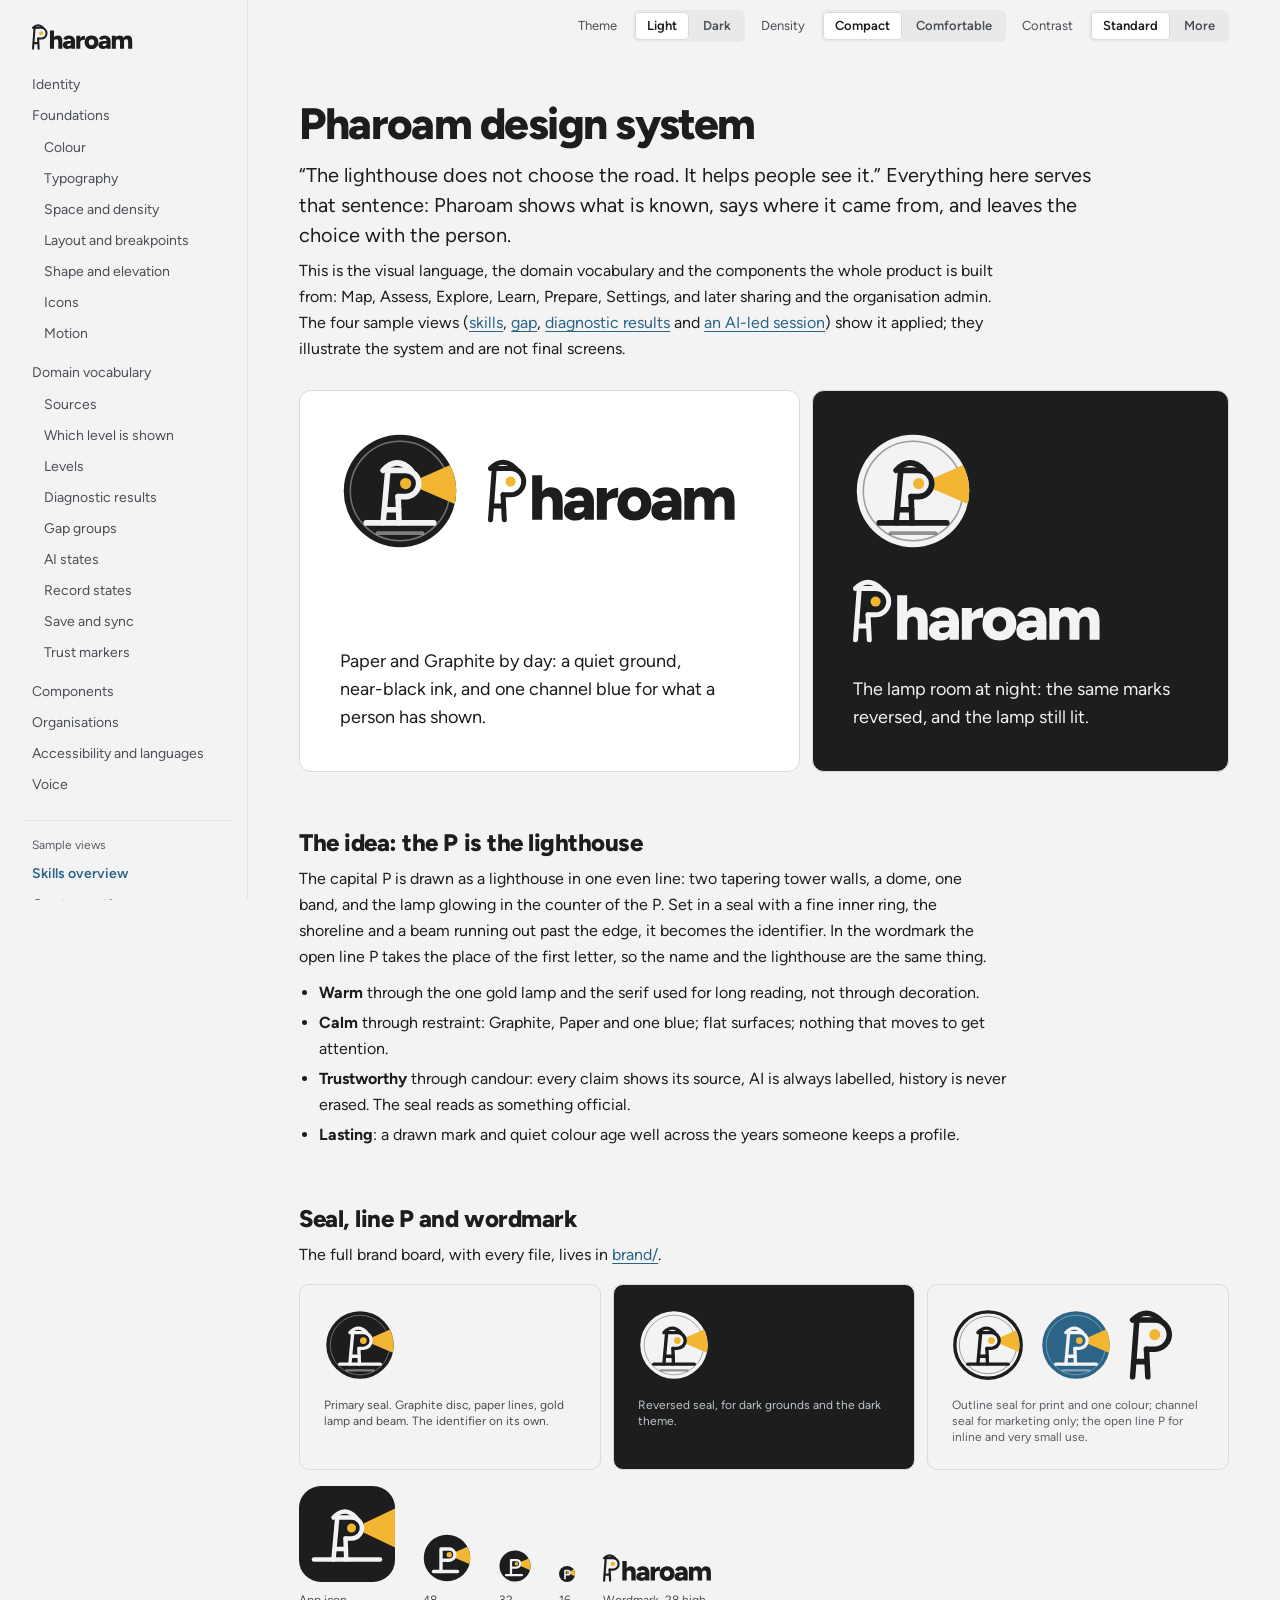
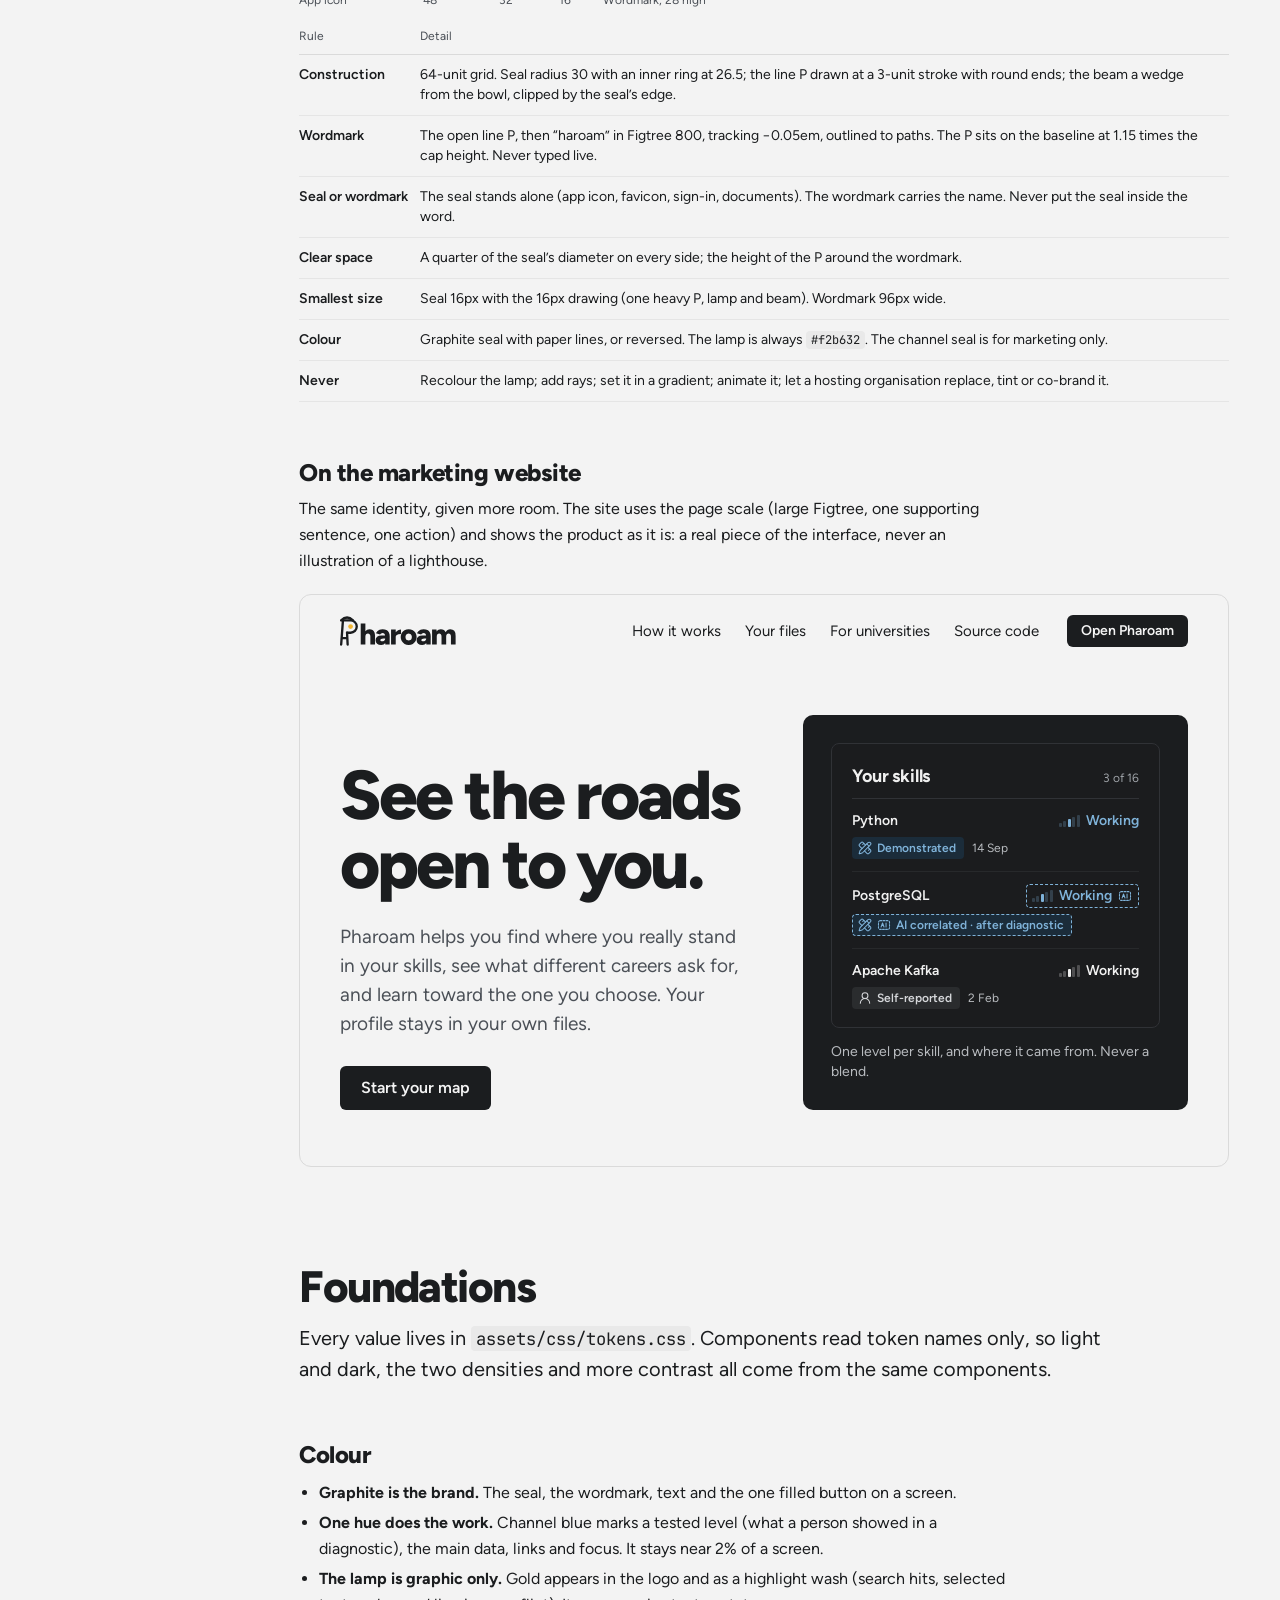
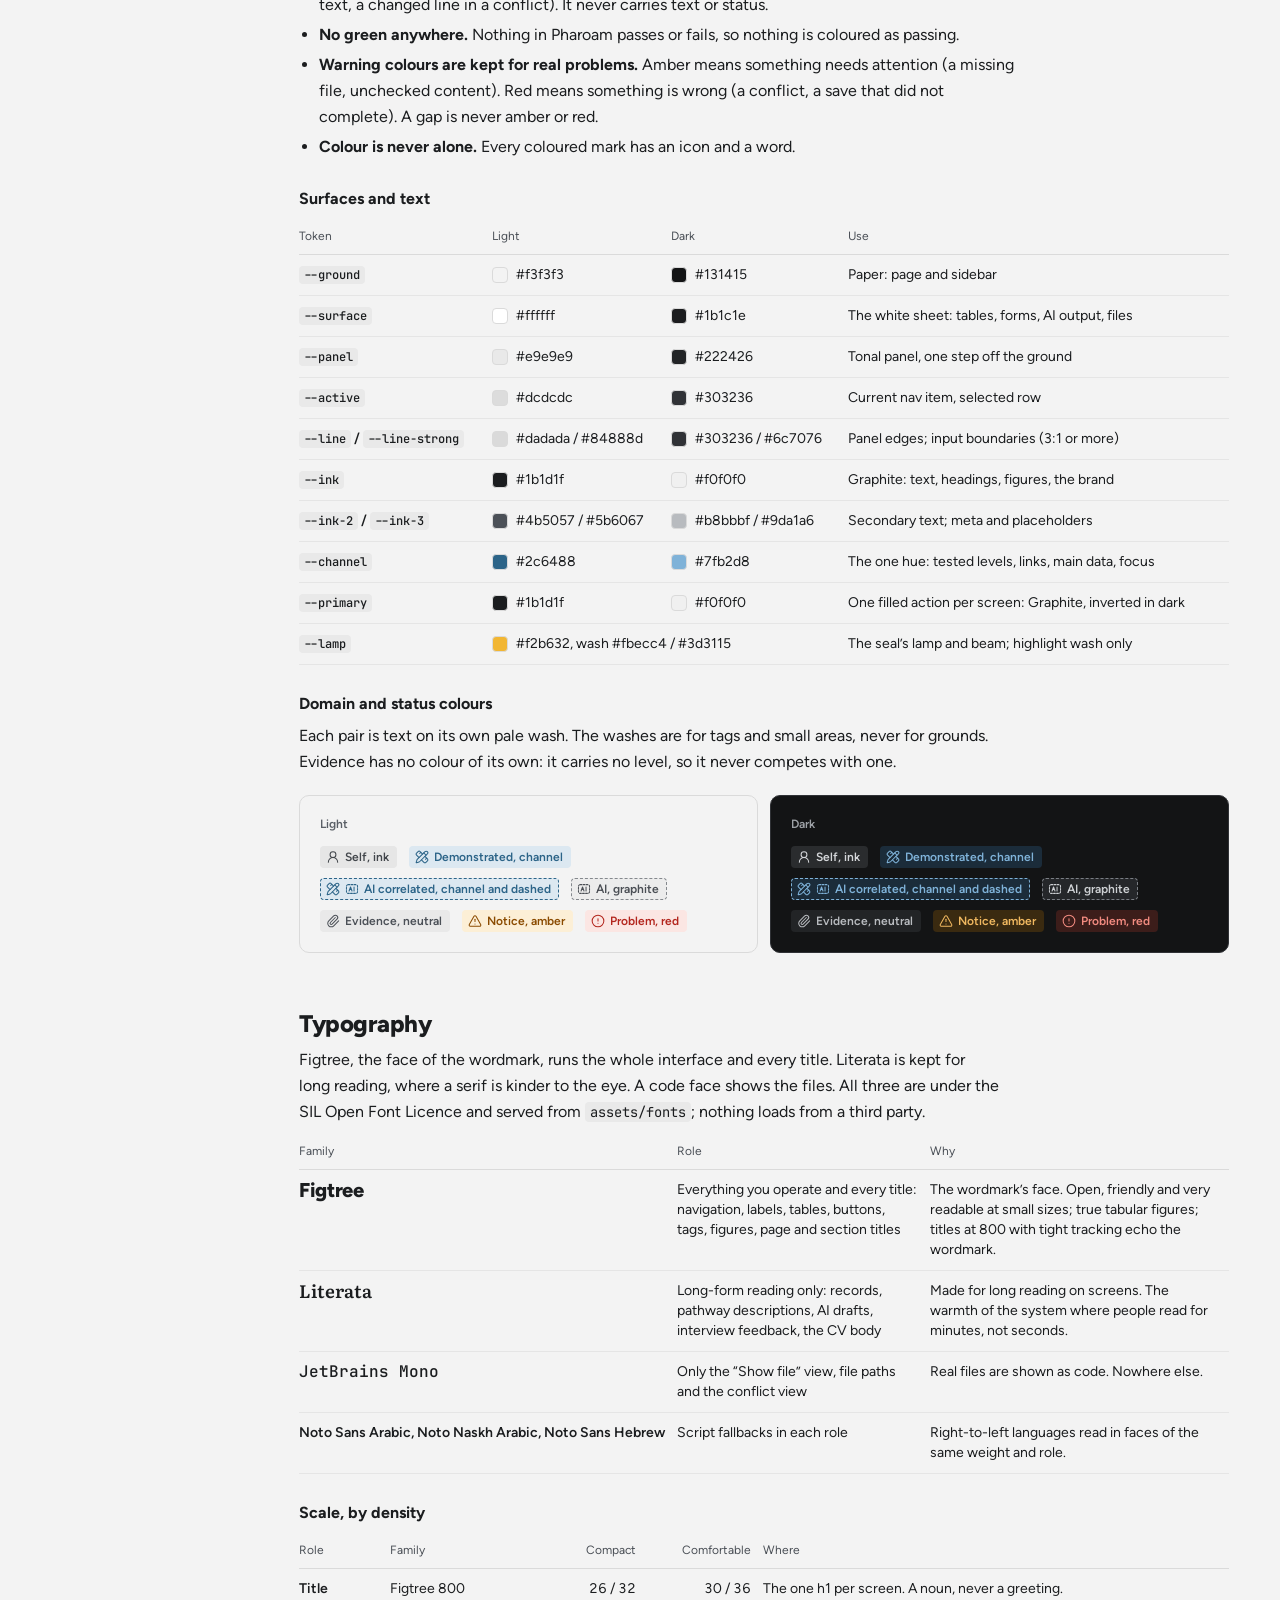
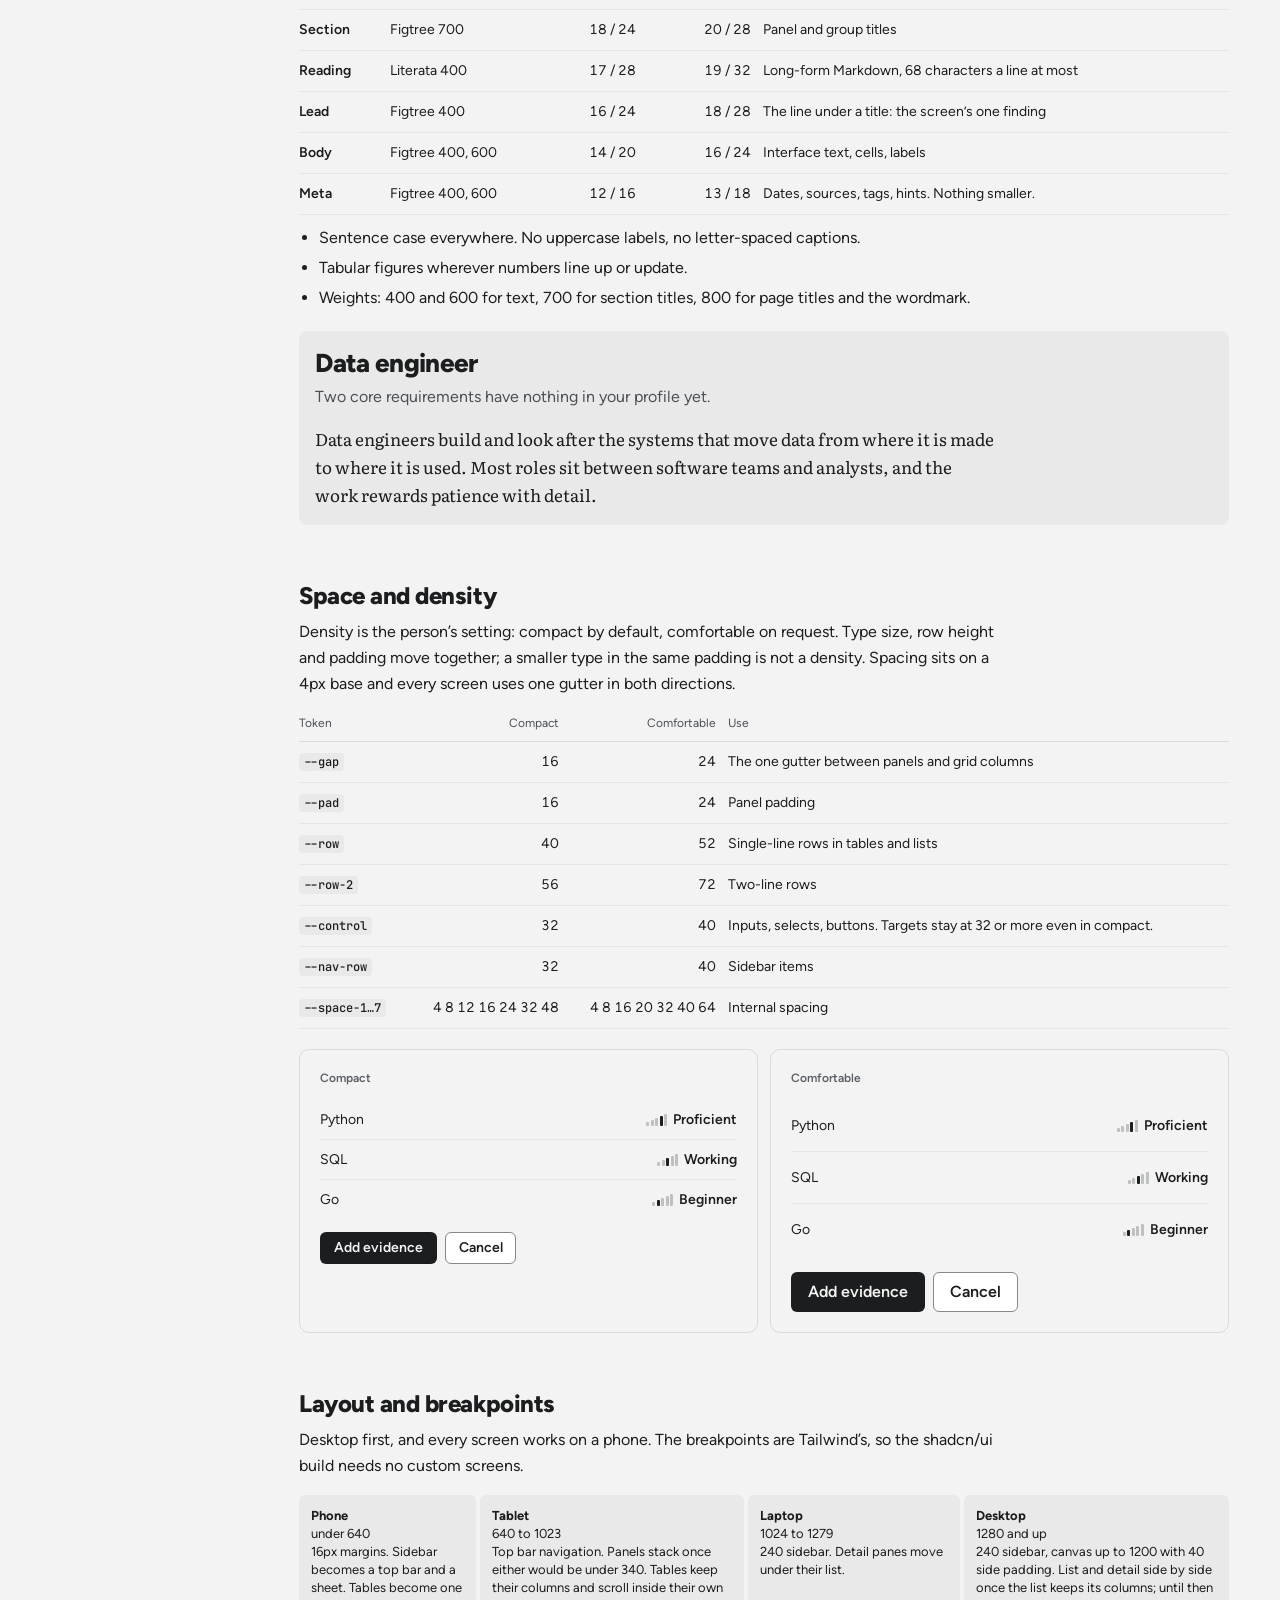
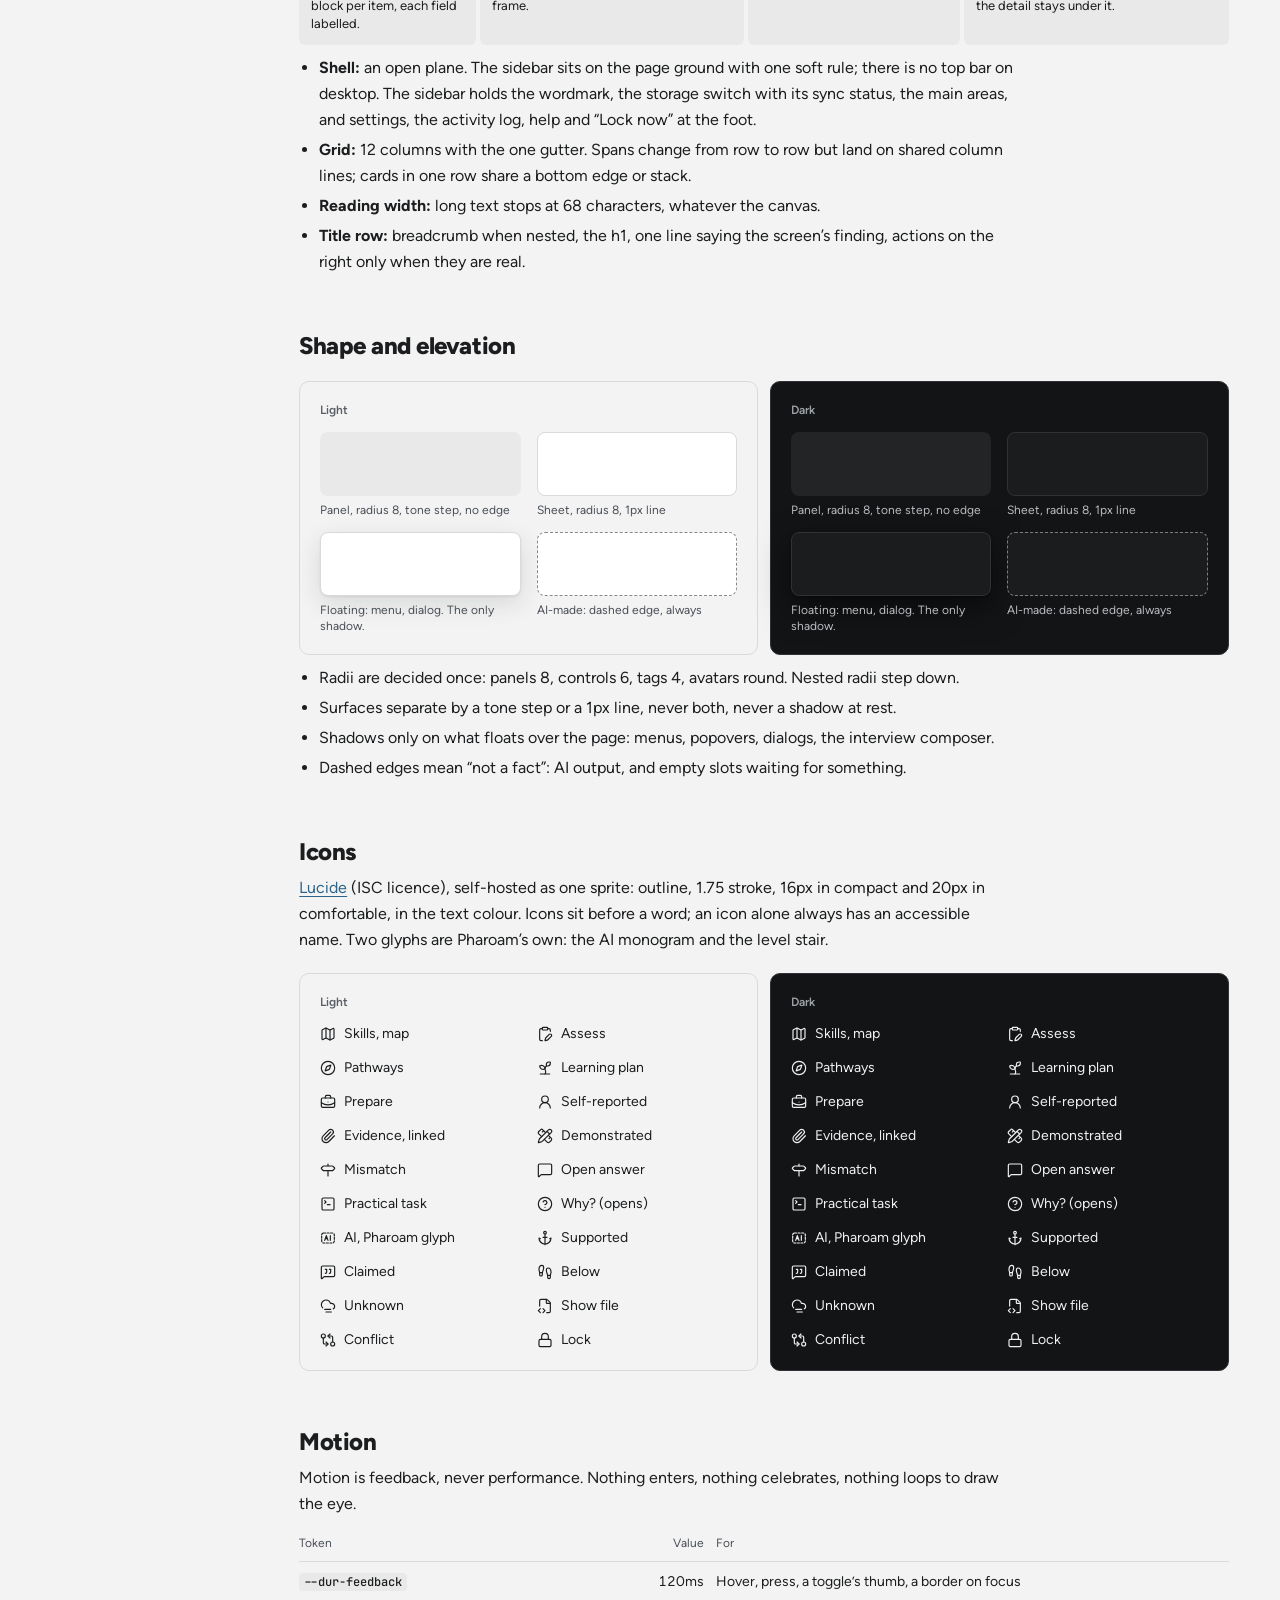
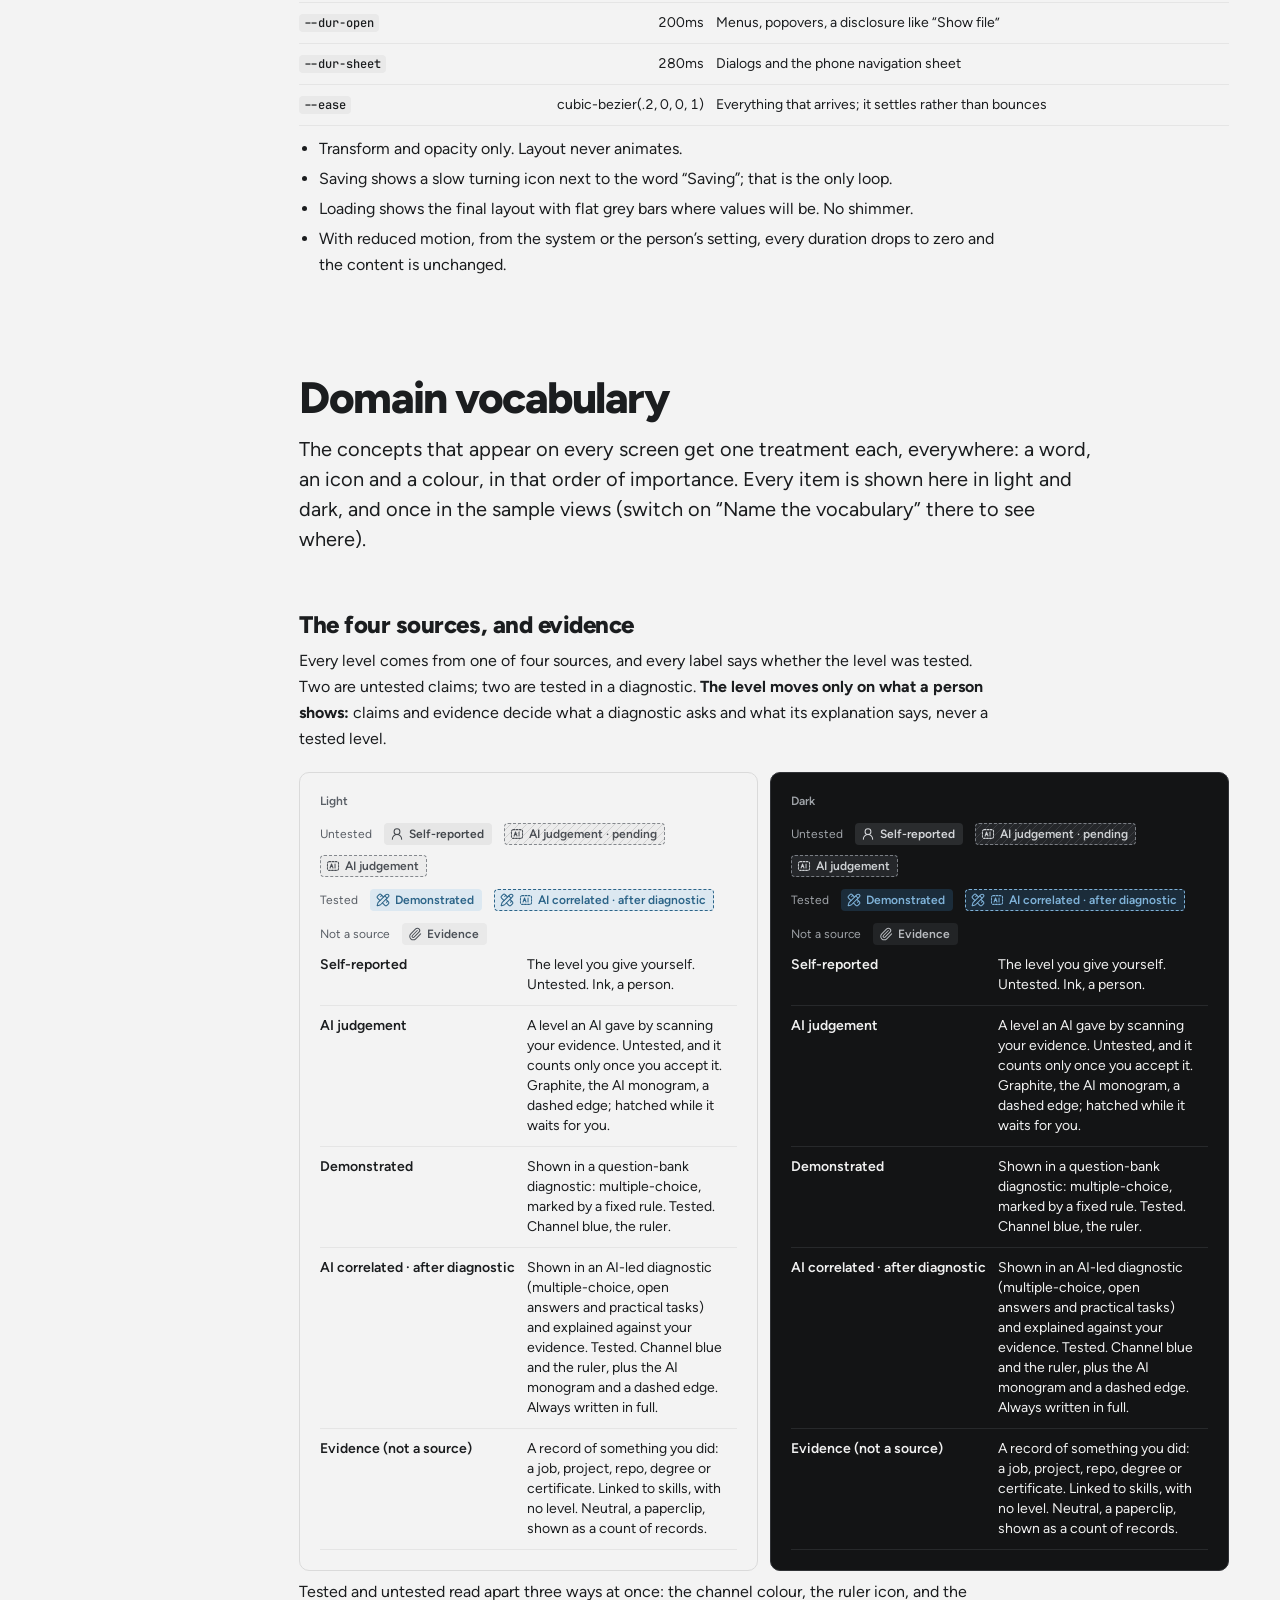
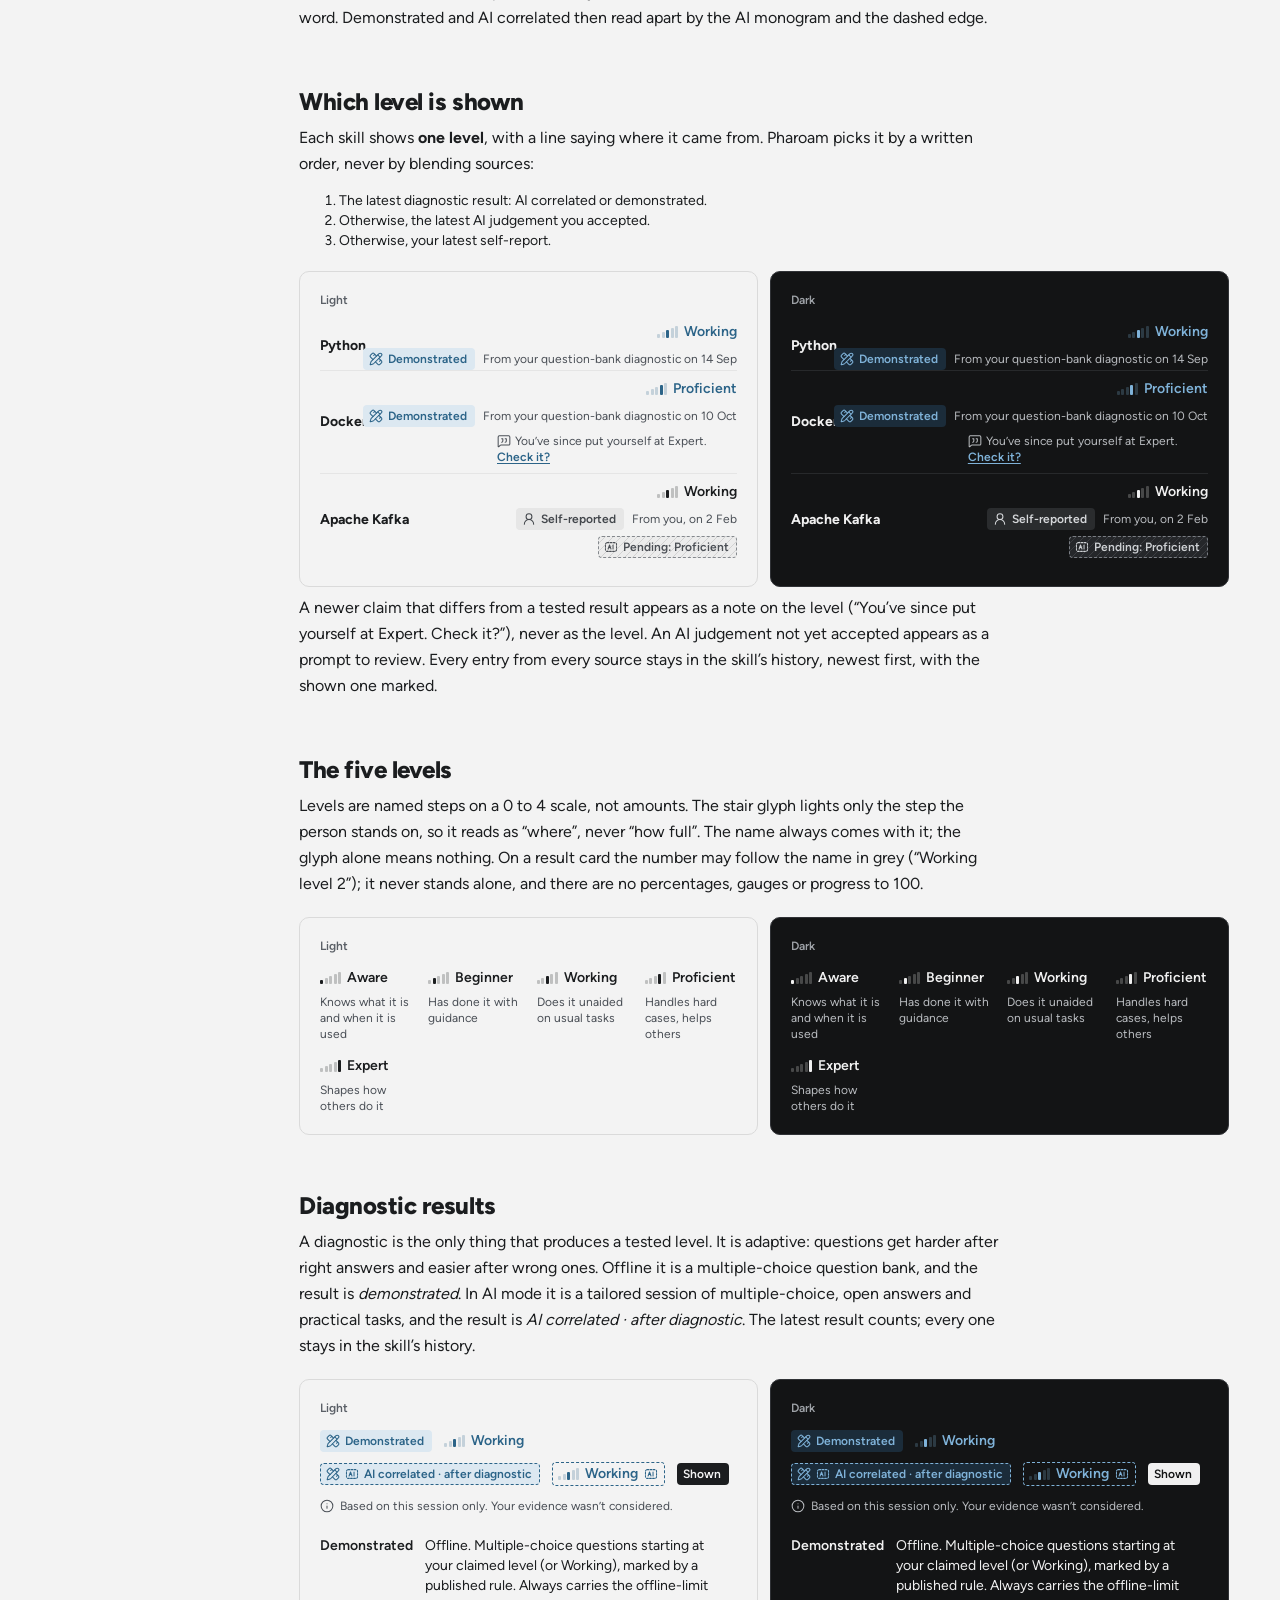
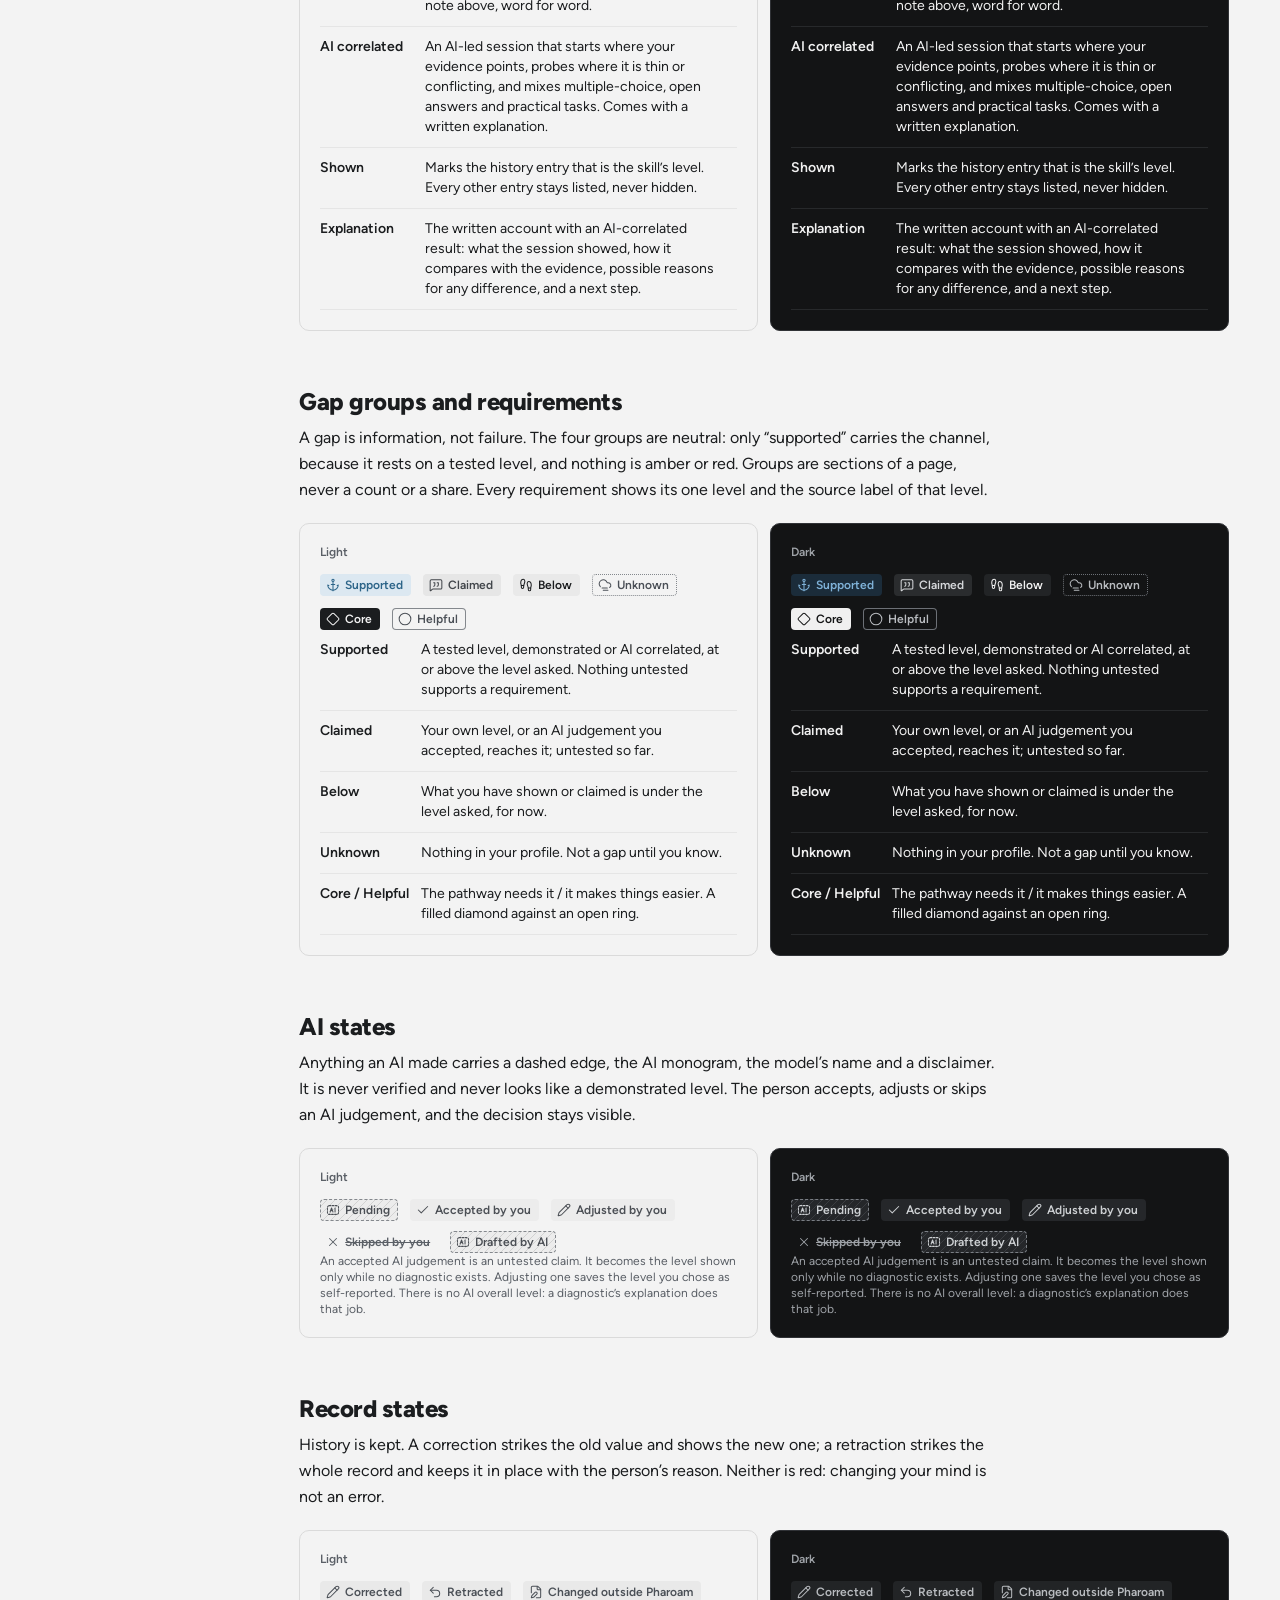
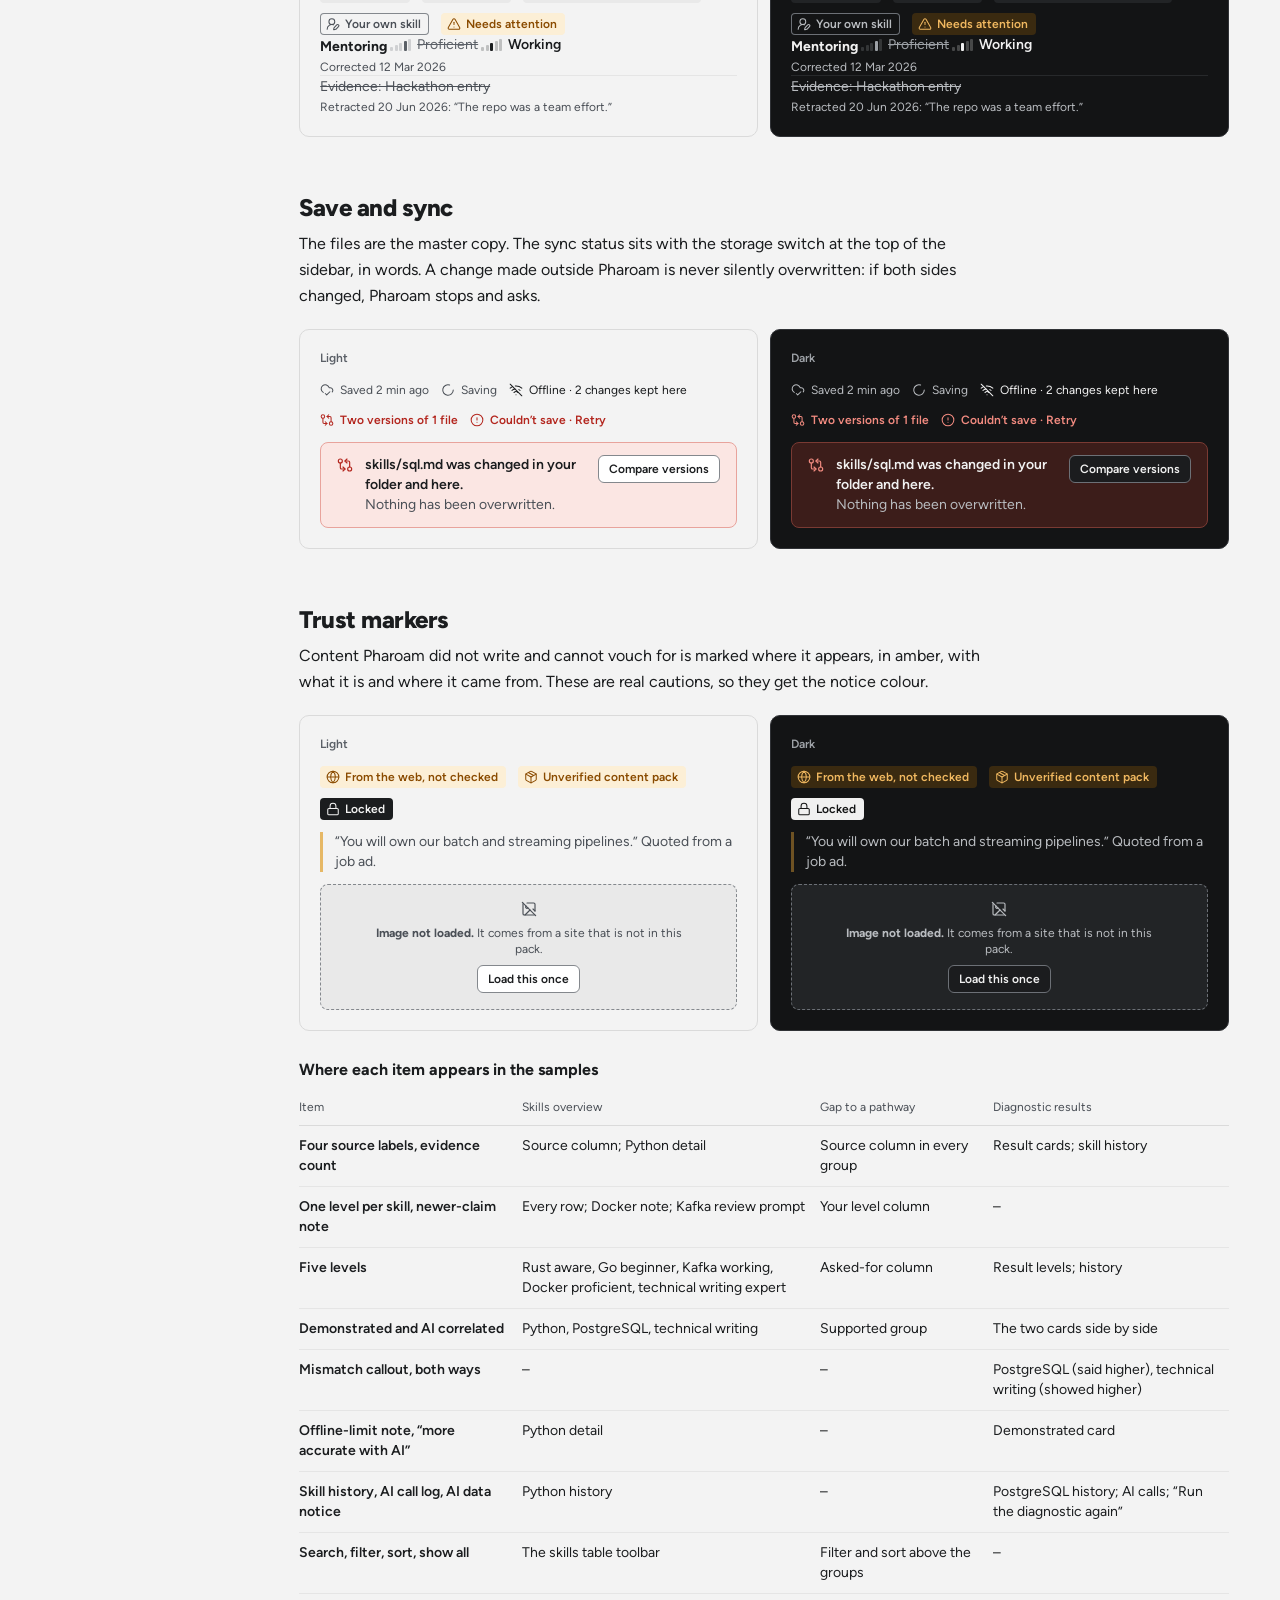
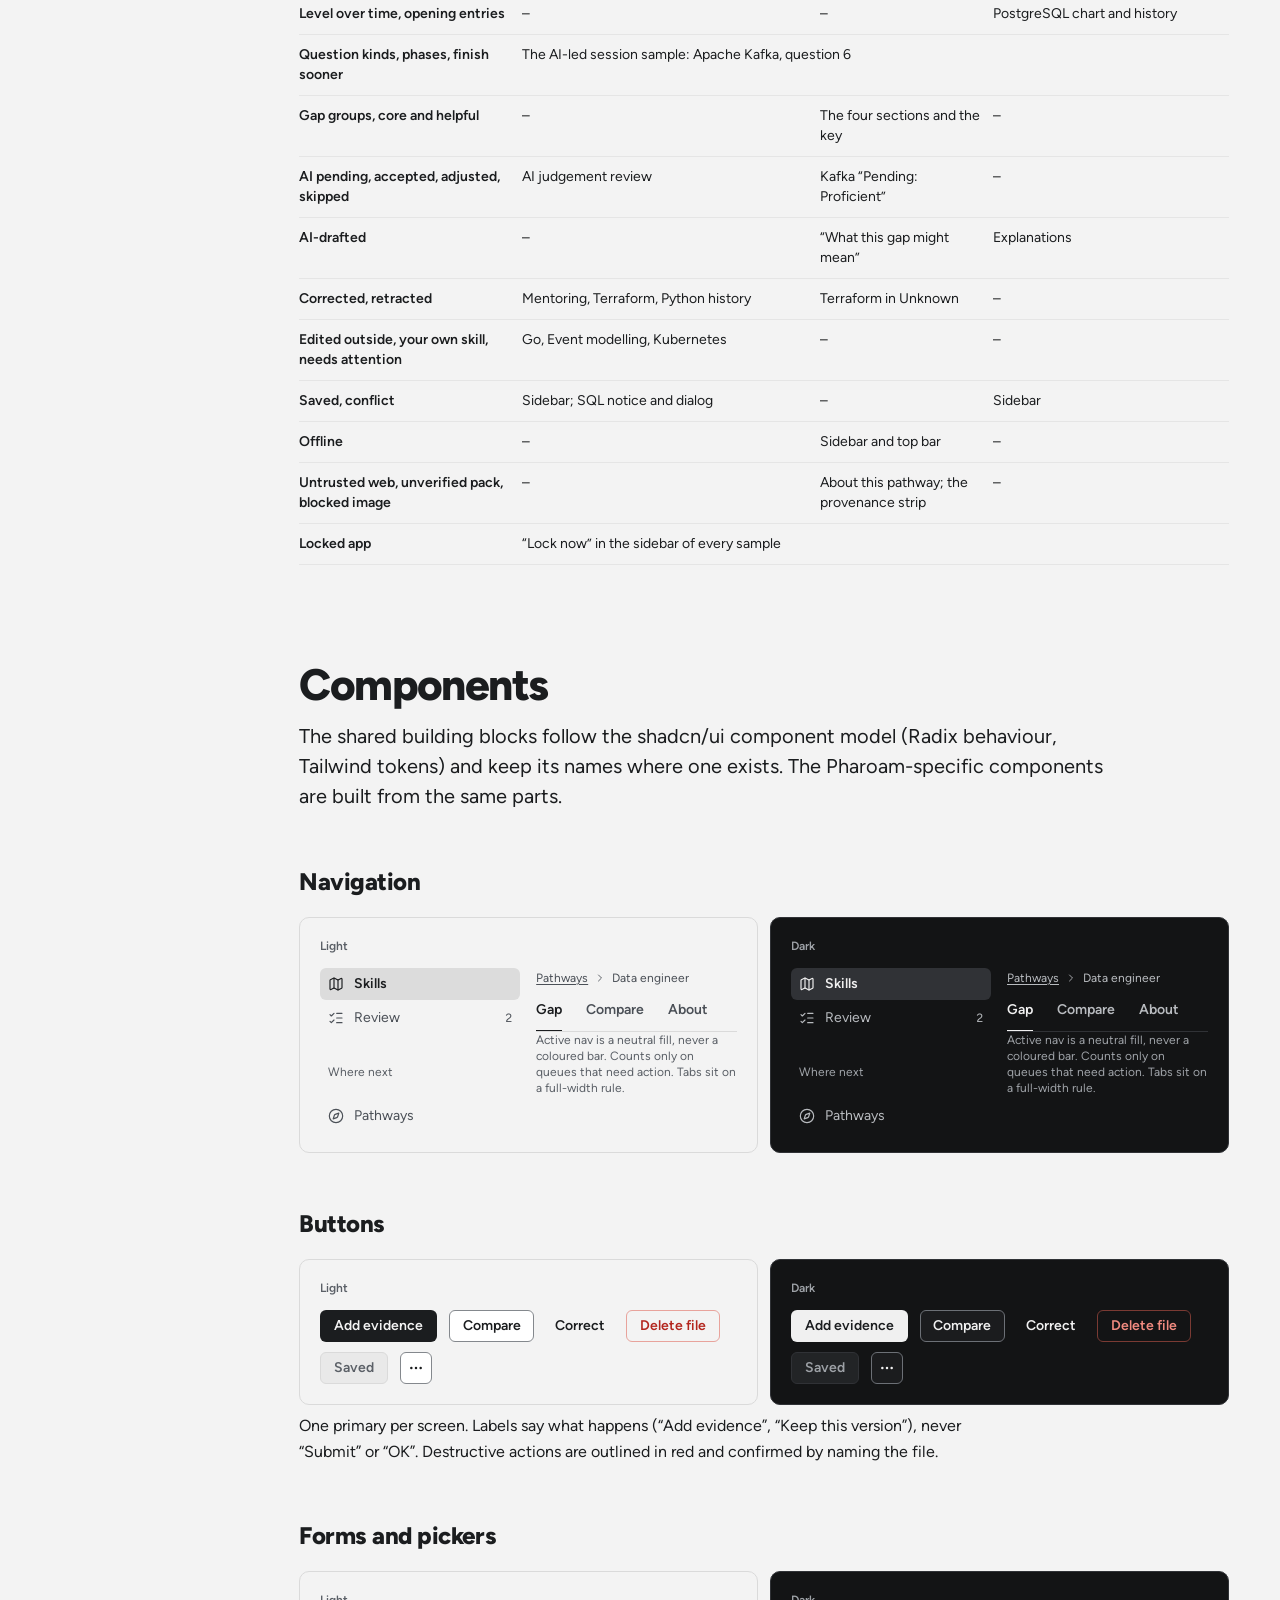
==== commit c7c3d3a4: "Add diagnostic and session samples, refresh README and components - New samples: diagnostic results " ====
--- a/index.html
+++ b/index.html
@@ -34,7 +34,9 @@
       <li><a href="#vocabulary">Domain vocabulary</a>
         <ol>
           <li><a href="#v-sources">Sources</a></li>
+          <li><a href="#v-shown">Which level is shown</a></li>
           <li><a href="#v-levels">Levels</a></li>
+          <li><a href="#v-diagnostic">Diagnostic results</a></li>
           <li><a href="#v-gap">Gap groups</a></li>
           <li><a href="#v-ai">AI states</a></li>
           <li><a href="#v-records">Record states</a></li>
@@ -52,6 +54,8 @@
       <ol>
         <li><a href="samples/skills.html">Skills overview</a></li>
         <li><a href="samples/gap.html">Gap to a pathway</a></li>
+        <li><a href="samples/diagnostic.html">Diagnostic results</a></li>
+        <li><a href="samples/session.html">AI-led session</a></li>
       </ol>
     </div>
   </nav>
@@ -70,12 +74,12 @@
     <section id="identity" aria-labelledby="h-identity" style="padding-block-start:48px">
       <h1 class="d-h2" id="h-identity">Pharoam design system</h1>
       <p class="d-lead">“The lighthouse does not choose the road. It helps people see it.” Everything here serves that sentence: Pharoam shows what is known, says where it came from, and leaves the choice with the person.</p>
-      <p class="d-text">This is the visual language, the domain vocabulary and the components the whole product is built from: Map, Assess, Explore, Learn, Prepare, Settings, and later sharing and the organisation admin. The two <a href="samples/skills.html">sample</a> <a href="samples/gap.html">views</a> show it applied; they illustrate the system and are not final screens.</p>
+      <p class="d-text">This is the visual language, the domain vocabulary and the components the whole product is built from: Map, Assess, Explore, Learn, Prepare, Settings, and later sharing and the organisation admin. The four sample views (<a href="samples/skills.html">skills</a>, <a href="samples/gap.html">gap</a>, <a href="samples/diagnostic.html">diagnostic results</a> and <a href="samples/session.html">an AI-led session</a>) show it applied; they illustrate the system and are not final screens.</p>
 
       <div class="id-hero">
         <div class="tile tile-day">
           <div class="id-lockup"><img src="brand/seal.svg" alt="The Pharoam seal" width="120" height="120"><img class="id-word" src="brand/wordmark.svg" alt="Pharoam"></div>
-          <p>Paper and Graphite by day: a quiet ground, near-black ink, and one channel blue for what evidence shows.</p>
+          <p>Paper and Graphite by day: a quiet ground, near-black ink, and one channel blue for what a person has shown.</p>
         </div>
         <div class="tile tile-night">
           <div class="id-lockup"><img src="brand/seal-reversed.svg" alt="The Pharoam seal, reversed" width="120" height="120"><img class="id-word" src="brand/wordmark-reversed.svg" alt="Pharoam"></div>
@@ -139,20 +143,28 @@
         <div class="mkt-hero">
           <div>
             <h3>See the roads open to you.</h3>
-            <p>Pharoam helps you map your skills from real evidence, see what different careers ask for, and learn toward the one you choose. Your profile stays in your own files.</p>
+            <p>Pharoam helps you find where you really stand in your skills, see what different careers ask for, and learn toward the one you choose. Your profile stays in your own files.</p>
             <a class="btn btn-primary" href="#" style="min-height:44px;padding-inline:20px;font-size:16px">Start your map</a>
           </div>
-          <div class="mkt-beam" data-theme="dark" data-ui style="padding:24px;display:grid;align-content:end;gap:10px">
-            <div class="sheet" style="padding:16px">
-              <p class="t-section" style="margin:0 0 10px">Python</p>
-              <div style="display:grid;grid-template-columns:1fr 1fr;gap:10px">
-                <div class="spec-item"><span class="tag src-self"><svg class="ic"><use href="#i-user-round"/></svg>Self-reported</span><span class="lvl" data-level="3"><span class="stairs" aria-hidden="true"><i></i><i></i><i></i><i></i><i></i></span>Proficient</span></div>
-                <div class="spec-item"><span class="tag src-evidence"><svg class="ic"><use href="#i-paperclip"/></svg>Evidenced</span><span class="lvl" data-level="3"><span class="stairs" aria-hidden="true"><i></i><i></i><i></i><i></i><i></i></span>Proficient</span></div>
-                <div class="spec-item"><span class="tag src-demo"><svg class="ic"><use href="#i-pencil-ruler"/></svg>Demonstrated</span><span class="lvl" data-level="2"><span class="stairs" aria-hidden="true"><i></i><i></i><i></i><i></i><i></i></span>Working</span></div>
-                <div class="spec-item"><span class="tag src-ai"><svg class="ic"><use href="#i-ai"/></svg>AI-inferred</span><span class="lvl" data-level="3" style="color:var(--src-ai)"><span class="stairs" aria-hidden="true"><i></i><i></i><i></i><i></i><i></i></span>Proficient</span></div>
-              </div>
+          <div class="mkt-beam" data-theme="dark" data-ui>
+            <div class="sheet mkt-card">
+              <div class="mkt-card-head"><p class="t-section">Your skills</p><span class="t-meta">3 of 16</span></div>
+              <ul class="mkt-skills">
+                <li>
+                  <span class="ms-name"><strong>Python</strong><span class="src-line"><span class="tag src-demo"><svg class="ic"><use href="#i-pencil-ruler"/></svg>Demonstrated</span>14 Sep</span></span>
+                  <span class="lvl by-demo" data-level="2"><span class="stairs" aria-hidden="true"><i></i><i></i><i></i><i></i><i></i></span>Working</span>
+                </li>
+                <li>
+                  <span class="ms-name"><strong>PostgreSQL</strong><span class="src-line"><span class="tag src-corr"><svg class="ic"><use href="#i-pencil-ruler"/></svg><svg class="ic"><use href="#i-ai"/></svg>AI correlated · after diagnostic</span></span></span>
+                  <span class="lvl by-corr" data-level="2"><span class="stairs" aria-hidden="true"><i></i><i></i><i></i><i></i><i></i></span>Working<svg class="ic" aria-hidden="true"><use href="#i-ai"/></svg></span>
+                </li>
+                <li>
+                  <span class="ms-name"><strong>Apache Kafka</strong><span class="src-line"><span class="tag src-self"><svg class="ic"><use href="#i-user-round"/></svg>Self-reported</span>2 Feb</span></span>
+                  <span class="lvl" data-level="2"><span class="stairs" aria-hidden="true"><i></i><i></i><i></i><i></i><i></i></span>Working</span>
+                </li>
+              </ul>
             </div>
-            <p class="t-meta" style="margin:0;color:var(--ink-2)">Four sources, side by side. Never one blended number.</p>
+            <p class="mkt-caption">One level per skill, and where it came from. Never a blend.</p>
           </div>
         </div>
       </div>
@@ -166,7 +178,7 @@
       <h3 class="d-h3" id="colour">Colour</h3>
       <ul class="d-list">
         <li><strong>Graphite is the brand.</strong> The seal, the wordmark, text and the one filled button on a screen.</li>
-        <li><strong>One hue does the work.</strong> Channel blue marks what is shown by evidence, the main data, links and focus. It stays near 2% of a screen.</li>
+        <li><strong>One hue does the work.</strong> Channel blue marks a tested level (what a person showed in a diagnostic), the main data, links and focus. It stays near 2% of a screen.</li>
         <li><strong>The lamp is graphic only.</strong> Gold appears in the logo and as a highlight wash (search hits, selected text, a changed line in a conflict). It never carries text or status.</li>
         <li><strong>No green anywhere.</strong> Nothing in Pharoam passes or fails, so nothing is coloured as passing.</li>
         <li><strong>Warning colours are kept for real problems.</strong> Amber means something needs attention (a missing file, unchecked content). Red means something is wrong (a conflict, a save that did not complete). A gap is never amber or red.</li>
@@ -184,20 +196,21 @@
           <tr><td><code>--line</code> / <code>--line-strong</code></td><td><span class="cluster"><span class="chip-i" style="background:#dadada"></span>#dadada / #84888d</span></td><td><span class="cluster"><span class="chip-i" style="background:#303236"></span>#303236 / #6c7076</span></td><td>Panel edges; input boundaries (3:1 or more)</td></tr>
           <tr><td><code>--ink</code></td><td><span class="cluster"><span class="chip-i" style="background:#1b1d1f"></span>#1b1d1f</span></td><td><span class="cluster"><span class="chip-i" style="background:#f0f0f0"></span>#f0f0f0</span></td><td>Graphite: text, headings, figures, the brand</td></tr>
           <tr><td><code>--ink-2</code> / <code>--ink-3</code></td><td><span class="cluster"><span class="chip-i" style="background:#4b5057"></span>#4b5057 / #5b6067</span></td><td><span class="cluster"><span class="chip-i" style="background:#b8bbbf"></span>#b8bbbf / #9da1a6</span></td><td>Secondary text; meta and placeholders</td></tr>
-          <tr><td><code>--channel</code></td><td><span class="cluster"><span class="chip-i" style="background:#2c6488"></span>#2c6488</span></td><td><span class="cluster"><span class="chip-i" style="background:#7fb2d8"></span>#7fb2d8</span></td><td>The one hue: evidence, links, main data, focus</td></tr>
+          <tr><td><code>--channel</code></td><td><span class="cluster"><span class="chip-i" style="background:#2c6488"></span>#2c6488</span></td><td><span class="cluster"><span class="chip-i" style="background:#7fb2d8"></span>#7fb2d8</span></td><td>The one hue: tested levels, links, main data, focus</td></tr>
           <tr><td><code>--primary</code></td><td><span class="cluster"><span class="chip-i" style="background:#1b1d1f"></span>#1b1d1f</span></td><td><span class="cluster"><span class="chip-i" style="background:#f0f0f0"></span>#f0f0f0</span></td><td>One filled action per screen: Graphite, inverted in dark</td></tr>
           <tr><td><code>--lamp</code></td><td colspan="2"><span class="cluster"><span class="chip-i" style="background:#f2b632"></span>#f2b632, wash #fbecc4 / #3d3115</span></td><td>The seal’s lamp and beam; highlight wash only</td></tr>
         </tbody>
       </table>
 
       <h4 class="d-h4">Domain and status colours</h4>
-      <p class="d-text">Each pair is text on its own pale wash. The washes are for tags and small areas, never for grounds.</p>
+      <p class="d-text">Each pair is text on its own pale wash. The washes are for tags and small areas, never for grounds. Evidence has no colour of its own: it carries no level, so it never competes with one.</p>
       <div data-pair>
         <div class="spec-row">
-          <span class="tag src-self"><svg class="ic"><use href="#i-user-round"/></svg>Self</span>
-          <span class="tag src-evidence"><svg class="ic"><use href="#i-paperclip"/></svg>Evidence, channel</span>
-          <span class="tag src-demo"><svg class="ic"><use href="#i-pencil-ruler"/></svg>Demonstrated, ochre</span>
+          <span class="tag src-self"><svg class="ic"><use href="#i-user-round"/></svg>Self, ink</span>
+          <span class="tag src-demo"><svg class="ic"><use href="#i-pencil-ruler"/></svg>Demonstrated, channel</span>
+          <span class="tag src-corr"><svg class="ic"><use href="#i-pencil-ruler"/></svg><svg class="ic"><use href="#i-ai"/></svg>AI correlated, channel and dashed</span>
           <span class="tag src-ai"><svg class="ic"><use href="#i-ai"/></svg>AI, graphite</span>
+          <span class="tag" style="color:var(--ink-2)"><svg class="ic"><use href="#i-paperclip"/></svg>Evidence, neutral</span>
           <span class="tag rec-attention"><svg class="ic"><use href="#i-triangle-alert"/></svg>Notice, amber</span>
           <span class="tag" style="background:var(--problem-wash);color:var(--problem)"><svg class="ic"><use href="#i-circle-alert"/></svg>Problem, red</span>
         </div>
@@ -281,7 +294,7 @@
         <div><b>Phone</b>under 640<br>16px margins. Sidebar becomes a top bar and a sheet. Tables become one block per item, each field labelled.</div>
         <div><b>Tablet</b>640 to 1023<br>Top bar navigation. Panels stack once either would be under 340. Tables keep their columns and scroll inside their own frame.</div>
         <div><b>Laptop</b>1024 to 1279<br>240 sidebar. Detail panes move under their list.</div>
-        <div><b>Desktop</b>1280 and up<br>240 sidebar, canvas up to 1200 with 40 side padding. List and detail side by side.</div>
+        <div><b>Desktop</b>1280 and up<br>240 sidebar, canvas up to 1200 with 40 side padding. List and detail side by side once the list keeps its columns; until then the detail stays under it.</div>
       </div>
       <ul class="d-list">
         <li><strong>Shell:</strong> an open plane. The sidebar sits on the page ground with one soft rule; there is no top bar on desktop. The sidebar holds the wordmark, the storage switch with its sync status, the main areas, and settings, the activity log, help and “Lock now” at the foot.</li>
@@ -316,8 +329,12 @@
           <span class="cluster"><svg class="ic"><use href="#i-sprout"/></svg>Learning plan</span>
           <span class="cluster"><svg class="ic"><use href="#i-briefcase-business"/></svg>Prepare</span>
           <span class="cluster"><svg class="ic"><use href="#i-user-round"/></svg>Self-reported</span>
-          <span class="cluster"><svg class="ic"><use href="#i-paperclip"/></svg>Evidenced</span>
+          <span class="cluster"><svg class="ic"><use href="#i-paperclip"/></svg>Evidence, linked</span>
           <span class="cluster"><svg class="ic"><use href="#i-pencil-ruler"/></svg>Demonstrated</span>
+          <span class="cluster"><svg class="ic"><use href="#i-signpost"/></svg>Mismatch</span>
+          <span class="cluster"><svg class="ic"><use href="#i-message-square"/></svg>Open answer</span>
+          <span class="cluster"><svg class="ic"><use href="#i-square-terminal"/></svg>Practical task</span>
+          <span class="cluster"><svg class="ic"><use href="#i-circle-help"/></svg>Why? (opens)</span>
           <span class="cluster"><svg class="ic"><use href="#i-ai"/></svg>AI, Pharoam glyph</span>
           <span class="cluster"><svg class="ic"><use href="#i-anchor"/></svg>Supported</span>
           <span class="cluster"><svg class="ic"><use href="#i-message-square-quote"/></svg>Claimed</span>
@@ -353,29 +370,56 @@
       <h2 class="d-h2" id="h-vocab">Domain vocabulary</h2>
       <p class="d-lead">The concepts that appear on every screen get one treatment each, everywhere: a word, an icon and a colour, in that order of importance. Every item is shown here in light and dark, and once in the sample views (switch on “Name the vocabulary” there to see where).</p>
 
-      <h3 class="d-h3" id="v-sources">The four sources</h3>
-      <p class="d-text">Each skill level comes from one source. Sources are always shown side by side, in this order, and never combined into one figure. When a source has nothing, it shows a grey dash, not a zero.</p>
+      <h3 class="d-h3" id="v-sources">The four sources, and evidence</h3>
+      <p class="d-text">Every level comes from one of four sources, and every label says whether the level was tested. Two are untested claims; two are tested in a diagnostic. <strong>The level moves only on what a person shows:</strong> claims and evidence decide what a diagnostic asks and what its explanation says, never a tested level.</p>
       <div data-pair>
         <div class="stack">
           <div class="spec-row">
+            <span class="t-meta">Untested</span>
             <span class="tag src-self"><svg class="ic"><use href="#i-user-round"/></svg>Self-reported</span>
-            <span class="tag src-evidence"><svg class="ic"><use href="#i-paperclip"/></svg>Evidenced</span>
+            <span class="tag src-ai is-pending"><svg class="ic"><use href="#i-ai"/></svg>AI judgement · pending</span>
+            <span class="tag src-ai"><svg class="ic"><use href="#i-ai"/></svg>AI judgement</span>
+          </div>
+          <div class="spec-row">
+            <span class="t-meta">Tested</span>
             <span class="tag src-demo"><svg class="ic"><use href="#i-pencil-ruler"/></svg>Demonstrated</span>
-            <span class="tag src-ai"><svg class="ic"><use href="#i-ai"/></svg>AI-inferred</span>
+            <span class="tag src-corr"><svg class="ic"><use href="#i-pencil-ruler"/></svg><svg class="ic"><use href="#i-ai"/></svg>AI correlated · after diagnostic</span>
+          </div>
+          <div class="spec-row">
+            <span class="t-meta">Not a source</span>
+            <span class="tag" style="color:var(--ink-2)"><svg class="ic"><use href="#i-paperclip"/></svg>Evidence</span>
           </div>
           <table class="d-table" style="margin:0">
             <tbody>
-              <tr><td>Self-reported</td><td>What you say. Ink, a person.</td></tr>
-              <tr><td>Evidenced</td><td>Backed by a record: a job, project, course or certificate. Channel blue, a paperclip.</td></tr>
-              <tr><td>Demonstrated</td><td>Shown in an assessment in Pharoam. Ochre, a ruler and pencil.</td></tr>
-              <tr><td>AI-inferred</td><td>An AI’s reading of your records. Graphite, a dashed edge and hatching, the AI monogram. It is never styled like evidence.</td></tr>
+              <tr><td>Self-reported</td><td>The level you give yourself. Untested. Ink, a person.</td></tr>
+              <tr><td>AI judgement</td><td>A level an AI gave by scanning your evidence. Untested, and it counts only once you accept it. Graphite, the AI monogram, a dashed edge; hatched while it waits for you.</td></tr>
+              <tr><td>Demonstrated</td><td>Shown in a question-bank diagnostic: multiple-choice, marked by a fixed rule. Tested. Channel blue, the ruler.</td></tr>
+              <tr><td>AI correlated · after diagnostic</td><td>Shown in an AI-led diagnostic (multiple-choice, open answers and practical tasks) and explained against your evidence. Tested. Channel blue and the ruler, plus the AI monogram and a dashed edge. Always written in full.</td></tr>
+              <tr><td>Evidence (not a source)</td><td>A record of something you did: a job, project, repo, degree or certificate. Linked to skills, with no level. Neutral, a paperclip, shown as a count of records.</td></tr>
             </tbody>
           </table>
         </div>
       </div>
+      <p class="d-text">Tested and untested read apart three ways at once: the channel colour, the ruler icon, and the word. Demonstrated and AI correlated then read apart by the AI monogram and the dashed edge.</p>
+
+      <h3 class="d-h3" id="v-shown">Which level is shown</h3>
+      <p class="d-text">Each skill shows <strong>one level</strong>, with a line saying where it came from. Pharoam picks it by a written order, never by blending sources:</p>
+      <ol class="d-list">
+        <li>The latest diagnostic result: AI correlated or demonstrated.</li>
+        <li>Otherwise, the latest AI judgement you accepted.</li>
+        <li>Otherwise, your latest self-report.</li>
+      </ol>
+      <div data-pair>
+        <ul class="list">
+          <li><span class="li-main"><strong>Python</strong></span><span class="skill-level" style="justify-items:end"><span class="lvl by-demo" data-level="2"><span class="stairs" aria-hidden="true"><i></i><i></i><i></i><i></i><i></i></span>Working</span><span class="src-line"><span class="tag src-demo"><svg class="ic"><use href="#i-pencil-ruler"/></svg>Demonstrated</span>From your question-bank diagnostic on 14 Sep</span></span></li>
+          <li style="padding-block:8px"><span class="li-main"><strong>Docker</strong></span><span class="skill-level" style="justify-items:end"><span class="lvl by-demo" data-level="3"><span class="stairs" aria-hidden="true"><i></i><i></i><i></i><i></i><i></i></span>Proficient</span><span class="src-line"><span class="tag src-demo"><svg class="ic"><use href="#i-pencil-ruler"/></svg>Demonstrated</span>From your question-bank diagnostic on 10 Oct</span><p class="claim-note"><svg class="ic"><use href="#i-message-square-quote"/></svg>You’ve since put yourself at Expert. <a href="#">Check it?</a></p></span></li>
+          <li style="padding-block:8px"><span class="li-main"><strong>Apache Kafka</strong></span><span class="skill-level" style="justify-items:end"><span class="lvl" data-level="2"><span class="stairs" aria-hidden="true"><i></i><i></i><i></i><i></i><i></i></span>Working</span><span class="src-line"><span class="tag src-self"><svg class="ic"><use href="#i-user-round"/></svg>Self-reported</span>From you, on 2 Feb</span><a class="tag ai-pending" href="#" style="text-decoration:none"><svg class="ic"><use href="#i-ai"/></svg>Pending: Proficient</a></span></li>
+        </ul>
+      </div>
+      <p class="d-text">A newer claim that differs from a tested result appears as a note on the level (“You’ve since put yourself at Expert. Check it?”), never as the level. An AI judgement not yet accepted appears as a prompt to review. Every entry from every source stays in the skill’s history, newest first, with the shown one marked.</p>
 
       <h3 class="d-h3" id="v-levels">The five levels</h3>
-      <p class="d-text">Levels are named steps, not amounts. The stair glyph lights only the step the person stands on, so it reads as “where”, never “how full”. The name always comes with it; the glyph alone means nothing.</p>
+      <p class="d-text">Levels are named steps on a 0 to 4 scale, not amounts. The stair glyph lights only the step the person stands on, so it reads as “where”, never “how full”. The name always comes with it; the glyph alone means nothing. On a result card the number may follow the name in grey (“Working level 2”); it never stands alone, and there are no percentages, gauges or progress to 100.</p>
       <div data-pair>
         <div class="spec-grid" style="grid-template-columns:repeat(auto-fit,minmax(84px,1fr))">
           <div class="spec-item"><span class="lvl" data-level="0"><span class="stairs" aria-hidden="true"><i></i><i></i><i></i><i></i><i></i></span>Aware</span><span class="spec-note">Knows what it is and when it is used</span></div>
@@ -386,8 +430,31 @@
         </div>
       </div>
 
+      <h3 class="d-h3" id="v-diagnostic">Diagnostic results</h3>
+      <p class="d-text">A diagnostic is the only thing that produces a tested level. It is adaptive: questions get harder after right answers and easier after wrong ones. Offline it is a multiple-choice question bank, and the result is <em>demonstrated</em>. In AI mode it is a tailored session of multiple-choice, open answers and practical tasks, and the result is <em>AI correlated · after diagnostic</em>. The latest result counts; every one stays in the skill’s history.</p>
+      <div data-pair>
+        <div class="stack">
+          <div class="spec-row">
+            <span class="tag src-demo"><svg class="ic"><use href="#i-pencil-ruler"/></svg>Demonstrated</span>
+            <span class="lvl by-demo" data-level="2"><span class="stairs" aria-hidden="true"><i></i><i></i><i></i><i></i><i></i></span>Working</span>
+            <span class="tag src-corr"><svg class="ic"><use href="#i-pencil-ruler"/></svg><svg class="ic"><use href="#i-ai"/></svg>AI correlated · after diagnostic</span>
+            <span class="lvl by-corr" data-level="2"><span class="stairs" aria-hidden="true"><i></i><i></i><i></i><i></i><i></i></span>Working<svg class="ic" aria-hidden="true"><use href="#i-ai"/></svg></span>
+            <span class="tag shown">Shown</span>
+          </div>
+          <p class="offline-note"><svg class="ic"><use href="#i-info"/></svg>Based on this session only. Your evidence wasn’t considered.</p>
+          <table class="d-table" style="margin:0">
+            <tbody>
+              <tr><td>Demonstrated</td><td>Offline. Multiple-choice questions starting at your claimed level (or Working), marked by a published rule. Always carries the offline-limit note above, word for word.</td></tr>
+              <tr><td>AI correlated</td><td>An AI-led session that starts where your evidence points, probes where it is thin or conflicting, and mixes multiple-choice, open answers and practical tasks. Comes with a written explanation.</td></tr>
+              <tr><td>Shown</td><td>Marks the history entry that is the skill’s level. Every other entry stays listed, never hidden.</td></tr>
+              <tr><td>Explanation</td><td>The written account with an AI-correlated result: what the session showed, how it compares with the evidence, possible reasons for any difference, and a next step.</td></tr>
+            </tbody>
+          </table>
+        </div>
+      </div>
+
       <h3 class="d-h3" id="v-gap">Gap groups and requirements</h3>
-      <p class="d-text">A gap is information, not failure. The four groups are neutral: only “supported” carries the evidence hue, and nothing is amber or red. Groups are sections of a page, never a count or a share.</p>
+      <p class="d-text">A gap is information, not failure. The four groups are neutral: only “supported” carries the channel, because it rests on a tested level, and nothing is amber or red. Groups are sections of a page, never a count or a share. Every requirement shows its one level and the source label of that level.</p>
       <div data-pair>
         <div class="stack">
           <div class="spec-row">
@@ -402,9 +469,9 @@
           </div>
           <table class="d-table" style="margin:0">
             <tbody>
-              <tr><td>Supported</td><td>Evidence or a demonstration at or above the level asked.</td></tr>
-              <tr><td>Claimed</td><td>Only your word or the AI’s reaches it, with nothing to show yet.</td></tr>
-              <tr><td>Below</td><td>What your profile shows is under the level asked, for now.</td></tr>
+              <tr><td>Supported</td><td>A tested level, demonstrated or AI correlated, at or above the level asked. Nothing untested supports a requirement.</td></tr>
+              <tr><td>Claimed</td><td>Your own level, or an AI judgement you accepted, reaches it; untested so far.</td></tr>
+              <tr><td>Below</td><td>What you have shown or claimed is under the level asked, for now.</td></tr>
               <tr><td>Unknown</td><td>Nothing in your profile. Not a gap until you know.</td></tr>
               <tr><td>Core / Helpful</td><td>The pathway needs it / it makes things easier. A filled diamond against an open ring.</td></tr>
             </tbody>
@@ -413,22 +480,17 @@
       </div>
 
       <h3 class="d-h3" id="v-ai">AI states</h3>
-      <p class="d-text">Anything an AI made carries a dashed edge, the AI monogram, the model’s name and a disclaimer. It is never verified and never looks like evidence. The person accepts, corrects or rejects it, and the decision stays visible.</p>
+      <p class="d-text">Anything an AI made carries a dashed edge, the AI monogram, the model’s name and a disclaimer. It is never verified and never looks like a demonstrated level. The person accepts, adjusts or skips an AI judgement, and the decision stays visible.</p>
       <div data-pair>
         <div class="stack">
           <div class="spec-row">
-            <span class="tag ai-proposed"><svg class="ic"><use href="#i-ai"/></svg>Proposed</span>
+            <span class="tag ai-pending"><svg class="ic"><use href="#i-ai"/></svg>Pending</span>
             <span class="tag ai-accepted"><svg class="ic"><use href="#i-check"/></svg>Accepted by you</span>
-            <span class="tag ai-rejected"><svg class="ic"><use href="#i-x"/></svg>Rejected by you</span>
+            <span class="tag ai-adjusted"><svg class="ic"><use href="#i-pencil"/></svg>Adjusted by you</span>
+            <span class="tag ai-skipped"><svg class="ic"><use href="#i-x"/></svg>Skipped by you</span>
             <span class="tag ai-drafted"><svg class="ic"><use href="#i-ai"/></svg>Drafted by AI</span>
           </div>
-          <div class="ai-overall">
-            <svg class="ic"><use href="#i-ai"/></svg><span>The AI’s overall reading</span>
-            <span class="lvl" data-level="3"><span class="stairs" aria-hidden="true"><i></i><i></i><i></i><i></i><i></i></span>Proficient</span>
-            <span class="t-meta" style="color:var(--ink-2)">Claude Sonnet 5.5 · an opinion, not a result</span>
-            <span class="ai-overall-actions"><button class="btn btn-quiet btn-sm">I disagree</button><button class="btn btn-quiet btn-sm">Dismiss</button></span>
-          </div>
-          <p class="t-meta" style="margin:0">The overall reading is optional, shown apart from the four sources, and stays dismissed once dismissed. “I disagree” records the person’s view beside it.</p>
+          <p class="t-meta" style="margin:0">An accepted AI judgement is an untested claim. It becomes the level shown only while no diagnostic exists. Adjusting one saves the level you chose as self-reported. There is no AI overall level: a diagnostic’s explanation does that job.</p>
         </div>
       </div>
 
@@ -488,21 +550,28 @@
       </div>
 
       <h4 class="d-h4">Where each item appears in the samples</h4>
-      <table class="d-table">
-        <thead><tr><th>Item</th><th>Skills overview</th><th>Gap to a pathway</th></tr></thead>
+      <table class="d-table d-table-wrap">
+        <thead><tr><th>Item</th><th>Skills overview</th><th>Gap to a pathway</th><th>Diagnostic results</th></tr></thead>
         <tbody>
-          <tr><td>Four sources</td><td>Table columns; Python detail</td><td>Columns in every group</td></tr>
-          <tr><td>Five levels</td><td>Rust aware, Go beginner, Kafka working, Docker proficient, technical writing expert</td><td>Asked-for column</td></tr>
-          <tr><td>Gap groups, core and helpful</td><td>–</td><td>The four sections and the key</td></tr>
-          <tr><td>AI proposed, accepted, rejected</td><td>Review queue</td><td>Kafka “Proposed: Proficient”</td></tr>
-          <tr><td>AI-drafted</td><td>–</td><td>“What this gap might mean”</td></tr>
-          <tr><td>AI overall level</td><td>Python detail, dismissable</td><td>–</td></tr>
-          <tr><td>Corrected, retracted</td><td>Mentoring, Terraform, Python history</td><td>Terraform in Unknown</td></tr>
-          <tr><td>Edited outside, your own skill, needs attention</td><td>Go, Event modelling, Kubernetes</td><td>–</td></tr>
-          <tr><td>Saved, conflict</td><td>Sidebar; SQL notice and dialog</td><td>–</td></tr>
-          <tr><td>Offline</td><td>–</td><td>Sidebar and top bar</td></tr>
-          <tr><td>Untrusted web, unverified pack, blocked image</td><td>–</td><td>About this pathway; the provenance strip</td></tr>
-          <tr><td>Locked app</td><td>“Lock now” in the sidebar</td><td>“Lock now” in the sidebar</td></tr>
+          <tr><td>Four source labels, evidence count</td><td>Source column; Python detail</td><td>Source column in every group</td><td>Result cards; skill history</td></tr>
+          <tr><td>One level per skill, newer-claim note</td><td>Every row; Docker note; Kafka review prompt</td><td>Your level column</td><td>–</td></tr>
+          <tr><td>Five levels</td><td>Rust aware, Go beginner, Kafka working, Docker proficient, technical writing expert</td><td>Asked-for column</td><td>Result levels; history</td></tr>
+          <tr><td>Demonstrated and AI correlated</td><td>Python, PostgreSQL, technical writing</td><td>Supported group</td><td>The two cards side by side</td></tr>
+          <tr><td>Mismatch callout, both ways</td><td>–</td><td>–</td><td>PostgreSQL (said higher), technical writing (showed higher)</td></tr>
+          <tr><td>Offline-limit note, “more accurate with AI”</td><td>Python detail</td><td>–</td><td>Demonstrated card</td></tr>
+          <tr><td>Skill history, AI call log, AI data notice</td><td>Python history</td><td>–</td><td>PostgreSQL history; AI calls; “Run the diagnostic again”</td></tr>
+          <tr><td>Search, filter, sort, show all</td><td>The skills table toolbar</td><td>Filter and sort above the groups</td><td>–</td></tr>
+          <tr><td>Level over time, opening entries</td><td>–</td><td>–</td><td>PostgreSQL chart and history</td></tr>
+          <tr><td>Question kinds, phases, finish sooner</td><td colspan="3">The AI-led session sample: Apache Kafka, question 6</td></tr>
+          <tr><td>Gap groups, core and helpful</td><td>–</td><td>The four sections and the key</td><td>–</td></tr>
+          <tr><td>AI pending, accepted, adjusted, skipped</td><td>AI judgement review</td><td>Kafka “Pending: Proficient”</td><td>–</td></tr>
+          <tr><td>AI-drafted</td><td>–</td><td>“What this gap might mean”</td><td>Explanations</td></tr>
+          <tr><td>Corrected, retracted</td><td>Mentoring, Terraform, Python history</td><td>Terraform in Unknown</td><td>–</td></tr>
+          <tr><td>Edited outside, your own skill, needs attention</td><td>Go, Event modelling, Kubernetes</td><td>–</td><td>–</td></tr>
+          <tr><td>Saved, conflict</td><td>Sidebar; SQL notice and dialog</td><td>–</td><td>Sidebar</td></tr>
+          <tr><td>Offline</td><td>–</td><td>Sidebar and top bar</td><td>–</td></tr>
+          <tr><td>Untrusted web, unverified pack, blocked image</td><td>–</td><td>About this pathway; the provenance strip</td><td>–</td></tr>
+          <tr><td>Locked app</td><td colspan="3">“Lock now” in the sidebar of every sample</td></tr>
         </tbody>
       </table>
     </section>
@@ -550,14 +619,14 @@
           <div class="field"><label for="f-date">Finished</label><input class="input" id="f-date" aria-invalid="true" value="31/02/2025" aria-describedby="f-date-e"><span class="field-error" id="f-date-e"><svg class="ic ic-sm"><use href="#i-circle-alert"/></svg>That date does not exist. Try 28 Feb 2025.</span></div>
           <div class="field"><label for="f-link">Link</label><div class="input-group"><input class="input" id="f-link" value="code.example.org/maya/ledger"><button class="btn btn-secondary" type="button">Check</button></div></div>
           <div class="field" style="grid-column:1/-1"><label for="f-notes">What you did</label><textarea class="textarea" id="f-notes" aria-describedby="f-notes-h">Designed the topic layout and ran the cut-over weekend.</textarea><span class="hint" id="f-notes-h">Saved as Markdown in evidence/2024-payments-events.md</span></div>
-          <label class="check"><input type="checkbox" checked> Use this as evidence for Kafka</label>
+          <label class="check"><input type="checkbox" checked> Link this to Apache Kafka</label>
           <label class="radio"><input type="radio" name="vis" checked> Only me</label>
           <label class="switch" style="grid-column:1/-1">Lock Pharoam after 10 minutes away <input type="checkbox" checked></label>
           <div class="field" style="grid-column:1/-1">
-            <span class="field-label" id="src-pick">Which source is this?</span>
+            <span class="field-label" id="src-pick">How do you want to check this level?</span>
             <div class="seg" role="group" aria-labelledby="src-pick">
-              <button type="button" aria-pressed="true"><svg class="ic"><use href="#i-user-round"/></svg>My own view</button>
-              <button type="button" aria-pressed="false"><svg class="ic"><use href="#i-paperclip"/></svg>A record</button>
+              <button type="button" aria-pressed="true"><svg class="ic"><use href="#i-list-checks"/></svg>Question bank</button>
+              <button type="button" aria-pressed="false"><svg class="ic"><use href="#i-ai"/></svg>With AI</button>
             </div>
           </div>
         </form>
@@ -582,8 +651,13 @@
             <label class="unsure"><input type="radio" name="lp" data-name="Not sure"><svg class="ic"><use href="#i-circle-help"/></svg>I’m not sure yet</label>
           </fieldset>
           <p class="t-meta" style="margin:10px 0 0">Saved as self-reported: <strong data-level-out>Working</strong></p>
+          <div class="claim-prompt" style="margin-block-start:10px">
+            <p>Check this level? A diagnostic is what sets a demonstrated level.</p>
+            <span class="cp-actions"><button type="button" class="btn btn-secondary btn-sm"><svg class="ic"><use href="#i-list-checks"/></svg>Question bank</button><button type="button" class="btn btn-quiet btn-sm"><svg class="ic"><use href="#i-ai"/></svg>With AI</button><button type="button" class="btn btn-quiet btn-sm" data-claim-skip>Skip</button></span>
+          </div>
         </form>
       </div>
+      <p class="d-text">Straight after a claim, the self-claim prompt offers to check it: question bank, AI or skip. Skipping keeps the claim as self-reported, with nothing held against it.</p>
 
       <h3 class="d-h3">Tables and lists</h3>
       <div data-pair>
@@ -598,6 +672,36 @@
       </div>
       <p class="d-text">Rules and alignment, no zebra stripes. Grey sentence-case headers. Dates right-aligned in ISO where rows are compared. Missing values are a grey dash. On a phone a table becomes one block per row, every field labelled.</p>
 
+      <h3 class="d-h3">List tools: search, filter, sort, show all</h3>
+      <div data-pair class="pair-stack">
+        <div class="stack">
+          <div class="toolbar" id="lt-tools" data-list-tools="lt-rows" data-noun="skills" data-page-size="3" role="search" aria-label="Find skills">
+            <label class="search"><svg class="ic"><use href="#i-search"/></svg><input class="input" type="search" placeholder="Search skills" aria-label="Search skills" data-search></label>
+            <span class="seg" role="group" aria-label="Show"><button type="button" data-filter="all" aria-pressed="true">All</button><button type="button" data-filter="tested" aria-pressed="false">Tested</button><button type="button" data-filter="untested" aria-pressed="false">Untested</button></span>
+            <label class="sort">Sort <select class="select" data-sort><option value="default">By area</option><option value="level:desc">Level, highest first</option><option value="name:asc">A to Z</option><option value="date:desc">Recently changed</option></select></label>
+            <span class="count" aria-live="polite">5 skills</span>
+          </div>
+          <div style="overflow-x:auto">
+          <table class="table" style="min-inline-size:460px">
+            <thead><tr><th scope="col">Skill</th><th scope="col">Level</th><th scope="col">Source</th></tr></thead>
+            <tbody id="lt-rows" data-empty="No skills match. Try another word, or show all.">
+            <tr data-row data-name="python" data-level="2" data-date="2026-09-14" data-tags="tested"><th scope="row">Python</th><td><span class="lvl by-demo" data-level="2"><span class="stairs" aria-hidden="true"><i></i><i></i><i></i><i></i><i></i></span>Working</span></td><td><p class="src-line"><span class="tag src-demo"><svg class="ic"><use href="#i-pencil-ruler"/></svg>Demonstrated</span></p></td></tr>
+            <tr data-row data-name="postgresql" data-level="2" data-date="2026-10-25" data-tags="tested"><th scope="row">PostgreSQL</th><td><span class="lvl by-corr" data-level="2"><span class="stairs" aria-hidden="true"><i></i><i></i><i></i><i></i><i></i></span>Working<svg class="ic" aria-hidden="true"><use href="#i-ai"/></svg></span></td><td><p class="src-line"><span class="tag src-corr"><svg class="ic"><use href="#i-pencil-ruler"/></svg><svg class="ic"><use href="#i-ai"/></svg>AI correlated · after diagnostic</span></p></td></tr>
+            <tr data-row data-name="apache kafka" data-level="2" data-date="2026-02-02" data-tags="untested"><th scope="row">Apache Kafka</th><td><span class="lvl" data-level="2"><span class="stairs" aria-hidden="true"><i></i><i></i><i></i><i></i><i></i></span>Working</span></td><td><p class="src-line"><span class="tag src-self"><svg class="ic"><use href="#i-user-round"/></svg>Self-reported</span></p></td></tr>
+            <tr data-row data-name="docker" data-level="3" data-date="2026-10-10" data-tags="tested"><th scope="row">Docker</th><td><span class="lvl by-demo" data-level="3"><span class="stairs" aria-hidden="true"><i></i><i></i><i></i><i></i><i></i></span>Proficient</span></td><td><p class="src-line"><span class="tag src-demo"><svg class="ic"><use href="#i-pencil-ruler"/></svg>Demonstrated</span></p></td></tr>
+            <tr data-row data-name="rust" data-level="0" data-date="2026-02-02" data-tags="untested"><th scope="row">Rust</th><td><span class="lvl" data-level="0"><span class="stairs" aria-hidden="true"><i></i><i></i><i></i><i></i><i></i></span>Aware</span></td><td><p class="src-line"><span class="tag src-self"><svg class="ic"><use href="#i-user-round"/></svg>Self-reported</span></p></td></tr>
+            </tbody>
+          </table>
+          </div>
+          <div class="list-foot" data-list-foot="lt-tools" hidden><span class="range"></span><button type="button" class="btn btn-secondary btn-sm">Show all</button></div>
+        </div>
+      </div>
+      <ul class="d-list">
+        <li>One row above the list it scopes: search, then a filter as a segmented control, then the sort, then the count on the end side. Counts follow the view (“4 of 16 skills”).</li>
+        <li>Sorting by level reads from the level shown, highest first by default, with ties A to Z. A sort other than the default drops group headings; on the gap view each row then carries its own Core or Helpful glyph.</li>
+        <li>Long lists show the first rows and say so (“Showing 10 of 16”), with “Show all” at the foot. Nothing is paged on a short list. An empty result keeps the frame and says what to try.</li>
+      </ul>
+
       <h3 class="d-h3">Panels and notices</h3>
       <div data-pair>
         <div class="stack">
@@ -618,27 +722,28 @@
         <div class="spec-grid" style="grid-template-columns:minmax(0,1.4fr) minmax(0,1fr);align-items:start">
           <div class="dialog" role="dialog" aria-label="Retract example">
             <h2 class="t-section">Retract “Hackathon entry”?</h2>
-            <p class="muted" style="margin:0">It stays in your history, struck through, with your reason. Skills that relied on it lose it as evidence.</p>
+            <p class="muted" style="margin:0">It stays in your history, struck through, with your reason. It is unlinked from its skills; no level changes.</p>
             <div class="field" style="margin-top:12px"><label for="why">Your reason (kept in the file)</label><input class="input" id="why" value="The repo was a team effort."></div>
             <div class="dialog-actions"><button class="btn btn-quiet">Keep it</button><button class="btn btn-primary">Retract</button></div>
           </div>
           <div class="stack">
             <div class="menu" role="menu" aria-label="Record menu"><button role="menuitem"><svg class="ic"><use href="#i-pencil"/></svg>Correct</button><button role="menuitem"><svg class="ic"><use href="#i-file-code-2"/></svg>Show file</button><button role="menuitem"><svg class="ic"><use href="#i-history"/></svg>History</button><hr><button role="menuitem"><svg class="ic"><use href="#i-undo-2"/></svg>Retract</button></div>
-            <span class="tooltip">Evidenced: backed by a record you added</span>
-          </div>
-        </div>
-      </div>
-
-      <h3 class="d-h3">History timeline</h3>
+            <span class="tooltip">AI correlated: from an AI-led diagnostic, explained against your evidence</span>
+          </div>
+        </div>
+      </div>
+
+      <h3 class="d-h3">Skill history</h3>
       <div data-pair>
         <ol class="timeline">
-          <li><span class="dot dot-ai"></span><span class="when">3 Oct 2026</span><span class="what"><span class="tag ai-accepted"><svg class="ic"><use href="#i-check"/></svg>Accepted</span> AI-inferred <strong>Proficient</strong></span></li>
-          <li><span class="dot dot-demo"></span><span class="when">14 Sep 2026</span><span class="what">Demonstrated <strong>Working</strong> in a practical task</span></li>
+          <li><span class="dot dot-corr"></span><span class="when">25 Oct 2026</span><span class="what"><span class="tag src-corr"><svg class="ic"><use href="#i-pencil-ruler"/></svg><svg class="ic"><use href="#i-ai"/></svg>AI correlated · after diagnostic</span><strong>Working</strong><span class="tag shown">Shown</span></span></li>
+          <li><span class="dot dot-ai"></span><span class="when">25 Oct 2026</span><span class="what"><span class="tag src-ai"><svg class="ic"><use href="#i-ai"/></svg>AI judgement</span><strong>Proficient</strong><span class="t-meta">accepted by you</span></span></li>
+          <li><span class="dot dot-demo"></span><span class="when">18 Oct 2026</span><span class="what"><span class="tag src-demo"><svg class="ic"><use href="#i-pencil-ruler"/></svg>Demonstrated</span><strong>Working</strong></span></li>
           <li><span class="dot dot-retracted"></span><span class="when">20 Jun 2026</span><span class="what"><span class="tag rec-retracted"><svg class="ic"><use href="#i-undo-2"/></svg>Retracted</span> <del>Evidence: Hackathon entry</del></span><p class="why">“The repo was a team effort.”</p></li>
-          <li><span class="dot dot-evidence"></span><span class="when">12 Mar 2026</span><span class="what">Evidenced <strong>Proficient</strong> from Billing API rewrite</span></li>
+          <li><span class="dot dot-self"></span><span class="when">2 Feb 2026</span><span class="what"><span class="tag src-self"><svg class="ic"><use href="#i-user-round"/></svg>Self-reported</span><strong>Proficient</strong></span></li>
         </ol>
       </div>
-      <p class="d-text">Newest first. The dot takes the source’s colour; AI is dashed; a retraction is hollow. Nothing is ever removed from a timeline.</p>
+      <p class="d-text">Every entry from every source, newest first, each with its date and source label. The entry shown as the level is marked “Shown”. On a skill’s own page each entry opens its result in place, and the level-over-time chart draws the same entries. Tested entries take the channel; anything AI-made is dashed; a retraction is hollow. Nothing is ever removed from a history.</p>
 
       <h3 class="d-h3">Long-form text and citations</h3>
       <div data-pair>
@@ -659,40 +764,211 @@
           <div class="ai-head"><span class="tag ai-drafted"><svg class="ic"><use href="#i-ai"/></svg>Drafted by AI</span><span class="ai-model">Claude Sonnet 5.5, with your key</span><span class="ai-when">Today, 10:42</span></div>
           <div class="ai-body stack">
             <p class="prose" style="font-size:var(--fs-lead);line-height:var(--lh-lead);margin:0">Your Kafka work covers the pipeline-building side of this pathway. The open questions are on the modelling side.</p>
-            <p class="ai-disclaimer"><svg class="ic"><use href="#i-info"/></svg>Written by an AI from your files. It can be wrong and it is not evidence.</p>
+            <p class="ai-disclaimer"><svg class="ic"><use href="#i-info"/></svg>Written by an AI from your files. It can be wrong and it never changes a level.</p>
           </div>
           <div class="ai-actions"><button class="btn btn-secondary btn-sm">Accept as a note</button><button class="btn btn-quiet btn-sm">Edit</button><button class="btn btn-quiet btn-sm">Discard</button></div>
         </section>
       </div>
       <ul class="d-list">
         <li>Always: the dashed edge, the hatched band, “Drafted by AI” or “Proposed”, the model’s name, when it ran, a one-line disclaimer, and the person’s three choices.</li>
-        <li>Never: the word “verified”, a tick on AI output, the evidence colour, or anything saved before the person decides.</li>
-        <li>After a decision the edge turns solid and the band says “Accepted by you” or “Edited by you”; it remains AI-inferred in the file.</li>
-      </ul>
-
-      <h3 class="d-h3">Review queue</h3>
-      <div data-pair>
-        <ul class="queue">
-          <li class="queue-item"><div class="q-claim"><span class="tag q-state ai-proposed"><svg class="ic"><use href="#i-ai"/></svg>Proposed</span><strong>Apache Kafka</strong><span class="lvl" data-level="3"><span class="stairs" aria-hidden="true"><i></i><i></i><i></i><i></i><i></i></span>Proficient</span></div><div class="q-actions"><button class="btn btn-secondary btn-sm" data-decide="accept">Accept</button><button class="btn btn-quiet btn-sm">Correct</button><button class="btn btn-quiet btn-sm" data-decide="reject">Reject</button></div><p class="q-why">“You chose the partition keys for 14 topics.” Quoted from your write-up, paragraph 3.</p></li>
-          <li class="queue-item is-rejected"><div class="q-claim"><span class="tag q-state ai-rejected"><svg class="ic"><use href="#i-x"/></svg>Rejected by you</span><strong>Leadership</strong><span class="lvl" data-level="2"><span class="stairs" aria-hidden="true"><i></i><i></i><i></i><i></i><i></i></span>Working</span></div><div class="q-actions"><button class="btn btn-quiet btn-sm" data-undo>Undo</button></div></li>
-        </ul>
-      </div>
-      <p class="d-text">Each proposal quotes what it was inferred from. Decisions stay in the queue under “Decided today” and can be undone. Accepting keeps the source as AI-inferred.</p>
+        <li>Never: the word “verified”, a tick on AI output, the channel colour of a demonstrated level, or anything saved before the person decides.</li>
+        <li>After a decision the edge turns solid and the band says “Accepted by you” or “Edited by you”; the file still records it as AI-made.</li>
+      </ul>
+
+      <h3 class="d-h3">AI judgement review</h3>
+      <div data-pair>
+        <div>
+          <div class="queue-bar"><span class="t-meta">From your CV, by Claude Sonnet 5.5 · AI can make mistakes · 2 waiting, 2 decided</span><button class="btn btn-secondary btn-sm" data-accept-all="q-spec"><svg class="ic"><use href="#i-check"/></svg>Accept all <span class="n">2</span> waiting</button></div>
+          <ul class="queue" id="q-spec">
+            <li class="queue-item"><div class="q-claim"><span class="tag q-state ai-pending"><svg class="ic"><use href="#i-ai"/></svg>Pending</span><strong>Apache Kafka</strong><span class="lvl" data-level="3"><span class="stairs" aria-hidden="true"><i></i><i></i><i></i><i></i><i></i></span>Proficient</span></div><div class="q-actions"><button class="btn btn-secondary btn-sm" data-decide="accept">Accept</button><button class="btn btn-quiet btn-sm" data-decide="adjust">Adjust</button><button class="btn btn-quiet btn-sm" data-decide="skip">Skip</button></div><p class="q-why">“Chose the partition keys for 14 topics.” Quoted from your CV, Pellwick Energy.</p></li>
+            <li class="queue-item"><div class="q-claim"><span class="tag q-state ai-pending"><svg class="ic"><use href="#i-ai"/></svg>Pending</span><strong>Stream processing</strong><span class="tag rec-custom">New skill</span><span class="lvl" data-level="2"><span class="stairs" aria-hidden="true"><i></i><i></i><i></i><i></i><i></i></span>Working</span></div><div class="q-actions"><button class="btn btn-secondary btn-sm" data-decide="accept">Accept</button><button class="btn btn-quiet btn-sm" data-decide="adjust">Adjust</button><button class="btn btn-quiet btn-sm" data-decide="skip">Skip</button></div><p class="q-why">“Wrote the consumer that rebuilt balances from the event log.” From the repo pellwick/ledger.</p></li>
+            <li class="queue-item is-adjusted"><div class="q-claim"><span class="tag q-state ai-adjusted"><svg class="ic"><use href="#i-pencil"/></svg>Adjusted by you</span><strong>Data quality testing</strong><span class="lvl is-struck" data-level="3"><span class="stairs" aria-hidden="true"><i></i><i></i><i></i><i></i><i></i></span>Proficient</span> <span class="lvl" data-level="2"><span class="stairs" aria-hidden="true"><i></i><i></i><i></i><i></i><i></i></span>Working</span></div><div class="q-actions"><button class="btn btn-quiet btn-sm" data-undo>Undo</button></div></li>
+            <li class="queue-item is-skipped"><div class="q-claim"><span class="tag q-state ai-skipped"><svg class="ic"><use href="#i-x"/></svg>Skipped by you</span><strong>Leadership</strong><span class="lvl" data-level="2"><span class="stairs" aria-hidden="true"><i></i><i></i><i></i><i></i><i></i></span>Working</span></div><div class="q-actions"><button class="btn btn-quiet btn-sm" data-undo>Undo</button></div></li>
+          </ul>
+        </div>
+      </div>
+      <p class="d-text">One CV can suggest forty skills, so the review works in batch: accept all that are waiting, or go one by one. Each proposal gives its reason, quoted from where it came from. Accepting keeps it as an AI judgement; adjusting saves the level you chose as self-reported; skipping keeps it in the history. Every decision can be undone.</p>
 
       <h3 class="d-h3">Show file</h3>
       <div data-pair>
         <div class="file-view">
-          <div class="file-bar"><svg class="ic ic-sm"><use href="#i-file-code-2"/></svg><code>skills/python.md</code><span class="file-actions"><button class="btn btn-quiet btn-sm">Copy</button><button class="btn btn-quiet btn-sm">Open in your editor</button></span></div>
+          <div class="file-bar"><svg class="ic ic-sm"><use href="#i-file-code-2"/></svg><code>skills/postgresql.md</code><span class="file-actions"><button class="btn btn-quiet btn-sm">Copy</button><button class="btn btn-quiet btn-sm">Open in your editor</button></span></div>
 <pre><span class="y-com">---</span>
-<span class="y-key">skill</span>: <span class="y-str">Python</span>
-<span class="y-key">self_reported</span>:
-  <span class="y-key">level</span>: <span class="y-str">proficient</span>
+<span class="y-key">skill</span>: <span class="y-str">PostgreSQL</span>
+<span class="y-key">history</span>:
+  - <span class="y-key">source</span>: <span class="y-str">ai-correlated</span>
+    <span class="y-key">level</span>: <span class="y-str">working</span>
+    <span class="y-key">model</span>: <span class="y-str">claude-sonnet-5-5</span>
+    <span class="y-key">date</span>: 2026-10-25
+  - <span class="y-key">source</span>: <span class="y-str">demonstrated</span>
+    <span class="y-key">level</span>: <span class="y-str">working</span>
+    <span class="y-key">date</span>: 2026-10-18
+  - <span class="y-key">source</span>: <span class="y-str">self-reported</span>
+    <span class="y-key">level</span>: <span class="y-str">proficient</span>
+    <span class="y-key">date</span>: 2026-02-02
 <span class="y-com">---</span>
 <span class="y-head">## Notes</span>
-Most of my Python is services and ETL jobs.</pre>
+Mostly reporting databases; replication was another team's.</pre>
         </div>
       </div>
       <p class="d-text">The friendly view is the default. “Show file” swaps it for the file as it is on disk, read-only by default, in the code face with gentle syntax colour. Files are always left-to-right, even in a right-to-left interface.</p>
+
+      <h3 class="d-h3">Evidence card</h3>
+      <div data-pair>
+        <div class="stack">
+          <div class="ev-card">
+            <p class="ev-title"><strong>Billing API rewrite</strong><span class="t-meta">Job · Pellwick Energy · 2024 to 2025</span></p>
+            <div class="ev-links"><span class="t-meta">Linked to</span><span class="tag skill-chip">Python</span><span class="tag skill-chip">PostgreSQL</span><span class="tag skill-chip">Apache Kafka</span></div>
+          </div>
+          <div class="ev-card">
+            <p class="ev-title"><strong>pellwick/ledger</strong><span class="t-meta">Repo · scanned 25 Oct 2026</span></p>
+            <div class="ev-links"><span class="t-meta">Linked to</span><span class="tag skill-chip">PostgreSQL</span><span class="tag ai-pending"><svg class="ic"><use href="#i-ai"/></svg>Stream processing, proposed</span><span class="t-meta">by Claude Sonnet 5.5 · AI can make mistakes</span></div>
+          </div>
+        </div>
+      </div>
+      <p class="d-text">An evidence card says what the record is and which skills it is linked to. It never shows a level: a repo shows you used a skill, not at what level. Links an AI proposed wait, hatched, until you accept them.</p>
+
+      <h3 class="d-h3">Diagnostic session</h3>
+      <div data-pair class="pair-stack">
+        <div class="stack">
+        <section class="session ai-session" aria-label="Diagnostic session example">
+          <div class="session-head">
+            <span class="s-skill">PostgreSQL</span><span class="tag q-type"><svg class="ic"><use href="#i-ai"/></svg>AI-led session</span>
+            <span class="s-end"><button class="btn btn-quiet btn-sm" data-pace aria-pressed="false" aria-controls="pn-spec"><svg class="ic"><use href="#i-route"/></svg><span class="label">Finish sooner</span></button><button class="btn btn-quiet btn-sm"><svg class="ic"><use href="#i-clock"/></svg>Pause</button></span>
+          </div>
+          <div class="session-progress">
+            <ol class="phases" aria-label="Session progress"><li class="done">Finding your level</li><li class="now" aria-current="step">Checking around it</li><li>Wrapping up</li></ol>
+            <span>Question 7 · 12 min so far</span>
+          </div>
+          <p class="pace-note" id="pn-spec" hidden>Pharoam will try to wrap up in fewer questions. It can’t promise how many; the explanation will say if there was too little to go on.</p>
+          <form class="session-q" onsubmit="return false">
+            <p class="q-label"><span class="tag q-type"><svg class="ic"><use href="#i-list-checks"/></svg>Multiple-choice</span><span class="tag ai-drafted"><svg class="ic"><use href="#i-ai"/></svg>Written by AI for this session</span><span class="t-meta">Claude Sonnet 5.5 · AI can make mistakes; “I’m not sure” is always an answer</span></p>
+            <fieldset class="answers">
+              <legend class="q-text">A replica has fallen 40 minutes behind the primary during the nightly batch. What do you look at first?</legend>
+              <label><input type="radio" name="sq"> Restart the replica so it catches up from the start</label>
+              <label><input type="radio" name="sq" checked> Whether the replica is waiting on WAL it hasn’t received, or replaying WAL it already has</label>
+              <label><input type="radio" name="sq"> Raise max_connections on the primary</label>
+              <label><input type="radio" name="sq"> I’m not sure</label>
+            </fieldset>
+          </form>
+          <div class="session-foot"><button class="btn btn-quiet btn-sm">Skip this question</button><button class="btn btn-primary btn-sm">Answer</button></div>
+        </section>
+        <div class="spec-grid" style="grid-template-columns:repeat(auto-fit,minmax(300px,1fr));align-items:start">
+          <div class="session ai-session"><div class="session-q">
+            <p class="q-label"><span class="tag q-type"><svg class="ic"><use href="#i-message-square"/></svg>Open answer</span><span class="tag ai-drafted"><svg class="ic"><use href="#i-ai"/></svg>Written by AI</span></p>
+            <div class="open-answer"><label class="q-text" for="oa-spec">When would you add a read replica rather than a bigger primary?</label><textarea class="textarea" id="oa-spec">When reads dominate and can tolerate a little lag, such as reports. Writes still all go to the primary, so</textarea></div>
+          </div></div>
+          <div class="session ai-session"><div class="session-q">
+            <p class="q-label"><span class="tag q-type"><svg class="ic"><use href="#i-square-terminal"/></svg>Practical task</span><span class="tag ai-drafted"><svg class="ic"><use href="#i-ai"/></svg>Written by AI</span></p>
+            <p class="q-text">This query takes 4 seconds. Add the index that fixes it, and say why.</p>
+            <div class="task"><div class="file-view"><div class="file-bar"><svg class="ic ic-sm"><use href="#i-file-code-2"/></svg><code>slow-query.sql</code></div><pre>SELECT * FROM payments
+WHERE account_id = $1
+ORDER BY created_at DESC
+LIMIT 20;</pre></div></div>
+          </div></div>
+        </div>
+        <div class="claim-prompt" aria-label="Paused session example">
+          <p><strong>PostgreSQL diagnostic, paused at question 7.</strong> Your answers so far are kept; it picks up where you stopped.</p>
+          <span class="cp-actions"><button type="button" class="btn btn-secondary btn-sm"><svg class="ic"><use href="#i-arrow-right"/></svg>Resume</button><button type="button" class="btn btn-quiet btn-sm">Start again</button></span>
+        </div>
+        </div>
+      </div>
+      <p class="d-text">One question at a time, of three kinds: multiple-choice, an open answer, or a practical task. A question-bank session is multiple-choice only, in a solid frame; an AI-led session mixes all three. An adaptive session has no fixed length, so progress is the phase it is in (finding your level, checking around it, wrapping up), never a count of questions left, a score or a share. “Finish sooner” asks it to wrap up in fewer questions; it is a request, not a promise, and the note under the phases says so. Answers are never marked right or wrong during the session. Pause keeps the place; a paused session waits on the skill, and in Assess, with Resume. In an AI-led session the whole frame is dashed and every question the AI wrote is labelled; “I’m not sure” is always an answer.</p>
+
+      <h3 class="d-h3">Diagnostic result card</h3>
+      <div data-pair class="pair-stack">
+        <div class="spec-grid" style="grid-template-columns:repeat(auto-fit,minmax(300px,1fr));align-items:start">
+          <article class="result" aria-label="Demonstrated result example">
+            <div class="result-head">
+              <p class="result-where"><span class="tag src-demo"><svg class="ic"><use href="#i-pencil-ruler"/></svg>Demonstrated</span><span class="t-meta">18 Oct 2026</span></p>
+              <p class="result-level"><span class="lvl lvl-lg by-demo" data-level="2"><span class="stairs" aria-hidden="true"><i></i><i></i><i></i><i></i><i></i></span>Working <span class="lvl-n">level 2</span></span></p>
+            </div>
+            <div class="result-body">
+              <p class="result-rule">14 multiple-choice questions, starting at Proficient, the level you gave yourself. Marked by the published rule.</p>
+              <p class="offline-note"><svg class="ic"><use href="#i-info"/></svg>Based on this session only. Your evidence wasn’t considered.</p>
+            </div>
+            <div class="result-actions">
+              <button class="btn btn-secondary btn-sm"><svg class="ic"><use href="#i-ai"/></svg>Get a more accurate result with AI</button>
+              <span class="help-tip"><button class="help-btn" data-help aria-expanded="false" aria-controls="rc-why" aria-label="Why AI is more accurate"><svg class="ic"><use href="#i-circle-help"/></svg></button><span class="tooltip help-pop" id="rc-why" role="note" hidden>AI tailors the questions to you, adds open answers and practical tasks, takes your evidence into account, and explains the result.</span></span>
+            </div>
+          </article>
+          <article class="result result-ai" aria-label="AI-correlated result example">
+            <div class="result-head">
+              <p class="result-where"><span class="tag src-corr"><svg class="ic"><use href="#i-pencil-ruler"/></svg><svg class="ic"><use href="#i-ai"/></svg>AI correlated · after diagnostic</span><span class="t-meta">25 Oct 2026</span></p>
+              <p class="result-level"><span class="lvl lvl-lg by-corr" data-level="2"><span class="stairs" aria-hidden="true"><i></i><i></i><i></i><i></i><i></i></span>Working <span class="lvl-n">level 2</span></span><span class="tag shown">Shown</span></p>
+            </div>
+            <div class="result-body">
+              <p class="result-expl">Strong on indexing and query plans. The replication questions at level 3 were where this session stopped.</p>
+              <div class="mismatch">
+                <svg class="ic"><use href="#i-signpost"/></svg>
+                <div>
+                  <p class="mm-title">What you said and what this session showed differ</p>
+                  <p class="mm-compare"><span class="mm-item">You said <span class="lvl" data-level="3"><span class="stairs" aria-hidden="true"><i></i><i></i><i></i><i></i><i></i></span>Proficient</span></span><span class="mm-item">This session <span class="lvl by-corr" data-level="2"><span class="stairs" aria-hidden="true"><i></i><i></i><i></i><i></i><i></i></span>Working</span></span></p>
+                  <ul><li>You may not have worked on replication recently.</li></ul>
+                  <p class="mm-next"><strong>Next step:</strong> a practical task on failover could show it.</p>
+                </div>
+              </div>
+              <p class="result-considered">Considered: this session, 2 jobs, 1 repo, your self-reported level</p>
+              <p class="ai-disclaimer"><svg class="ic"><use href="#i-info"/></svg>AI-generated by Claude Sonnet 5.5. AI can make mistakes.</p>
+            </div>
+            <div class="result-actions"><button class="btn btn-secondary btn-sm"><svg class="ic"><use href="#i-refresh-cw"/></svg>Run the diagnostic again</button></div>
+          </article>
+        </div>
+      </div>
+      <ul class="d-list">
+        <li>Always: the skill, one level with its name, the source label, the “Considered” list or how it was marked, and the next actions. One result replaces the old per-source level and the AI overall level.</li>
+        <li>Demonstrated adds the offline-limit note, word for word, and “Get a more accurate result with AI” with its <strong>?</strong>. AI correlated adds the explanation, the mismatch callout when the levels differ, the “Considered” list, the model’s name and the disclaimer, and “Run the diagnostic again”.</li>
+        <li>The mismatch callout works both ways: said higher than shown, or shown higher than said. It gives possible reasons, never certainties, then a next step. Encouraging, never accusing, and never amber or red.</li>
+        <li>Never: a score, a percentage, a gauge, a confidence figure, “verified” or “proven”.</li>
+      </ul>
+
+      <h3 class="d-h3">Skill level display and newer-claim note</h3>
+      <div data-pair>
+        <table class="table">
+          <thead><tr><th scope="col">Skill</th><th scope="col">Level</th><th scope="col">Source</th></tr></thead>
+          <tbody>
+            <tr><th scope="row">PostgreSQL</th><td><span class="lvl by-corr" data-level="2"><span class="stairs" aria-hidden="true"><i></i><i></i><i></i><i></i><i></i></span>Working<svg class="ic" aria-hidden="true"><use href="#i-ai"/></svg></span></td><td><p class="src-line"><span class="tag src-corr"><svg class="ic"><use href="#i-pencil-ruler"/></svg><svg class="ic"><use href="#i-ai"/></svg>AI correlated · after diagnostic</span><span>25 Oct</span></p></td></tr>
+            <tr><th scope="row">Docker</th><td><span class="from-cell" style="padding-block:6px"><span class="lvl by-demo" data-level="3"><span class="stairs" aria-hidden="true"><i></i><i></i><i></i><i></i><i></i></span>Proficient</span><p class="claim-note"><svg class="ic"><use href="#i-message-square-quote"/></svg>You’ve since put yourself at Expert. <a href="#">Check it?</a></p></span></td><td><p class="src-line"><span class="tag src-demo"><svg class="ic"><use href="#i-pencil-ruler"/></svg>Demonstrated</span><span>10 Oct</span></p></td></tr>
+            <tr><th scope="row">Apache Spark</th><td><span class="lvl by-ai" data-level="1"><span class="stairs" aria-hidden="true"><i></i><i></i><i></i><i></i><i></i></span>Beginner</span></td><td><p class="src-line"><span class="tag src-ai"><svg class="ic"><use href="#i-ai"/></svg>AI judgement</span><span>25 Oct</span></p></td></tr>
+            <tr><th scope="row">Apache Kafka</th><td><span class="from-cell" style="padding-block:6px"><span class="lvl" data-level="2"><span class="stairs" aria-hidden="true"><i></i><i></i><i></i><i></i><i></i></span>Working</span><a class="tag ai-pending" href="#" style="text-decoration:none"><svg class="ic"><use href="#i-ai"/></svg>Pending: Proficient</a></span></td><td><p class="src-line"><span class="tag src-self"><svg class="ic"><use href="#i-user-round"/></svg>Self-reported</span><span>2 Feb</span></p></td></tr>
+          </tbody>
+        </table>
+      </div>
+      <p class="d-text">One level per skill, 0 to 4 with its name, and the source label with its date; on a skill’s own page the source is a full line (“From your AI diagnostic on 25 Oct”). A newer claim that differs from a tested result is a note with a way to check it. A waiting AI judgement is a prompt to review. No percentages, gauges or progress to 100.</p>
+
+      <h3 class="d-h3">Level over time</h3>
+      <div data-pair>
+        <div>
+          <p class="lchart-legend">
+            <span class="k"><svg viewBox="0 0 18 12" aria-hidden="true"><line x1="0" y1="6" x2="9" y2="6" stroke="var(--line-strong)" stroke-width="2"/><line x1="9" y1="6" x2="18" y2="6" stroke="var(--src-demo)" stroke-width="2"/></svg>Level shown: from a claim, then tested</span>
+            <span class="k"><svg viewBox="0 0 18 12" aria-hidden="true"><circle cx="9" cy="6" r="4.5" fill="var(--src-demo)"/></svg>Demonstrated</span>
+            <span class="k"><svg viewBox="0 0 18 12" aria-hidden="true"><circle cx="9" cy="6" r="3" fill="var(--src-demo)"/><circle cx="9" cy="6" r="5.25" fill="none" stroke="var(--src-demo)" stroke-width="1.2" stroke-dasharray="2.5 1.5"/></svg>AI correlated</span>
+              <span class="k"><svg viewBox="0 0 18 12" aria-hidden="true"><circle cx="9" cy="6" r="4" fill="var(--surface)" stroke="var(--line-strong)" stroke-width="2"/></svg>Self-reported</span>
+              <span class="k"><svg viewBox="0 0 18 12" aria-hidden="true"><rect x="5.5" y="2.5" width="7" height="7" transform="rotate(45 9 6)" fill="var(--surface)" stroke="var(--line-strong)" stroke-width="2" stroke-dasharray="2.5 1.5"/></svg>AI judgement</span>
+          </p>
+          <div class="lchart" data-chart='{"from":"2026-08-01","to":"2026-11-01","now":"2026-10-25","entries":[{"date":"2026-02-02","level":3,"source":"self"},{"date":"2026-09-02","level":1,"source":"demo"},{"date":"2026-10-18","level":2,"source":"demo"},{"date":"2026-10-25","level":3,"source":"ai","note":"accepted"},{"date":"2026-10-25","level":2,"source":"corr","note":"shown"}]}' aria-label="PostgreSQL level over time"></div>
+        </div>
+      </div>
+      <ul class="d-list">
+        <li>A step line of the level shown, worked out by the written order at each date: grey while it rests on a claim, channel blue once a diagnostic sets it. Levels are named steps on the axis, never numbers or percentages.</li>
+        <li>Every history entry is a marker: tested results filled in the channel, AI-correlated ones with a dashed ring, claims hollow and grey, AI judgements as a dashed diamond. Hover or focus a marker for its source and date.</li>
+        <li>The skill’s history table is the chart’s table view, so nothing lives only in the picture. Entries before the window are left to the table; the line enters from the start edge at the level they set.</li>
+      </ul>
+
+      <h3 class="d-h3">AI data notice and call log</h3>
+      <div data-pair>
+        <div class="stack">
+          <div class="dialog" role="dialog" aria-label="AI data notice example" style="max-inline-size:none;box-shadow:none">
+            <h2 class="t-section">This sends your whole profile to Anthropic</h2>
+            <p class="muted" style="margin:0">A tailored session needs all of it: 16 skills, 9 evidence records, your notes and your 3 diagnostics so far. It goes to Claude Sonnet 5.5, with your key.</p>
+            <div class="dialog-actions"><button class="btn btn-quiet">Cancel</button><button class="btn btn-primary">Continue</button></div>
+          </div>
+          <ul class="log">
+            <li><span class="l-when">25 Oct 10:02</span><span class="l-what"><strong>Diagnostic session</strong> · Claude Sonnet 5.5<span class="l-sub">Sent: your whole profile and the 2 diagnostics before it</span></span><a class="t-meta" href="#">View what was sent and what came back</a></li>
+          </ul>
+        </div>
+      </div>
+      <p class="d-text">An AI task sends whatever it needs, even the whole profile, so the person sees it before and after: a notice before a large send, naming the provider, and an entry in the activity log for every call, with the model, the task and what was sent.</p>
 
       <h3 class="d-h3">Two-version conflict view</h3>
       <div data-pair>
@@ -784,11 +1060,11 @@
       <h2 class="d-h2" id="h-a11y">Accessibility and languages</h2>
       <p class="d-lead">WCAG 2.2 AA in both themes and both densities is the floor, not a goal.</p>
       <ul class="d-list">
-        <li><strong>Never colour alone.</strong> Every source, level, state and marker has a word and an icon; the samples remain fully readable in greyscale.</li>
+        <li><strong>Never colour alone.</strong> Every source, level, state and marker has a word and an icon; tested labels carry the ruler and untested ones do not; Demonstrated and AI correlated differ by the AI monogram and the dashed edge, not by colour; the samples remain fully readable in greyscale.</li>
         <li><strong>Contrast.</strong> All text 4.5:1 or more (table below); input boundaries, the AI edge and the focus ring 3:1 or more.</li>
         <li><strong>Focus.</strong> A 2px ring with a 2px gap in the primary colour, 3px with more contrast. Never removed, never hidden by a sticky bar.</li>
         <li><strong>Targets.</strong> Controls are 32px in compact and 40px in comfortable; nothing interactive is under 24 by 24, including tags that are links.</li>
-        <li><strong>Reduced motion</strong> and <strong>more contrast</strong> follow the system and can be set in Pharoam. More contrast turns grey text to ink and every line to the strong line. In Windows high contrast (forced colours) every tag, panel and AI edge keeps a system-coloured border, AI stays dashed, and the level stair keeps its lit step.</li>
+        <li><strong>Reduced motion</strong> and <strong>more contrast</strong> follow the system and can be set in Pharoam. More contrast turns grey text to ink and every line to the strong line. In Windows high contrast (forced colours) every tag, panel and AI edge keeps a system-coloured border, AI judgements and AI-correlated results stay dashed, and the level stair keeps its lit step.</li>
         <li><strong>Structure.</strong> One h1 per screen, headings in order, row headers in tables, live regions for queue decisions and sync changes, labels on every icon-only button.</li>
       </ul>
       <table class="d-table">
@@ -798,7 +1074,7 @@
           <tr><td>Secondary text on ground / panel</td><td class="num">7.3 / 6.7</td><td class="num">9.6 / 8.1</td></tr>
           <tr><td>Meta text on ground / panel</td><td class="num">5.7 / 5.2</td><td class="num">7.1 / 6.0</td></tr>
           <tr><td>Channel on ground / surface</td><td class="num">5.8 / 6.4</td><td class="num">8.1 / 7.5</td></tr>
-          <tr><td>Source tags on their wash (lowest of four)</td><td class="num">5.1</td><td class="num">6.3</td></tr>
+          <tr><td>Source labels on their wash (lowest of four)</td><td class="num">5.1</td><td class="num">6.3</td></tr>
           <tr><td>Notice / problem on their wash</td><td class="num">6.0 / 5.5</td><td class="num">7.7 / 6.4</td></tr>
           <tr><td>Primary label on primary</td><td class="num">15.2</td><td class="num">14.8</td></tr>
           <tr><td>Input boundary on surface (non-text)</td><td class="num">3.6</td><td class="num">3.4</td></tr>
@@ -812,8 +1088,8 @@
         <div dir="rtl" lang="ar" class="stack">
           <p class="t-section" style="margin:0">المهارات</p>
           <table class="table">
-            <thead><tr><th scope="col">المهارة</th><th scope="col"><span class="tag src-self"><svg class="ic"><use href="#i-user-round"/></svg>تقييم ذاتي</span></th><th scope="col"><span class="tag src-evidence"><svg class="ic"><use href="#i-paperclip"/></svg>مدعوم بدليل</span></th></tr></thead>
-            <tbody><tr><th scope="row"><bdi>Python</bdi></th><td><span class="lvl" data-level="3"><span class="stairs" aria-hidden="true"><i></i><i></i><i></i><i></i><i></i></span>متمكّن</span></td><td><span class="lvl" data-level="2"><span class="stairs" aria-hidden="true"><i></i><i></i><i></i><i></i><i></i></span>عملي</span></td></tr></tbody>
+            <thead><tr><th scope="col">المهارة</th><th scope="col">المستوى</th><th scope="col">المصدر</th></tr></thead>
+            <tbody><tr><th scope="row"><bdi>Python</bdi></th><td><span class="lvl by-demo" data-level="2"><span class="stairs" aria-hidden="true"><i></i><i></i><i></i><i></i><i></i></span>عملي</span></td><td><span class="tag src-demo"><svg class="ic"><use href="#i-pencil-ruler"/></svg>مُثبت في تشخيص</span></td></tr></tbody>
           </table>
           <nav class="crumbs"><a href="#">المسارات</a><svg class="ic ic-dir"><use href="#i-chevron-right"/></svg><span>مهندس بيانات</span></nav>
         </div>
@@ -825,7 +1101,8 @@
       <div data-pair>
         <div lang="de" class="spec-row">
           <span class="tag src-self"><svg class="ic"><use href="#i-user-round"/></svg>Selbst eingeschätzt</span>
-          <span class="tag src-demo"><svg class="ic"><use href="#i-pencil-ruler"/></svg>In einer Prüfung gezeigt</span>
+          <span class="tag src-demo"><svg class="ic"><use href="#i-pencil-ruler"/></svg>In einer Diagnose gezeigt</span>
+          <span class="tag src-corr"><svg class="ic"><use href="#i-pencil-ruler"/></svg><svg class="ic"><use href="#i-ai"/></svg>KI-korreliert · nach der Diagnose</span>
           <span class="tag rec-outside"><svg class="ic"><use href="#i-file-pen"/></svg>Außerhalb von Pharoam geändert</span>
           <button class="btn btn-primary">Nachweis hinzufügen</button>
         </div>
@@ -842,7 +1119,9 @@
           <tr><td>Say what is known</td><td>“Two core requirements have nothing in your profile yet.”</td><td>“You’re missing 2 key skills!”</td></tr>
           <tr><td>Gaps are places to go</td><td>“Under the level asked, for now.”</td><td>“You failed to meet this requirement.”</td></tr>
           <tr><td>Name the source</td><td>“Quoted from your write-up, paragraph 3.”</td><td>“Based on your profile.”</td></tr>
-          <tr><td>AI is an opinion</td><td>“The AI’s overall reading. An opinion, not a result.”</td><td>“Verified by AI.”</td></tr>
+          <tr><td>Say where a level came from</td><td>“From your AI diagnostic on 25 Oct.”</td><td>“Your level.”</td></tr>
+          <tr><td>AI proposes, you decide</td><td>“An AI judgement. It counts once you accept it.”</td><td>“Verified by AI.”</td></tr>
+          <tr><td>Explain a difference, never accuse</td><td>“That may be because you haven’t worked on replication recently.”</td><td>“Your CV overstates your experience.”</td></tr>
           <tr><td>Reassure with facts</td><td>“Nothing has been overwritten.”</td><td>“Don’t worry!”</td></tr>
           <tr><td>No pressure</td><td>“Decide later.”</td><td>“Don’t lose your progress! Finish now.”</td></tr>
         </tbody>
@@ -857,22 +1136,24 @@
       <h3 class="d-h3">Glossary of fixed terms</h3>
       <div class="gloss">
         <dl>
-          <div><dt>Evidence</dt><dd>A record of something you did: a job, project, course or certificate. Lives in its own file.</dd></div>
+          <div><dt>Evidence</dt><dd>A record of something you did: a job, project, repo, degree or certificate. Linked to skills; it carries no level. Lives in its own file.</dd></div>
           <div><dt>Skill</dt><dd>Something you can do, at a level, from one or more sources.</dd></div>
-          <div><dt>Level</dt><dd>Aware, Beginner, Working, Proficient or Expert. Never a number on screen.</dd></div>
-          <div><dt>Self-reported · Evidenced · Demonstrated · AI-inferred</dt><dd>The four sources of a level. Always these words.</dd></div>
+          <div><dt>Level</dt><dd>Aware, Beginner, Working, Proficient or Expert: the steps 0 to 4. The name always leads; a number only follows it, in grey.</dd></div>
+          <div><dt>Self-reported · AI judgement · Demonstrated · AI correlated</dt><dd>The four sources of a level. The first two are untested claims; the last two are tested in a diagnostic, and only they support a requirement. Always these words.</dd></div>
           <div><dt>Pathway</dt><dd>A kind of role and what it asks for. Not “job”, not “match”.</dd></div>
         </dl>
         <dl>
           <div><dt>Gap</dt><dd>The difference between what a pathway asks for and what your profile shows.</dd></div>
           <div><dt>Supported · Claimed · Below · Unknown</dt><dd>The four gap groups.</dd></div>
           <div><dt>Core · Helpful</dt><dd>How much a pathway needs a requirement.</dd></div>
-          <div><dt>Check</dt><dd>A knowledge check, open answer or practical task in Assess. Not “test” or “exam”.</dd></div>
-          <div><dt>Learning plan</dt><dd>What you intend to learn toward a pathway. Progress shows as new evidence.</dd></div>
+          <div><dt>Diagnostic</dt><dd>The adaptive assessment in Assess that produces a demonstrated or AI-correlated level. Not “test”, “exam” or “check”.</dd></div>
+          <div><dt>Skill history</dt><dd>Every level a skill has had, from every source, newest first, with the shown one marked.</dd></div>
+          <div><dt>Learning plan</dt><dd>What you intend to learn toward a pathway. Progress shows in your next diagnostic.</dd></div>
         </dl>
         <dl>
           <div><dt>Your folder</dt><dd>The storage you chose. The files there are the master copy.</dd></div>
-          <div><dt>Proposed · Accepted · Rejected · Drafted by AI</dt><dd>The AI states. The person accepts, corrects or rejects.</dd></div>
+          <div><dt>Pending · Accepted · Adjusted · Skipped · Drafted by AI</dt><dd>The AI states. The person accepts, adjusts or skips.</dd></div>
+          <div><dt>Explanation</dt><dd>The written account that comes with an AI-correlated result.</dd></div>
           <div><dt>Corrected · Retracted</dt><dd>Changes of mind. Both stay in the history.</dd></div>
           <div><dt>Content pack</dt><dd>A set of pathways and checks from someone else. Unverified until reviewed.</dd></div>
           <div><dt>Activity log</dt><dd>What Pharoam read, sent and wrote, and when.</dd></div>
@@ -881,12 +1162,14 @@
 
       <h3 class="d-h3">Words to avoid</h3>
       <div class="avoid">
-        <div><s>Score, rating, percentage</s><b>Say the level’s name, or what the evidence shows.</b></div>
+        <div><s>Score, rating, percentage, points</s><b>Say the level’s name.</b></div>
         <div><s>Fit, match, compatible</s><b>“What the pathway asks for” and “what your profile shows”.</b></div>
         <div><s>Rank, best, top, recommended</s><b>List in the person’s order or A to Z.</b></div>
         <div><s>Failed, weak, lacking, missing skills</s><b>“Below the level asked, for now”, “nothing in your profile yet”.</b></div>
-        <div><s>Verified, confirmed, proven (for AI output)</s><b>“AI-inferred”, “an opinion, not a result”.</b></div>
-        <div><s>Streak, badge, level up, unlock, achievement</s><b>Nothing. Progress is new evidence.</b></div>
+        <div><s>Verified, certified, proven</s><b>“Demonstrated” or “AI correlated” for a tested result; “AI judgement” for a level AI gave from your evidence.</b></div>
+        <div><s>Evidenced, overall level, “I disagree”, “Dismiss”</s><b>“Self-reported, with evidence linked”; the diagnostic’s explanation.</b></div>
+        <div><s>Confidence, likelihood, correlation, how sure</s><b>Explain the reasons in words.</b></div>
+        <div><s>Streak, badge, level up, unlock, achievement</s><b>Nothing. Progress shows in the next diagnostic.</b></div>
         <div><s>Delete (for history)</s><b>“Retract” or “correct”. History is kept.</b></div>
         <div><s>Sync failed, error 409</s><b>“Two versions of sql.md. Nothing has been overwritten.”</b></div>
       </div>
--- a/assets/css/tokens.css
+++ b/assets/css/tokens.css
@@ -135,17 +135,20 @@
   --line-soft: #e5e5e5;     /* row rules */
   --line-strong: #84888d;   /* input boundaries: 3.6:1, meets 1.4.11 */
 
-  --channel: #2c6488;       /* the one hue: evidence, links, the main data */
+  --channel: #2c6488;       /* the one hue: tested levels, links, the main data */
   --channel-wash: #dce8f1;
   --primary: #1b1d1f;       /* the one filled action per screen: Graphite */
   --primary-ink: #f3f3f3;
   --focus: #2c6488;
   --lamp-wash: #fbecc4;     /* <mark>, search hits, a changed line */
 
-  /* The four sources. Colour is never alone: each has an icon and a word. */
+  /* The four sources of a level. Colour is never alone: each has an icon
+     and a word. Tested results take the channel: Demonstrated (question
+     bank) and AI correlated (AI-led diagnostic) share --src-demo. Untested
+     claims stay neutral: Self-reported in ink, AI judgement in graphite.
+     Evidence carries no level, so it has no source colour of its own. */
   --src-self: #42464b;      --src-self-wash: #e6e6e6;
-  --src-evidence: #2c6488;  --src-evidence-wash: #dce8f1;
-  --src-demo: #7a4f17;      --src-demo-wash: #f5ead9;
+  --src-demo: #2c6488;      --src-demo-wash: #dce8f1;
   --src-ai: #4b4f55;        --src-ai-wash: #ececec;
   --ai-edge: #84888d;       /* the dashed edge every AI-made thing carries */
   --ai-hatch: url("data:image/svg+xml,%3Csvg xmlns='http://www.w3.org/2000/svg' width='8' height='8'%3E%3Cpath d='M-1 1l2-2M0 8l8-8M7 9l2-2' stroke='%23d2d2d2' stroke-width='1'/%3E%3C/svg%3E");
@@ -186,8 +189,7 @@
   --lamp-wash: #3d3115;
 
   --src-self: #d5d7da;      --src-self-wash: #2a2c2e;
-  --src-evidence: #7fb2d8;  --src-evidence-wash: #1b2c3a;
-  --src-demo: #e2b56f;      --src-demo-wash: #3a2c16;
+  --src-demo: #7fb2d8;      --src-demo-wash: #1b2c3a;
   --src-ai: #cdd0d3;        --src-ai-wash: #25272a;
   --ai-edge: #7a7e84;
   --ai-hatch: url("data:image/svg+xml,%3Csvg xmlns='http://www.w3.org/2000/svg' width='8' height='8'%3E%3Cpath d='M-1 1l2-2M0 8l8-8M7 9l2-2' stroke='%233a3c40' stroke-width='1'/%3E%3C/svg%3E");
@@ -206,8 +208,8 @@
     --ink: #f0f0f0; --ink-2: #b8bbbf; --ink-3: #9da1a6; --ink-inverse: #1b1d1f;
     --line: #303236; --line-soft: #27292b; --line-strong: #6c7076;
     --channel: #7fb2d8; --channel-wash: #1b2c3a; --primary: #f0f0f0; --primary-ink: #1b1d1f; --focus: #9cc5e6; --lamp-wash: #3d3115;
-    --src-self: #d5d7da; --src-self-wash: #2a2c2e; --src-evidence: #7fb2d8; --src-evidence-wash: #1b2c3a;
-    --src-demo: #e2b56f; --src-demo-wash: #3a2c16; --src-ai: #cdd0d3; --src-ai-wash: #25272a; --ai-edge: #7a7e84;
+    --src-self: #d5d7da; --src-self-wash: #2a2c2e;
+    --src-demo: #7fb2d8; --src-demo-wash: #1b2c3a; --src-ai: #cdd0d3; --src-ai-wash: #25272a; --ai-edge: #7a7e84;
     --ai-hatch: url("data:image/svg+xml,%3Csvg xmlns='http://www.w3.org/2000/svg' width='8' height='8'%3E%3Cpath d='M-1 1l2-2M0 8l8-8M7 9l2-2' stroke='%233a3c40' stroke-width='1'/%3E%3C/svg%3E");
     --notice: #f0b860; --notice-wash: #3a2a10; --notice-edge: #6e5223;
     --problem: #f28b80; --problem-wash: #3c1d1a; --problem-edge: #7a3a33;
--- a/assets/css/pharoam.css
+++ b/assets/css/pharoam.css
@@ -129,6 +129,7 @@
 .btn-secondary:hover { background: var(--panel); }
 .btn-quiet { background: transparent; color: var(--ink); padding-inline: var(--space-2); }
 .btn-quiet:hover { background: var(--panel-2); }
+.btn-quiet[aria-pressed="true"] { background: var(--active); }
 .btn-problem { background: transparent; color: var(--problem); border-color: var(--problem-edge); }
 .btn-problem:hover { background: var(--problem-wash); }
 .btn[disabled], .btn[aria-disabled="true"] { background: var(--panel); color: var(--ink-3); border-color: var(--line); cursor: not-allowed; transform: none; }
@@ -185,7 +186,7 @@
   background: transparent; color: var(--ink-2); font-weight: 600; cursor: pointer;
   display: inline-flex; align-items: center; gap: 6px;
 }
-.seg [aria-pressed="true"], .seg input:checked + span { background: var(--surface); color: var(--ink); box-shadow: 0 0 0 1px var(--line); }
+.seg [aria-pressed="true"], .seg input:checked + span { background: var(--surface); color: var(--ink); outline: 1px solid var(--line); outline-offset: -1px; }
 
 /* Underline tabs on a full-width rule. */
 .tabs { display: flex; gap: var(--space-5); border-block-end: 1px solid var(--line); overflow-x: auto; scrollbar-width: none; }
@@ -207,24 +208,48 @@
 .tag .ic { width: 14px; height: 14px; }
 .tag-plain { background: transparent; padding-inline-start: 0; }
 
-/* The four sources */
-.src-self     { background: var(--src-self-wash);     color: var(--src-self); }
-.src-evidence { background: var(--src-evidence-wash); color: var(--src-evidence); }
-.src-demo     { background: var(--src-demo-wash);     color: var(--src-demo); }
-.src-ai       { background: var(--src-ai-wash) var(--ai-hatch); color: var(--src-ai);
+/* The four source labels. Tested results (Demonstrated, AI correlated) take
+   the channel and the ruler; untested claims (Self-reported, AI judgement)
+   stay neutral and carry no ruler. Among the tested two, AI correlated adds
+   the AI monogram and a dashed edge, so it reads apart from a question-bank
+   result at a glance. An AI judgement is hatched while it waits for the
+   person and plain once accepted. */
+.src-self     { background: var(--src-self-wash); color: var(--src-self); }
+.src-ai       { background: var(--src-ai-wash); color: var(--src-ai);
                 outline: 1px dashed var(--ai-edge); outline-offset: -1px; }
+.src-ai.is-pending { background: var(--src-ai-wash) var(--ai-hatch); }
+.src-demo     { background: var(--src-demo-wash); color: var(--src-demo); }
+.src-corr     { background: var(--src-demo-wash); color: var(--src-demo);
+                outline: 1px dashed var(--src-demo); outline-offset: -1px; }
+
+/* One level per skill: the level, then the line that says where it came
+   from. Picked by the written order, never blended. */
+.skill-level { display: grid; gap: 6px; justify-items: start; }
+.src-line { display: flex; flex-wrap: wrap; align-items: center; gap: 4px 8px; margin: 0; font-size: var(--fs-meta); line-height: var(--lh-meta); color: var(--ink-2); }
+.from-cell { display: grid; gap: 4px; justify-items: start; }
+
+/* Newer-claim note: a claim made after a tested result sits on the level as a
+   question, never as the level. */
+.claim-note { margin: 0; max-inline-size: 30ch; font-size: var(--fs-meta); line-height: var(--lh-meta); color: var(--ink-2); }
+.claim-note .ic { display: inline-block; width: 14px; height: 14px; vertical-align: -3px; margin-inline-end: 4px; }
+.claim-note a { font-weight: 600; }
+
+/* Evidence: a record, linked to skills, never a level. Neutral on purpose. */
+.ev-count { display: inline-flex; align-items: center; gap: 5px; color: var(--ink-2); font-variant-numeric: tabular-nums; white-space: nowrap; text-decoration: none; }
+.ev-count .ic { width: 14px; height: 14px; }
+a.ev-count:hover { color: var(--ink); text-decoration: underline; }
 
 /* Record states */
 .rec-corrected { background: var(--panel); color: var(--ink-2); }
 .rec-retracted { background: var(--panel); color: var(--ink-2); }
-.rec-outside   { background: var(--src-demo-wash); color: var(--src-demo); }
+.rec-outside   { background: var(--panel); color: var(--ink-2); }
 .rec-custom    { background: transparent; color: var(--ink-2); box-shadow: inset 0 0 0 1px var(--line-strong); }
 .rec-attention { background: var(--notice-wash); color: var(--notice); }
 
-/* AI states */
-.ai-proposed  { background: var(--src-ai-wash) var(--ai-hatch); color: var(--src-ai); outline: 1px dashed var(--ai-edge); outline-offset: -1px; }
-.ai-accepted  { background: var(--src-ai-wash); color: var(--src-ai); }
-.ai-rejected  { background: transparent; color: var(--ink-3); text-decoration: line-through; text-decoration-thickness: 1px; }
+/* AI states: pending until the person accepts, adjusts or skips. */
+.ai-pending   { background: var(--src-ai-wash) var(--ai-hatch); color: var(--src-ai); outline: 1px dashed var(--ai-edge); outline-offset: -1px; }
+.ai-accepted, .ai-adjusted { background: var(--src-ai-wash); color: var(--src-ai); }
+.ai-skipped   { background: transparent; color: var(--ink-3); text-decoration: line-through; text-decoration-thickness: 1px; }
 .ai-drafted   { background: var(--src-ai-wash) var(--ai-hatch); color: var(--src-ai); outline: 1px dashed var(--ai-edge); outline-offset: -1px; }
 
 /* Gap groups and requirement weight */
@@ -291,7 +316,7 @@
 .notice-attention > .ic { color: var(--notice); }
 .notice-problem { background: var(--problem-wash); border-color: var(--problem-edge); }
 .notice-problem > .ic { color: var(--problem); }
-.notice-info > .ic { color: var(--src-demo); }
+.notice-info > .ic { color: var(--ink-2); }
 
 /* ---- Save and sync ------------------------------------------------------- */
 
@@ -305,7 +330,7 @@
 
 /* ---- AI output: unmistakable, never mistaken for evidence ---------------
    A dashed edge, a hatched header band, the model's name and a disclaimer.
-   The person accepts, corrects or rejects. */
+   The person accepts, edits or discards it. */
 
 .ai {
   border: 1px dashed var(--ai-edge);
@@ -332,16 +357,7 @@
 .ai.is-decided { border-style: solid; border-color: var(--line); }
 .ai.is-decided .ai-head { background: var(--panel); border-block-end-style: solid; border-block-end-color: var(--line); }
 
-/* The AI's overall level: separate, optional, dismissable. */
-.ai-overall {
-  display: flex; flex-wrap: wrap; align-items: center; gap: var(--space-2) var(--space-3);
-  padding: 8px 12px; border: 1px dashed var(--ai-edge); border-radius: var(--radius-control);
-  background: var(--src-ai-wash); color: var(--src-ai);
-}
-.ai-overall .lvl { color: var(--src-ai); }
-.ai-overall .ai-overall-actions { margin-inline-start: auto; display: flex; gap: var(--space-1); }
-
-/* ---- Review queue ------------------------------------------------------- */
+/* ---- AI judgement review: one row per skill, decided one by one or all at once */
 
 .queue { list-style: none; margin: 0; padding: 0; display: grid; gap: var(--space-2); }
 .queue-item {
@@ -353,9 +369,174 @@
 .queue-item .q-claim { display: flex; flex-wrap: wrap; align-items: center; gap: 6px 10px; }
 .queue-item .q-why { grid-column: 1 / -1; margin: 0; color: var(--ink-2); font-size: var(--fs-meta); line-height: var(--lh-meta); }
 .queue-item .q-actions { display: flex; gap: var(--space-1); }
-.queue-item.is-accepted { border-style: solid; border-color: var(--line); background: var(--panel); }
-.queue-item.is-rejected { border-style: solid; border-color: var(--line); background: transparent; }
-.queue-item.is-rejected .q-claim > :not(.tag) { text-decoration: line-through; color: var(--ink-3); }
+.queue-item.is-accepted, .queue-item.is-adjusted { border-style: solid; border-color: var(--line); background: var(--panel); }
+.queue-item.is-skipped { border-style: solid; border-color: var(--line); background: transparent; }
+.queue-item.is-skipped .q-claim > :not(.tag) { text-decoration: line-through; color: var(--ink-3); }
+.queue-bar { display: flex; flex-wrap: wrap; align-items: center; justify-content: space-between; gap: var(--space-2) var(--space-4); margin-block-end: var(--space-3); }
+.queue-bar .t-meta { color: var(--ink-2); }
+
+/* ---- Diagnostic ---------------------------------------------------------
+   The only thing that sets a level. A result card shows one level, how it
+   was marked, and the explanation; never a score, a share or a gauge. */
+
+/* The result's level is the screen's main figure: the stair at twice the size. */
+.lvl-lg { font-size: var(--fs-title); line-height: var(--lh-title); font-weight: 800; letter-spacing: -0.02em; gap: 10px; }
+.lvl-lg .stairs { grid-template-columns: repeat(5, 6px); gap: 3px; block-size: 24px; }
+.lvl-lg .stairs i:nth-child(1) { block-size: 8px; }
+.lvl-lg .stairs i:nth-child(2) { block-size: 12px; }
+.lvl-lg .stairs i:nth-child(3) { block-size: 16px; }
+.lvl-lg .stairs i:nth-child(4) { block-size: 20px; }
+.lvl-lg .stairs i:nth-child(5) { block-size: 24px; }
+.lvl-lg .lvl-n { font-size: var(--fs-body); letter-spacing: 0; }
+
+.result { background: var(--surface); border: 1px solid var(--line); border-radius: var(--radius-panel); display: flex; flex-direction: column; }
+.result-ai { border-style: dashed; border-color: var(--ai-edge); }
+.result-head { display: grid; gap: var(--space-2); padding: var(--pad) var(--pad) 0; }
+.result-head .result-where { display: flex; flex-wrap: wrap; align-items: center; justify-content: space-between; gap: 4px var(--space-3); margin: 0; }
+.result-head .result-where .t-meta { color: var(--ink-2); }
+.result-head .result-level { display: flex; flex-wrap: wrap; align-items: center; gap: var(--space-2) var(--space-4); margin: 0; }
+.result-body { display: grid; gap: var(--space-3); padding: var(--space-3) var(--pad) var(--pad); flex: 1; align-content: start; }
+.result-body p { margin: 0; }
+.result-expl { font-family: var(--font-read); font-size: var(--fs-lead); line-height: var(--lh-lead); max-width: var(--reading-measure); }
+.result-rule { color: var(--ink-2); }
+.result-considered { font-size: var(--fs-meta); line-height: var(--lh-meta); color: var(--ink-2); }
+.result-actions { display: flex; flex-wrap: wrap; align-items: center; gap: var(--space-2); padding: var(--space-3) var(--pad); border-block-start: 1px solid var(--line-soft); }
+.result-ai .result-actions { border-block-start-style: dashed; border-block-start-color: var(--ai-edge); }
+
+/* Offline-limit note: fixed words, quiet, never a warning colour. */
+.offline-note { display: flex; gap: 6px; align-items: flex-start; font-size: var(--fs-meta); line-height: var(--lh-meta); color: var(--ink-2); }
+.offline-note .ic { width: 14px; height: 14px; margin-block-start: 1px; }
+
+/* Mismatch callout: works both ways, offers reasons as possibilities, ends on
+   a next step. A difference is information, so it is never amber or red. */
+.mismatch { display: grid; grid-template-columns: auto 1fr; gap: 4px var(--space-3); padding: var(--space-3) var(--pad); background: var(--panel); border-radius: var(--radius-control); }
+.mismatch > .ic { color: var(--ink-2); margin-block-start: 2px; }
+.mismatch > div { display: grid; gap: var(--space-2); min-width: 0; }
+.mismatch .mm-title { font-weight: 600; }
+.mismatch .mm-compare { display: flex; flex-wrap: wrap; align-items: center; gap: 4px var(--space-3); color: var(--ink-2); font-size: var(--fs-meta); }
+.mismatch .mm-compare .lvl { font-size: var(--fs-body); }
+.mismatch .mm-item { display: inline-flex; align-items: center; gap: 6px; white-space: nowrap; }
+.mismatch ul { margin: 0; padding-inline-start: 1.1em; color: var(--ink-2); }
+.mismatch li + li { margin-block-start: 2px; }
+.mismatch .mm-next { color: var(--ink); }
+
+/* The history entry shown as the skill's level. */
+.tag.shown { background: var(--ink); color: var(--ground); }
+
+/* "?" beside an action: a disclosure, not a hover-only tooltip. */
+.help-tip { position: relative; display: inline-flex; }
+.help-btn { inline-size: 28px; block-size: 28px; display: inline-grid; place-items: center; padding: 0; border: 0; border-radius: var(--radius-round); background: transparent; color: var(--ink-2); cursor: pointer; }
+.help-btn:hover { background: var(--panel-2); color: var(--ink); }
+.help-pop { position: absolute; inset-block-end: calc(100% + 6px); inset-inline-start: 0; z-index: 4; inline-size: max-content; max-inline-size: 280px; }
+.help-pop[hidden] { display: none; }
+
+/* Self-claim prompt: straight after a claim, the offer to check it. */
+.claim-prompt { display: flex; flex-wrap: wrap; align-items: center; gap: var(--space-2) var(--space-4); padding: 10px var(--pad); background: var(--panel); border-radius: var(--radius-control); }
+.claim-prompt p { margin: 0; flex: 1 1 24ch; }
+.claim-prompt .cp-actions { display: flex; flex-wrap: wrap; gap: var(--space-1); }
+
+/* Diagnostic session: one question at a time, progress as a phase, no score. */
+.session { background: var(--surface); border: 1px solid var(--line); border-radius: var(--radius-panel); }
+.session-head { display: flex; flex-wrap: wrap; align-items: center; gap: var(--space-2) var(--space-3); padding: 10px var(--pad); border-block-end: 1px solid var(--line-soft); }
+.session-head .s-skill { font-weight: 700; }
+.session-head .s-end { margin-inline-start: auto; display: flex; gap: var(--space-1); align-items: center; }
+.session-progress { display: flex; flex-wrap: wrap; align-items: center; gap: var(--space-2) var(--space-3); padding: var(--space-3) var(--pad) 0; font-size: var(--fs-meta); color: var(--ink-2); }
+/* Adaptive sessions have no fixed length, so progress is the phase the
+   session is in, never a count of questions left. */
+.phases { display: grid; grid-template-columns: repeat(3, minmax(0, 1fr)); gap: 4px; list-style: none; margin: 0; padding: 0; flex: 1 1 320px; max-inline-size: 420px; }
+.phases li { position: relative; display: grid; gap: 6px; font-size: var(--fs-meta); line-height: var(--lh-meta); color: var(--ink-3); }
+.phases li::before { content: ""; block-size: 4px; border-radius: 2px; background: var(--line); }
+.phases li.done { color: var(--ink-2); }
+.phases li.done::before { background: var(--ink-2); }
+.phases li.now { color: var(--ink); font-weight: 600; }
+.phases li.now::after { content: ""; position: absolute; inset-block-start: 0; inset-inline-start: 0; inline-size: 50%; block-size: 4px; border-radius: 2px; background: var(--ink); }
+.pace-note { margin: var(--space-2) 0 0; padding: 0 var(--pad); font-size: var(--fs-meta); line-height: var(--lh-meta); color: var(--ink-2); }
+.pace-note[hidden] { display: none; }
+.session-q { padding: var(--space-3) var(--pad) var(--pad); display: grid; gap: var(--space-3); }
+.session-q .q-text { font-size: var(--fs-lead); line-height: var(--lh-lead); font-weight: 600; margin: 0; max-width: 64ch; }
+.session-q .q-label { display: flex; flex-wrap: wrap; gap: var(--space-2); align-items: center; }
+.answers { display: grid; gap: 6px; border: 0; margin: 0; padding: 0; }
+.answers label { display: flex; gap: var(--space-2); align-items: flex-start; padding: 10px 12px; border: 1px solid var(--line-strong); border-radius: var(--radius-control); cursor: pointer; }
+.answers label:hover { border-color: var(--ink-2); }
+.answers label:has(input:checked) { border: 2px solid var(--ink); padding: 9px 11px; background: var(--panel); }
+.answers input { inline-size: 18px; block-size: 18px; margin: 1px 0 0; accent-color: var(--primary); flex: none; }
+.session-foot { display: flex; flex-wrap: wrap; justify-content: space-between; align-items: center; gap: var(--space-2); padding: 0 var(--pad) var(--pad); }
+.session.ai-session { border-style: dashed; border-color: var(--ai-edge); }
+/* The three kinds of question. Offline sessions are multiple-choice only;
+   an AI-led session mixes all three. */
+.q-type { background: var(--panel); color: var(--ink-2); }
+.open-answer { display: grid; gap: 6px; }
+.open-answer .textarea { min-height: 120px; }
+.task { display: grid; gap: var(--space-3); }
+.task-brief { margin: 0; color: var(--ink-2); max-width: 64ch; }
+.task .file-view pre { min-height: 96px; }
+.task-files { display: flex; flex-wrap: wrap; gap: 6px; align-items: center; font-size: var(--fs-meta); color: var(--ink-2); }
+.task-files code { font-family: var(--font-code); font-size: 12px; color: var(--ink); }
+
+/* Evidence card: what the record is and which skills it is linked to. No level. */
+.ev-card { background: var(--surface); border: 1px solid var(--line); border-radius: var(--radius-panel); padding: var(--space-3) var(--pad); display: grid; gap: var(--space-2); }
+.ev-card .ev-title { display: flex; flex-wrap: wrap; align-items: baseline; justify-content: space-between; gap: 4px var(--space-3); margin: 0; }
+.ev-card .ev-title strong { font-weight: 700; }
+.ev-card .ev-links { display: flex; flex-wrap: wrap; gap: 4px; align-items: center; }
+.ev-card .ev-links .t-meta { margin-inline-end: 4px; }
+.skill-chip { background: var(--panel); color: var(--ink); font-weight: 600; }
+
+/* AI call log entry: model, task, what was sent, and a way to see it all. */
+.log { list-style: none; margin: 0; padding: 0; }
+.log > li { display: grid; grid-template-columns: 88px 1fr; gap: 2px var(--space-3); align-items: baseline; padding-block: 10px; border-block-end: 1px solid var(--line-soft); }
+.log > li > a { grid-column: 2; justify-self: start; }
+.log > li:last-child { border-block-end: 0; }
+.log .l-when { color: var(--ink-3); font-size: var(--fs-meta); font-variant-numeric: tabular-nums; }
+.log .l-what { min-width: 0; }
+.log .l-what strong { font-weight: 600; }
+.log .l-sub { display: block; color: var(--ink-2); font-size: var(--fs-meta); line-height: var(--lh-meta); }
+
+/* ---- List tools: search, filter, sort and show more ---------------------
+   One row above the list they scope. Counts follow the view. */
+
+.toolbar { display: flex; flex-wrap: wrap; align-items: center; gap: var(--space-2) var(--space-3); }
+.toolbar .search { position: relative; flex: 0 1 200px; min-inline-size: 160px; }
+.toolbar .search .ic { position: absolute; inset-inline-start: 10px; inset-block-start: 50%; transform: translateY(-50%); color: var(--ink-3); pointer-events: none; }
+.toolbar .search .input { padding-inline-start: 32px; }
+.toolbar .sort { display: inline-flex; align-items: center; gap: 8px; font-size: var(--fs-meta); color: var(--ink-2); }
+.toolbar .sort .select { inline-size: auto; }
+.toolbar .count { margin-inline-start: auto; font-size: var(--fs-meta); color: var(--ink-2); font-variant-numeric: tabular-nums; }
+.list-foot { display: flex; flex-wrap: wrap; align-items: center; justify-content: space-between; gap: var(--space-2); padding-block: var(--space-3) 0; font-size: var(--fs-meta); color: var(--ink-2); }
+.list-empty td { padding-block: var(--space-4); color: var(--ink-2); }
+/* A flat sort drops the Core and Helpful sub-groups, so each row carries its own glyph. */
+.table th .ic.req-glyph { display: none; }
+.table.is-flat th .ic.req-glyph { display: inline-block; width: 12px; height: 12px; margin-inline-end: 6px; vertical-align: -1px; color: var(--ink-2); }
+.is-flat tr.sub-row, .is-flat tr.group-row { display: none; }
+
+/* ---- Level over time: the level shown, as a step line through the dates
+   it changed; every history entry as a marker. Tested results are filled in
+   the channel, claims are hollow and grey. The history table is its table view. */
+
+.lchart { position: relative; }
+.lchart svg { display: block; inline-size: 100%; overflow: visible; }
+.lchart .grid { stroke: var(--line-soft); stroke-width: 1; }
+.lchart .axis-label { fill: var(--ink-3); font-size: 12px; font-family: var(--font-ui); }
+.lchart .shown-tested { stroke: var(--src-demo); stroke-width: 2; fill: none; stroke-linejoin: round; stroke-linecap: round; }
+.lchart .shown-claim { stroke: var(--line-strong); stroke-width: 2; fill: none; stroke-linejoin: round; stroke-linecap: round; }
+.lchart .m-tested { fill: var(--src-demo); stroke: var(--surface); stroke-width: 2; }
+.lchart .m-corr-ring { fill: none; stroke: var(--src-demo); stroke-width: 1.5; stroke-dasharray: 3 2; }
+.lchart .m-claim { fill: var(--surface); stroke: var(--line-strong); stroke-width: 2; }
+.lchart .m-claim.is-ai { stroke-dasharray: 3 2; }
+.lchart .hit { fill: transparent; cursor: default; }
+.lchart .hit:focus-visible { outline: none; stroke: var(--focus); stroke-width: 2; }
+.lchart .end-label { fill: var(--ink); font-size: 12px; font-weight: 600; font-family: var(--font-ui); }
+.lchart-legend { display: flex; flex-wrap: wrap; gap: 4px 12px; margin: 0 0 var(--space-2); font-size: var(--fs-meta); color: var(--ink-2); }
+.lchart-legend .k { display: inline-flex; align-items: center; gap: 5px; }
+.lchart-legend svg { inline-size: 14px; block-size: 12px; }
+.lchart-tip { position: absolute; z-index: 3; pointer-events: none; padding: 6px 8px; border-radius: 4px; background: var(--ink); color: var(--ground); font-size: var(--fs-meta); line-height: var(--lh-meta); white-space: nowrap; transform: translate(-50%, calc(-100% - 10px)); }
+.lchart-tip strong { display: block; font-size: var(--fs-body); }
+.lchart-tip[hidden] { display: none; }
+
+/* Expandable history rows: each entry reveals its own result in place. */
+.history-table tr.detail-row td { padding: 0 0 var(--space-3); background: transparent; }
+.history-table tr.detail-row > td > * { margin-block-start: var(--space-2); }
+.history-table .reveal { white-space: nowrap; }
+.entry-note { margin: 0; padding: var(--space-3) var(--pad); background: var(--panel); border-radius: var(--radius-control); color: var(--ink-2); }
 
 /* ---- Tables and lists --------------------------------------------------- */
 
@@ -405,8 +586,9 @@
   inline-size: 11px; block-size: 11px; border-radius: 50%;
   background: var(--ground); border: 2px solid var(--ink-2);
 }
-.timeline .dot-evidence { border-color: var(--src-evidence); background: var(--src-evidence); }
 .timeline .dot-demo { border-color: var(--src-demo); background: var(--src-demo); }
+.timeline .dot-corr { border-color: var(--src-demo); border-style: dashed; background: var(--src-demo-wash); }
+.timeline .dot-self { border-color: var(--src-self); background: var(--src-self-wash); }
 .timeline .dot-ai { border-style: dashed; border-color: var(--ai-edge); }
 .timeline .dot-retracted { border-color: var(--ink-3); background: var(--ground); }
 .timeline .when { color: var(--ink-3); font-size: var(--fs-meta); line-height: var(--lh-meta); display: block; }
@@ -432,7 +614,7 @@
   font-family: var(--font-code); font-size: 13px; line-height: 20px; color: var(--ink);
   tab-size: 2; direction: ltr; text-align: left;
 }
-.file-view .y-key { color: var(--src-demo); }
+.file-view .y-key { color: var(--ink-2); font-weight: 600; }
 .file-view .y-str { color: var(--channel); }
 .file-view .y-com { color: var(--ink-3); }
 .file-view .y-head { font-weight: 700; }
@@ -637,7 +819,7 @@
   .table.stackable tbody tr.group-row { display: block; padding: 0; border: 0; }
   .table.stackable tbody th, .table.stackable tbody td { height: auto; border: 0; padding: 0; }
   .table.stackable tbody th { grid-column: 1 / -1; }
-  .table.stackable tbody td[data-label] { display: grid; gap: 2px; }
+  .table.stackable tbody td[data-label] { display: grid; gap: 2px; align-content: start; }
   .table.stackable tbody td[data-label]::before { content: attr(data-label); font-size: var(--fs-meta); line-height: var(--lh-meta); color: var(--ink-3); }
   .table.stackable tbody tr[aria-selected="true"] { background: var(--active); margin-inline: -8px; padding-inline: 8px; border-radius: var(--radius-control); }
   .table.stackable tbody tr[aria-selected="true"] th { background: none; box-shadow: none; }
@@ -650,6 +832,9 @@
   .lvl-picker { grid-template-columns: 1fr; }
   .lvl-picker label { min-height: 0; grid-template-columns: auto 1fr; align-items: center; column-gap: 12px; }
   .lvl-picker .lvl-desc { grid-column: 2; }
+  .log > li { grid-template-columns: 1fr; }
+  .log > li > a { grid-column: 1; }
+  .session-head .s-end { margin-inline-start: 0; }
 }
 @media (max-width: 639px) {
   .table.stackable tbody td[colspan], .table.stackable tbody td.next { grid-column: 1 / -1; text-align: start; }
@@ -661,9 +846,11 @@
 /* Windows high contrast: system colours replace ours, so every state keeps
    a visible edge or text decoration of its own. */
 @media (forced-colors: active) {
-  .tag, .notice, .panel, .queue-item, .ai, .ai-overall, .lvl-picker label, .sources4 > div { border: 1px solid CanvasText; }
-  .ai, .ai-overall, .queue-item, .src-ai, .ai-proposed, .ai-drafted { border-style: dashed; }
+  .tag, .notice, .panel, .queue-item, .ai, .result, .mismatch, .lvl-picker label, .sources4 > div { border: 1px solid CanvasText; }
+  .ai, .result-ai, .queue-item, .src-ai, .src-corr, .ai-pending, .ai-drafted, .lvl.by-corr { border-style: dashed; }
   .lvl .stairs i { background: GrayText; forced-color-adjust: none; }
+  .phases li::before { background: GrayText; forced-color-adjust: none; }
+  .phases li.done::before, .phases li.now::after { background: CanvasText; }
   .lvl[data-level="0"] .stairs i:nth-child(1), .lvl[data-level="1"] .stairs i:nth-child(2),
   .lvl[data-level="2"] .stairs i:nth-child(3), .lvl[data-level="3"] .stairs i:nth-child(4),
   .lvl[data-level="4"] .stairs i:nth-child(5) { background: CanvasText; }
@@ -678,8 +865,15 @@
 .lock [data-mark] { inline-size: 64px; block-size: 64px; }
 .org-footer .hosted [data-mark] { inline-size: 16px; block-size: 16px; }
 
-/* Levels take their source's colour where sources sit side by side, so the
-   evidence reads as the main data. Self-reported stays in ink. */
-td[data-label="Evidenced"] .lvl, .lvl.by-evidence { color: var(--src-evidence); }
-td[data-label="Demonstrated"] .lvl, .lvl.by-demo { color: var(--src-demo); }
-td[data-label="AI-inferred"] .lvl, .lvl.by-ai { color: var(--src-ai); }
+/* Evidence counts are figures: right-aligned, flush with their header. */
+.table td[data-label="Evidence"] { text-align: end; }
+@media (max-width: 639px) { .table.stackable tbody td[data-label="Evidence"] { text-align: start; } }
+
+/* A level takes its source's colour, so tested results read as the main
+   data. Self-reported stays in ink, an AI judgement in graphite. */
+.lvl.by-demo, .lvl.by-corr { color: var(--src-demo); }
+.lvl.by-ai { color: var(--src-ai); }
+/* An AI-correlated level carries the dashed edge and the monogram wherever it sits. */
+.lvl.by-corr { padding: 1px 6px 1px 5px; border: 1px dashed currentColor; border-radius: var(--radius-chip); }
+td .lvl.by-corr { margin-inline-start: -6px; }
+.lvl.by-corr .ic { width: 14px; height: 14px; }
--- a/assets/css/doc.css
+++ b/assets/css/doc.css
@@ -33,8 +33,9 @@
   position: sticky; top: 0; height: 100vh; overflow-y: auto; padding: 24px 16px 32px 24px;
   border-inline-end: 1px solid var(--line-soft); font-size: 14px; line-height: 20px;
 }
-.doc-toc .brand { padding: 0; margin-block-end: 20px; }
-.doc-toc .brand .wordmark { block-size: 24px; }
+/* The wordmark matches the product sidebar: 26px tall, on the same edge as the labels below it. */
+.doc-toc .brand { padding: 0 8px; margin-block-end: 20px; }
+.doc-toc .brand .wordmark { block-size: 26px; inline-size: auto; }
 .doc-toc ol { list-style: none; margin: 0; padding: 0; display: grid; gap: 1px; }
 .doc-toc ol ol { padding-inline-start: 12px; margin-block: 2px 8px; }
 .doc-toc a { display: block; padding: 5px 8px; border-radius: 6px; color: var(--ink-2); text-decoration: none; }
@@ -58,6 +59,8 @@
 .doc ul.d-list { font-size: 16px; line-height: 26px; max-width: 72ch; padding-inline-start: 20px; margin: 10px 0 0; }
 .doc ul.d-list li + li { margin-block-start: 4px; }
 .doc code { font-family: var(--font-code); font-size: 0.86em; background: var(--panel); padding: 1px 5px; border-radius: 4px; }
+/* Specimens keep their own code styling: file bars show the file name as the product does. */
+.doc .file-bar code, .doc .task-files code { font-size: 12px; background: none; padding: 0; }
 
 /* Specimens */
 .specimen { margin-block-start: 20px; }
@@ -74,6 +77,9 @@
 .d-table th { text-align: start; font-weight: 400; color: var(--ink-2); font-size: 12px; padding: 0 12px 8px 0; border-block-end: 1px solid var(--line); vertical-align: bottom; }
 .d-table td { padding: 10px 12px 10px 0; border-block-end: 1px solid var(--line-soft); vertical-align: top; }
 .d-table td:first-child { font-weight: 600; white-space: nowrap; }
+.d-table-wrap td:first-child { white-space: normal; inline-size: 24%; }
+/* On a phone a wide reference table scrolls inside its own frame, never the page. */
+@media (max-width: 639px) { .d-table { display: block; overflow-x: auto; } .pair-side { overflow-x: auto; } }
 .d-table .num { text-align: end; white-space: nowrap; }
 .d-table code { white-space: nowrap; }
 
@@ -104,8 +110,24 @@
 .mkt-nav nav a { color: var(--ink); text-decoration: none; }
 .mkt-hero { display: grid; grid-template-columns: 1.1fr 1fr; gap: 40px; padding: 48px 40px 56px; align-items: end; }
 .mkt-hero h3 { font-family: var(--font-ui); font-weight: 800; font-size: clamp(40px, 5.4vw, 72px); line-height: 1; letter-spacing: -0.045em; margin: 0; }
-.mkt-hero p { font-size: 19px; line-height: 29px; margin: 24px 0 28px; max-width: 34ch; color: var(--ink-2); }
+.mkt-hero > div:first-child p { font-size: 19px; line-height: 29px; margin: 24px 0 28px; max-width: 34ch; color: var(--ink-2); }
 .mkt-beam { position: relative; min-height: 300px; border-radius: 10px; background: #1b1d1f; overflow: hidden; }
+/* The product fragment in the marketing hero: a real piece of the skills
+   screen. Two-line rows on a 64px pitch: the skill and its one level on
+   line 1, where the level came from on line 2, so nothing stacks or collides. */
+.mkt-beam[data-ui] { display: grid; align-content: end; gap: 14px; padding: 28px; }
+.mkt-card { padding: 4px 20px 6px; }
+.mkt-card-head { display: flex; align-items: baseline; justify-content: space-between; gap: 12px; padding-block: 16px 10px; border-block-end: 1px solid var(--line); }
+.mkt-card-head .t-section { margin: 0; }
+.mkt-skills { list-style: none; margin: 0; padding: 0; }
+.mkt-skills li { display: grid; grid-template-columns: minmax(0, 1fr) auto; grid-template-areas: "name level" "src src"; align-items: center; gap: 6px 16px; min-block-size: 64px; padding-block: 12px; border-block-end: 1px solid var(--line-soft); }
+.mkt-skills li:last-child { border-block-end: 0; }
+.mkt-skills .ms-name { display: contents; }
+.mkt-skills .ms-name strong { grid-area: name; font-weight: 600; }
+.mkt-skills .src-line { grid-area: src; }
+.mkt-skills .lvl { grid-area: level; justify-self: end; }
+@media (max-width: 639px) { .mkt-beam[data-ui] { padding: 16px; } .mkt-card { padding-inline: 16px; } }
+.mkt-caption { margin: 0; font-size: 14px; line-height: 20px; color: var(--ink-2); }
 
 /* Density comparison */
 .density-cmp { display: grid; grid-template-columns: 1fr 1fr; gap: 12px; margin-block-start: 20px; }
@@ -159,6 +181,5 @@
 .wm-28 { display: block; height: 28px; }
 .wm-28 .wordmark { height: 28px; width: auto; }
 .mkt-nav [data-wordmark] .wordmark { block-size: 30px; inline-size: auto; }
-.doc-toc .brand .wordmark { block-size: 30px; inline-size: auto; }
 .d-foot [data-wordmark] .wordmark { block-size: 26px; inline-size: auto; }
 @media (max-width: 639px) { .id-lockup .id-word { height: 44px; } .id-lockup img:first-child { width: 88px; height: 88px; } }
